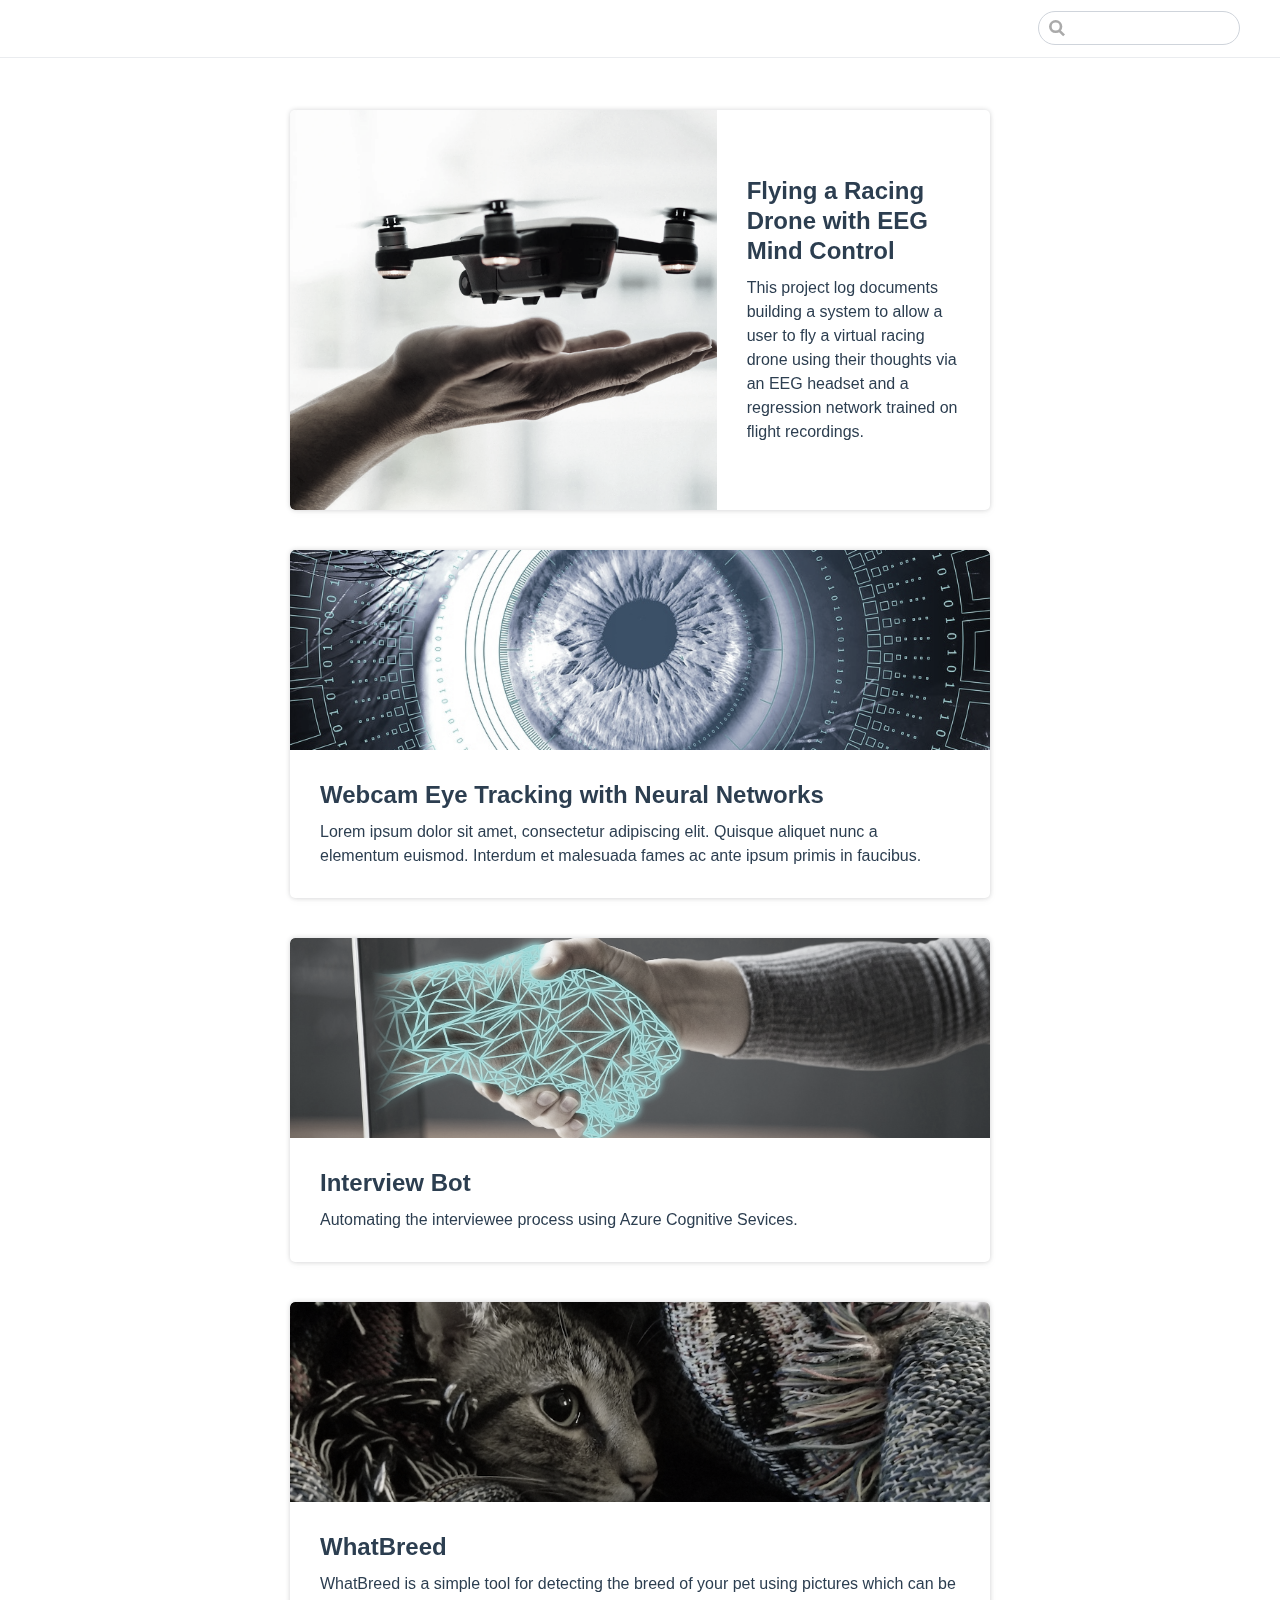
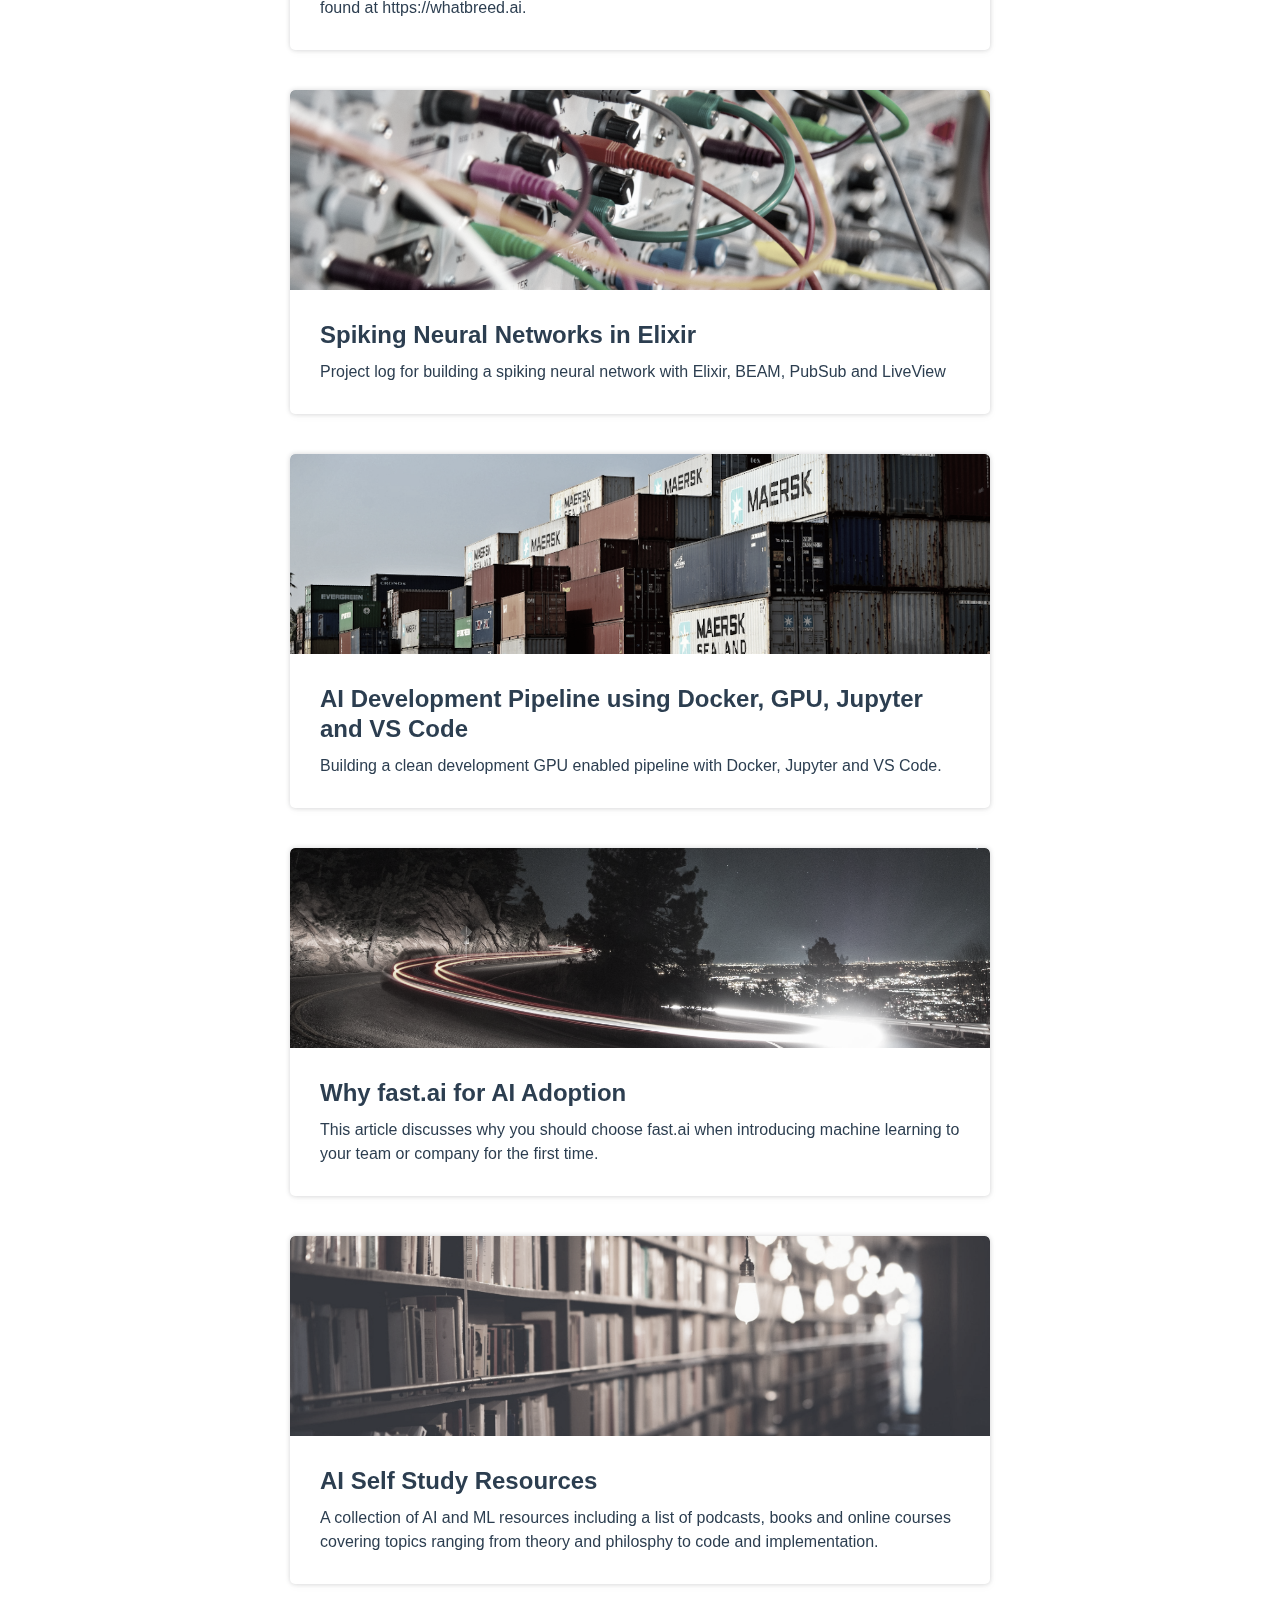
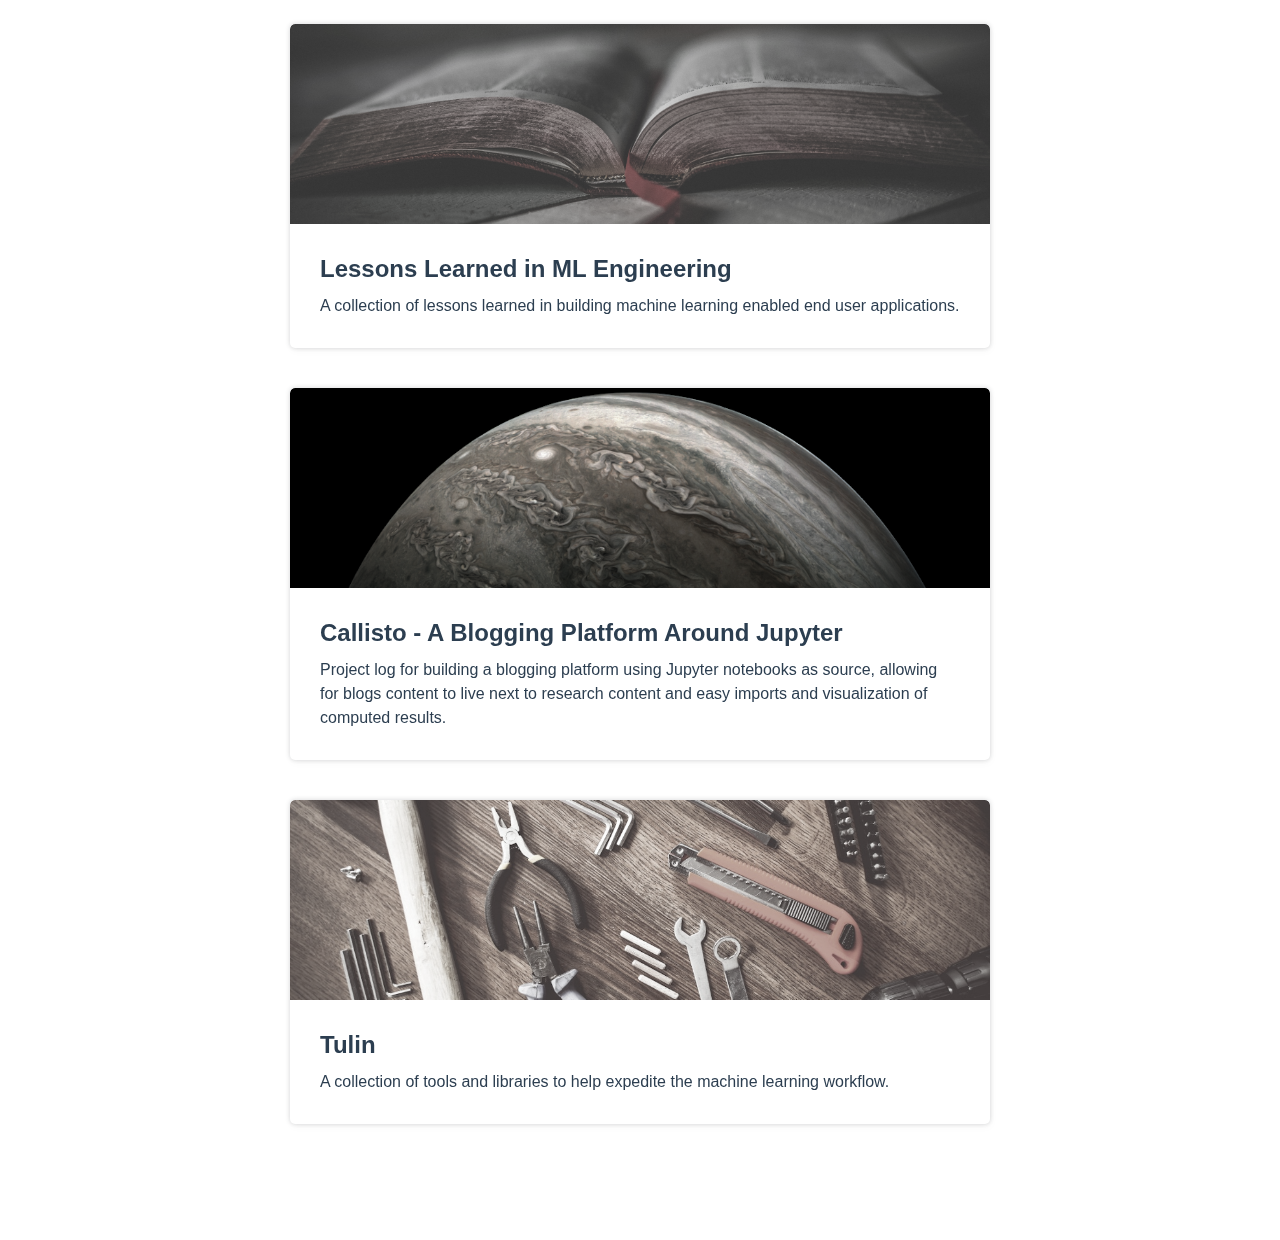
==== index.html @ 0ee60a0e "initial commit" ====
<!DOCTYPE html>
<html lang="en-US">
  <head>
    <meta charset="utf-8">
    <meta name="viewport" content="width=device-width,initial-scale=1">
    <title>VuePress</title>
    <meta name="description" content="">
    <meta name="generator" content="VuePress 1.3.0">
    
    
    <link rel="preload" href="/assets/css/0.styles.e3b97b8d.css" as="style"><link rel="preload" href="/assets/js/app.af06541e.js" as="script"><link rel="preload" href="/assets/js/4.e268ab69.js" as="script"><link rel="preload" href="/assets/js/2.437ece66.js" as="script"><link rel="preload" href="/assets/js/14.4f0c167c.js" as="script"><link rel="preload" href="/assets/js/3.e1113467.js" as="script"><link rel="prefetch" href="/assets/js/10.8e5eabbe.js"><link rel="prefetch" href="/assets/js/11.46511cb0.js"><link rel="prefetch" href="/assets/js/12.e6d2c8c4.js"><link rel="prefetch" href="/assets/js/13.760babdb.js"><link rel="prefetch" href="/assets/js/15.6fce4fc8.js"><link rel="prefetch" href="/assets/js/16.9eb52d74.js"><link rel="prefetch" href="/assets/js/17.a2bb57d9.js"><link rel="prefetch" href="/assets/js/18.1ed267a3.js"><link rel="prefetch" href="/assets/js/19.a94c2d30.js"><link rel="prefetch" href="/assets/js/20.ce045e5b.js"><link rel="prefetch" href="/assets/js/21.72de4be8.js"><link rel="prefetch" href="/assets/js/22.077f4828.js"><link rel="prefetch" href="/assets/js/23.c5dc8a9c.js"><link rel="prefetch" href="/assets/js/5.11756013.js"><link rel="prefetch" href="/assets/js/6.042e606c.js"><link rel="prefetch" href="/assets/js/7.d2df9315.js"><link rel="prefetch" href="/assets/js/8.cb6072d6.js"><link rel="prefetch" href="/assets/js/9.0fc5720e.js">
    <link rel="stylesheet" href="/assets/css/0.styles.e3b97b8d.css">
  </head>
  <body>
    <div id="app" data-server-rendered="true"><div class="theme-container no-sidebar"><header class="navbar"><div class="sidebar-button"><svg xmlns="http://www.w3.org/2000/svg" aria-hidden="true" role="img" viewBox="0 0 448 512" class="icon"><path fill="currentColor" d="M436 124H12c-6.627 0-12-5.373-12-12V80c0-6.627 5.373-12 12-12h424c6.627 0 12 5.373 12 12v32c0 6.627-5.373 12-12 12zm0 160H12c-6.627 0-12-5.373-12-12v-32c0-6.627 5.373-12 12-12h424c6.627 0 12 5.373 12 12v32c0 6.627-5.373 12-12 12zm0 160H12c-6.627 0-12-5.373-12-12v-32c0-6.627 5.373-12 12-12h424c6.627 0 12 5.373 12 12v32c0 6.627-5.373 12-12 12z"></path></svg></div> <a href="/" class="home-link router-link-exact-active router-link-active"></a> <div class="links"><div class="search-box"><input aria-label="Search" autocomplete="off" spellcheck="false" value=""> <!----></div> <!----></div></header> <div class="sidebar-mask"></div> <aside class="sidebar"><!---->  <!----> </aside> <main class="page"> <div class="theme-default-content content__default"><div data-v-17967d18><div data-v-17967d18></div> <section id="stream" data-v-17967d18><a href="/projects/control/" class="tile" data-v-17967d18><div class="image" style="background-image:url(/images/control-cover.png);" data-v-17967d18></div> <div class="synopsis" data-v-17967d18><h1 data-v-17967d18>Flying a Racing Drone with EEG Mind Control</h1> <p data-v-17967d18>This project log documents building a system to allow a user to fly a virtual racing drone using their thoughts via an EEG headset and a regression network trained on flight recordings.</p></div></a> <hr data-v-17967d18><a href="/projects/eyetracking/" class="tile" data-v-17967d18><div class="image" style="background-image:url(/images/eyetracking-cover.jpg);" data-v-17967d18></div> <div class="synopsis" data-v-17967d18><h1 data-v-17967d18>Webcam Eye Tracking with Neural Networks</h1> <p data-v-17967d18>Lorem ipsum dolor sit amet, consectetur adipiscing elit. Quisque aliquet nunc a elementum euismod. Interdum et malesuada fames ac ante ipsum primis in faucibus.</p></div></a> <hr data-v-17967d18><a href="/projects/interview-bot/" class="tile" data-v-17967d18><div class="image" style="background-image:url(/images/interview-bot-cover.png);" data-v-17967d18></div> <div class="synopsis" data-v-17967d18><h1 data-v-17967d18>Interview Bot</h1> <p data-v-17967d18>Automating the interviewee process using Azure Cognitive Sevices.</p></div></a> <hr data-v-17967d18><a href="/projects/whatbreed/" class="tile" data-v-17967d18><div class="image" style="background-image:url(/images/whatbreed-cover.jpg);" data-v-17967d18></div> <div class="synopsis" data-v-17967d18><h1 data-v-17967d18>WhatBreed</h1> <p data-v-17967d18>WhatBreed is a simple tool for detecting the breed of your pet using pictures which can be found at https://whatbreed.ai.</p></div></a> <hr data-v-17967d18><a href="/projects/spiking/" class="tile" data-v-17967d18><div class="image" style="background-image:url(/images/spiking-cover.jpg);" data-v-17967d18></div> <div class="synopsis" data-v-17967d18><h1 data-v-17967d18>Spiking Neural Networks in Elixir</h1> <p data-v-17967d18>Project log for building a spiking neural network with Elixir, BEAM, PubSub and LiveView</p></div></a> <hr data-v-17967d18><a href="/projects/workflow/" class="tile" data-v-17967d18><div class="image" style="background-image:url(/images/workflow-cover.jpg);" data-v-17967d18></div> <div class="synopsis" data-v-17967d18><h1 data-v-17967d18>AI Development Pipeline using Docker, GPU, Jupyter and VS Code</h1> <p data-v-17967d18>Building a clean development GPU enabled pipeline with Docker, Jupyter and VS Code.</p></div></a> <hr data-v-17967d18><a href="/projects/fastai/" class="tile" data-v-17967d18><div class="image" style="background-image:url(/images/fastai-cover.jpg);" data-v-17967d18></div> <div class="synopsis" data-v-17967d18><h1 data-v-17967d18>Why fast.ai for AI Adoption</h1> <p data-v-17967d18>This article discusses why you should choose fast.ai when introducing machine learning to your team or company for the first time.</p></div></a> <hr data-v-17967d18><a href="/projects/resources/" class="tile" data-v-17967d18><div class="image" style="background-image:url(/images/resources-cover.jpg);" data-v-17967d18></div> <div class="synopsis" data-v-17967d18><h1 data-v-17967d18>AI Self Study Resources</h1> <p data-v-17967d18>A collection of AI and ML resources including a list of podcasts, books and online courses covering topics ranging from theory and philosphy to code and implementation.</p></div></a> <hr data-v-17967d18><a href="/projects/lessons/" class="tile" data-v-17967d18><div class="image" style="background-image:url(/images/lessons-cover.jpg);" data-v-17967d18></div> <div class="synopsis" data-v-17967d18><h1 data-v-17967d18>Lessons Learned in ML Engineering</h1> <p data-v-17967d18>A collection of lessons learned in building machine learning enabled end user applications.</p></div></a> <hr data-v-17967d18><a href="/projects/callisto/" class="tile" data-v-17967d18><div class="image" style="background-image:url(/images/callisto-cover.jpg);" data-v-17967d18></div> <div class="synopsis" data-v-17967d18><h1 data-v-17967d18>Callisto - A Blogging Platform Around Jupyter</h1> <p data-v-17967d18>Project log for building a blogging platform using Jupyter notebooks as source, allowing for blogs content to live next to research content and easy imports and visualization of computed results.</p></div></a> <hr data-v-17967d18><a href="/projects/tulin/" class="tile" data-v-17967d18><div class="image" style="background-image:url(/images/tulin-cover.jpg);" data-v-17967d18></div> <div class="synopsis" data-v-17967d18><h1 data-v-17967d18>Tulin</h1> <p data-v-17967d18>A collection of tools and libraries to help expedite the machine learning workflow.</p></div></a> <hr data-v-17967d18></section></div></div> <footer class="page-edit"><!----> <!----></footer> <!----> </main></div><div class="global-ui"></div></div>
    <script src="/assets/js/app.af06541e.js" defer></script><script src="/assets/js/4.e268ab69.js" defer></script><script src="/assets/js/2.437ece66.js" defer></script><script src="/assets/js/14.4f0c167c.js" defer></script><script src="/assets/js/3.e1113467.js" defer></script>
  </body>
</html>
---- assets/css/0.styles.e3b97b8d.css ----
#nprogress{pointer-events:none}#nprogress .bar{background:#3eaf7c;position:fixed;z-index:1031;top:0;left:0;width:100%;height:2px}#nprogress .peg{display:block;position:absolute;right:0;width:100px;height:100%;box-shadow:0 0 10px #3eaf7c,0 0 5px #3eaf7c;opacity:1;transform:rotate(3deg) translateY(-4px)}#nprogress .spinner{display:block;position:fixed;z-index:1031;top:15px;right:15px}#nprogress .spinner-icon{width:18px;height:18px;box-sizing:border-box;border-color:#3eaf7c transparent transparent #3eaf7c;border-style:solid;border-width:2px;border-radius:50%;-webkit-animation:nprogress-spinner .4s linear infinite;animation:nprogress-spinner .4s linear infinite}.nprogress-custom-parent{overflow:hidden;position:relative}.nprogress-custom-parent #nprogress .bar,.nprogress-custom-parent #nprogress .spinner{position:absolute}@-webkit-keyframes nprogress-spinner{0%{transform:rotate(0deg)}to{transform:rotate(1turn)}}@keyframes nprogress-spinner{0%{transform:rotate(0deg)}to{transform:rotate(1turn)}}.icon.outbound{color:#aaa;display:inline-block;vertical-align:middle;position:relative;top:-1px}.home{padding:3.6rem 2rem 0;max-width:960px;margin:0 auto;display:block}.home .hero{text-align:center}.home .hero img{max-width:100%;max-height:280px;display:block;margin:3rem auto 1.5rem}.home .hero h1{font-size:3rem}.home .hero .action,.home .hero .description,.home .hero h1{margin:1.8rem auto}.home .hero .description{max-width:35rem;font-size:1.6rem;line-height:1.3;color:#6a8bad}.home .hero .action-button{display:inline-block;font-size:1.2rem;color:#fff;background-color:#3eaf7c;padding:.8rem 1.6rem;border-radius:4px;transition:background-color .1s ease;box-sizing:border-box;border-bottom:1px solid #389d70}.home .hero .action-button:hover{background-color:#4abf8a}.home .features{border-top:1px solid #eaecef;padding:1.2rem 0;margin-top:2.5rem;display:flex;flex-wrap:wrap;align-items:flex-start;align-content:stretch;justify-content:space-between}.home .feature{flex-grow:1;flex-basis:30%;max-width:30%}.home .feature h2{font-size:1.4rem;font-weight:500;border-bottom:none;padding-bottom:0;color:#3a5169}.home .feature p{color:#4e6e8e}.home .footer{padding:2.5rem;border-top:1px solid #eaecef;text-align:center;color:#4e6e8e}@media (max-width:719px){.home .features{flex-direction:column}.home .feature{max-width:100%;padding:0 2.5rem}}@media (max-width:419px){.home{padding-left:1.5rem;padding-right:1.5rem}.home .hero img{max-height:210px;margin:2rem auto 1.2rem}.home .hero h1{font-size:2rem}.home .hero .action,.home .hero .description,.home .hero h1{margin:1.2rem auto}.home .hero .description{font-size:1.2rem}.home .hero .action-button{font-size:1rem;padding:.6rem 1.2rem}.home .feature h2{font-size:1.25rem}}.search-box{display:inline-block;position:relative;margin-right:1rem}.search-box input{cursor:text;width:10rem;height:2rem;color:#4e6e8e;display:inline-block;border:1px solid #cfd4db;border-radius:2rem;font-size:.9rem;line-height:2rem;padding:0 .5rem 0 2rem;outline:none;transition:all .2s ease;background:#fff url(/assets/img/search.83621669.svg) .6rem .5rem no-repeat;background-size:1rem}.search-box input:focus{cursor:auto;border-color:#3eaf7c}.search-box .suggestions{background:#fff;width:20rem;position:absolute;top:1.5rem;border:1px solid #cfd4db;border-radius:6px;padding:.4rem;list-style-type:none}.search-box .suggestions.align-right{right:0}.search-box .suggestion{line-height:1.4;padding:.4rem .6rem;border-radius:4px;cursor:pointer}.search-box .suggestion a{white-space:normal;color:#5d82a6}.search-box .suggestion a .page-title{font-weight:600}.search-box .suggestion a .header{font-size:.9em;margin-left:.25em}.search-box .suggestion.focused{background-color:#f3f4f5}.search-box .suggestion.focused a{color:#3eaf7c}@media (max-width:959px){.search-box input{cursor:pointer;width:0;border-color:transparent;position:relative}.search-box input:focus{cursor:text;left:0;width:10rem}}@media (-ms-high-contrast:none){.search-box input{height:2rem}}@media (max-width:959px) and (min-width:719px){.search-box .suggestions{left:0}}@media (max-width:719px){.search-box{margin-right:0}.search-box input{left:1rem}.search-box .suggestions{right:0}}@media (max-width:419px){.search-box .suggestions{width:calc(100vw - 4rem)}.search-box input:focus{width:8rem}}.sidebar-button{cursor:pointer;display:none;width:1.25rem;height:1.25rem;position:absolute;padding:.6rem;top:.6rem;left:1rem}.sidebar-button .icon{display:block;width:1.25rem;height:1.25rem}@media (max-width:719px){.sidebar-button{display:block}}.dropdown-enter,.dropdown-leave-to{height:0!important}.dropdown-wrapper{cursor:pointer}.dropdown-wrapper .dropdown-title{display:block;font-size:.9rem;font-family:inherit;cursor:inherit;padding:inherit;line-height:1.4rem;background:transparent;border:none;font-weight:500;color:#2c3e50}.dropdown-wrapper .dropdown-title:hover{border-color:transparent}.dropdown-wrapper .dropdown-title .arrow{vertical-align:middle;margin-top:-1px;margin-left:.4rem}.dropdown-wrapper .nav-dropdown .dropdown-item{color:inherit;line-height:1.7rem}.dropdown-wrapper .nav-dropdown .dropdown-item h4{margin:.45rem 0 0;border-top:1px solid #eee;padding:.45rem 1.5rem 0 1.25rem}.dropdown-wrapper .nav-dropdown .dropdown-item .dropdown-subitem-wrapper{padding:0;list-style:none}.dropdown-wrapper .nav-dropdown .dropdown-item .dropdown-subitem-wrapper .dropdown-subitem{font-size:.9em}.dropdown-wrapper .nav-dropdown .dropdown-item a{display:block;line-height:1.7rem;position:relative;border-bottom:none;font-weight:400;margin-bottom:0;padding:0 1.5rem 0 1.25rem}.dropdown-wrapper .nav-dropdown .dropdown-item a.router-link-active,.dropdown-wrapper .nav-dropdown .dropdown-item a:hover{color:#3eaf7c}.dropdown-wrapper .nav-dropdown .dropdown-item a.router-link-active:after{content:"";width:0;height:0;border-left:5px solid #3eaf7c;border-top:3px solid transparent;border-bottom:3px solid transparent;position:absolute;top:calc(50% - 2px);left:9px}.dropdown-wrapper .nav-dropdown .dropdown-item:first-child h4{margin-top:0;padding-top:0;border-top:0}@media (max-width:719px){.dropdown-wrapper.open .dropdown-title{margin-bottom:.5rem}.dropdown-wrapper .dropdown-title{font-weight:600;font-size:inherit}.dropdown-wrapper .dropdown-title:hover{color:#3eaf7c}.dropdown-wrapper .nav-dropdown{transition:height .1s ease-out;overflow:hidden}.dropdown-wrapper .nav-dropdown .dropdown-item h4{border-top:0;margin-top:0;padding-top:0}.dropdown-wrapper .nav-dropdown .dropdown-item>a,.dropdown-wrapper .nav-dropdown .dropdown-item h4{font-size:15px;line-height:2rem}.dropdown-wrapper .nav-dropdown .dropdown-item .dropdown-subitem{font-size:14px;padding-left:1rem}}@media (min-width:719px){.dropdown-wrapper{height:1.8rem}.dropdown-wrapper.open .nav-dropdown,.dropdown-wrapper:hover .nav-dropdown{display:block!important}.dropdown-wrapper.open:blur{display:none}.dropdown-wrapper .dropdown-title .arrow{border-left:4px solid transparent;border-right:4px solid transparent;border-top:6px solid #ccc;border-bottom:0}.dropdown-wrapper .nav-dropdown{display:none;height:auto!important;box-sizing:border-box;max-height:calc(100vh - 2.7rem);overflow-y:auto;position:absolute;top:100%;right:0;background-color:#fff;padding:.6rem 0;border:1px solid;border-color:#ddd #ddd #ccc;text-align:left;border-radius:.25rem;white-space:nowrap;margin:0}}.nav-links{display:inline-block}.nav-links a{line-height:1.4rem;color:inherit}.nav-links a.router-link-active,.nav-links a:hover{color:#3eaf7c}.nav-links .nav-item{position:relative;display:inline-block;margin-left:1.5rem;line-height:2rem}.nav-links .nav-item:first-child{margin-left:0}.nav-links .repo-link{margin-left:1.5rem}@media (max-width:719px){.nav-links .nav-item,.nav-links .repo-link{margin-left:0}}@media (min-width:719px){.nav-links a.router-link-active,.nav-links a:hover{color:#2c3e50}.nav-item>a:not(.external).router-link-active,.nav-item>a:not(.external):hover{margin-bottom:-2px;border-bottom:2px solid #46bd87}}.navbar{padding:.7rem 1.5rem;line-height:2.2rem}.navbar a,.navbar img,.navbar span{display:inline-block}.navbar .logo{height:2.2rem;min-width:2.2rem;margin-right:.8rem;vertical-align:top}.navbar .site-name{font-size:1.3rem;font-weight:600;color:#2c3e50;position:relative}.navbar .links{padding-left:1.5rem;box-sizing:border-box;background-color:#fff;white-space:nowrap;font-size:.9rem;position:absolute;right:1.5rem;top:.7rem;display:flex}.navbar .links .search-box{flex:0 0 auto;vertical-align:top}@media (max-width:719px){.navbar{padding-left:4rem}.navbar .can-hide{display:none}.navbar .links{padding-left:1.5rem}.navbar .site-name{width:calc(100vw - 9.4rem);overflow:hidden;white-space:nowrap;text-overflow:ellipsis}}.page-edit{max-width:740px;margin:0 auto;padding:2rem 2.5rem}@media (max-width:959px){.page-edit{padding:2rem}}@media (max-width:419px){.page-edit{padding:1.5rem}}.page-edit{padding-top:1rem;padding-bottom:1rem;overflow:auto}.page-edit .edit-link{display:inline-block}.page-edit .edit-link a{color:#4e6e8e;margin-right:.25rem}.page-edit .last-updated{float:right;font-size:.9em}.page-edit .last-updated .prefix{font-weight:500;color:#4e6e8e}.page-edit .last-updated .time{font-weight:400;color:#aaa}@media (max-width:719px){.page-edit .edit-link{margin-bottom:.5rem}.page-edit .last-updated{font-size:.8em;float:none;text-align:left}}.page-nav{max-width:740px;margin:0 auto;padding:2rem 2.5rem}@media (max-width:959px){.page-nav{padding:2rem}}@media (max-width:419px){.page-nav{padding:1.5rem}}.page-nav{padding-top:1rem;padding-bottom:0}.page-nav .inner{min-height:2rem;margin-top:0;border-top:1px solid #eaecef;padding-top:1rem;overflow:auto}.page-nav .next{float:right}.page{padding-bottom:2rem;display:block}.sidebar-group .sidebar-group{padding-left:.5em}.sidebar-group:not(.collapsable) .sidebar-heading:not(.clickable){cursor:auto;color:inherit}.sidebar-group.is-sub-group{padding-left:0}.sidebar-group.is-sub-group>.sidebar-heading{font-size:.95em;line-height:1.4;font-weight:400;padding-left:2rem}.sidebar-group.is-sub-group>.sidebar-heading:not(.clickable){opacity:.5}.sidebar-group.is-sub-group>.sidebar-group-items{padding-left:1rem}.sidebar-group.is-sub-group>.sidebar-group-items>li>.sidebar-link{font-size:.95em;border-left:none}.sidebar-group.depth-2>.sidebar-heading{border-left:none}.sidebar-heading{color:#2c3e50;transition:color .15s ease;cursor:pointer;font-size:1.1em;font-weight:700;padding:.35rem 1.5rem .35rem 1.25rem;width:100%;box-sizing:border-box;margin:0;border-left:.25rem solid transparent}.sidebar-heading.open,.sidebar-heading:hover{color:inherit}.sidebar-heading .arrow{position:relative;top:-.12em;left:.5em}.sidebar-heading.clickable.active{font-weight:600;color:#3eaf7c;border-left-color:#3eaf7c}.sidebar-heading.clickable:hover{color:#3eaf7c}.sidebar-group-items{transition:height .1s ease-out;font-size:.95em;overflow:hidden}.sidebar .sidebar-sub-headers{padding-left:1rem;font-size:.95em}a.sidebar-link{font-size:1em;font-weight:400;display:inline-block;color:#2c3e50;border-left:.25rem solid transparent;padding:.35rem 1rem .35rem 1.25rem;line-height:1.4;width:100%;box-sizing:border-box}a.sidebar-link:hover{color:#3eaf7c}a.sidebar-link.active{font-weight:600;color:#3eaf7c;border-left-color:#3eaf7c}.sidebar-group a.sidebar-link{padding-left:2rem}.sidebar-sub-headers a.sidebar-link{padding-top:.25rem;padding-bottom:.25rem;border-left:none}.sidebar-sub-headers a.sidebar-link.active{font-weight:500}.sidebar ul{padding:0;margin:0;list-style-type:none}.sidebar a{display:inline-block}.sidebar .nav-links{display:none;border-bottom:1px solid #eaecef;padding:.5rem 0 .75rem}.sidebar .nav-links a{font-weight:600}.sidebar .nav-links .nav-item,.sidebar .nav-links .repo-link{display:block;line-height:1.25rem;font-size:1.1em;padding:.5rem 0 .5rem 1.5rem}.sidebar>.sidebar-links{padding:1.5rem 0}.sidebar>.sidebar-links>li>a.sidebar-link{font-size:1.1em;line-height:1.7;font-weight:700}.sidebar>.sidebar-links>li:not(:first-child){margin-top:.75rem}@media (max-width:719px){.sidebar .nav-links{display:block}.sidebar .nav-links .dropdown-wrapper .nav-dropdown .dropdown-item a.router-link-active:after{top:calc(1rem - 2px)}.sidebar>.sidebar-links{padding:1rem 0}}code[class*=language-],pre[class*=language-]{color:#ccc;background:none;font-family:Consolas,Monaco,Andale Mono,Ubuntu Mono,monospace;font-size:1em;text-align:left;white-space:pre;word-spacing:normal;word-break:normal;word-wrap:normal;line-height:1.5;-moz-tab-size:4;-o-tab-size:4;tab-size:4;-webkit-hyphens:none;-ms-hyphens:none;hyphens:none}pre[class*=language-]{padding:1em;margin:.5em 0;overflow:auto}:not(pre)>code[class*=language-],pre[class*=language-]{background:#2d2d2d}:not(pre)>code[class*=language-]{padding:.1em;border-radius:.3em;white-space:normal}.token.block-comment,.token.cdata,.token.comment,.token.doctype,.token.prolog{color:#999}.token.punctuation{color:#ccc}.token.attr-name,.token.deleted,.token.namespace,.token.tag{color:#e2777a}.token.function-name{color:#6196cc}.token.boolean,.token.function,.token.number{color:#f08d49}.token.class-name,.token.constant,.token.property,.token.symbol{color:#f8c555}.token.atrule,.token.builtin,.token.important,.token.keyword,.token.selector{color:#cc99cd}.token.attr-value,.token.char,.token.regex,.token.string,.token.variable{color:#7ec699}.token.entity,.token.operator,.token.url{color:#67cdcc}.token.bold,.token.important{font-weight:700}.token.italic{font-style:italic}.token.entity{cursor:help}.token.inserted{color:green}.theme-default-content code{color:#476582;padding:.25rem .5rem;margin:0;font-size:.85em;background-color:rgba(27,31,35,.05);border-radius:3px}.theme-default-content code .token.deleted{color:#ec5975}.theme-default-content code .token.inserted{color:#3eaf7c}.theme-default-content pre,.theme-default-content pre[class*=language-]{line-height:1.4;padding:1.25rem 1.5rem;margin:.85rem 0;background-color:#282c34;border-radius:6px;overflow:auto}.theme-default-content pre[class*=language-] code,.theme-default-content pre code{color:#fff;padding:0;background-color:transparent;border-radius:0}div[class*=language-]{position:relative;background-color:#282c34;border-radius:6px}div[class*=language-] .highlight-lines{-webkit-user-select:none;-ms-user-select:none;user-select:none;padding-top:1.3rem;position:absolute;top:0;left:0;width:100%;line-height:1.4}div[class*=language-] .highlight-lines .highlighted{background-color:rgba(0,0,0,.66)}div[class*=language-] pre,div[class*=language-] pre[class*=language-]{background:transparent;position:relative;z-index:1}div[class*=language-]:before{position:absolute;z-index:3;top:.8em;right:1em;font-size:.75rem;color:hsla(0,0%,100%,.4)}div[class*=language-]:not(.line-numbers-mode) .line-numbers-wrapper{display:none}div[class*=language-].line-numbers-mode .highlight-lines .highlighted{position:relative}div[class*=language-].line-numbers-mode .highlight-lines .highlighted:before{content:" ";position:absolute;z-index:3;left:0;top:0;display:block;width:3.5rem;height:100%;background-color:rgba(0,0,0,.66)}div[class*=language-].line-numbers-mode pre{padding-left:4.5rem;vertical-align:middle}div[class*=language-].line-numbers-mode .line-numbers-wrapper{position:absolute;top:0;width:3.5rem;text-align:center;color:hsla(0,0%,100%,.3);padding:1.25rem 0;line-height:1.4}div[class*=language-].line-numbers-mode .line-numbers-wrapper br{-webkit-user-select:none;-ms-user-select:none;user-select:none}div[class*=language-].line-numbers-mode .line-numbers-wrapper .line-number{position:relative;z-index:4;-webkit-user-select:none;-ms-user-select:none;user-select:none;font-size:.85em}div[class*=language-].line-numbers-mode:after{content:"";position:absolute;z-index:2;top:0;left:0;width:3.5rem;height:100%;border-radius:6px 0 0 6px;border-right:1px solid rgba(0,0,0,.66);background-color:#282c34}div[class~=language-js]:before{content:"js"}div[class~=language-ts]:before{content:"ts"}div[class~=language-html]:before{content:"html"}div[class~=language-md]:before{content:"md"}div[class~=language-vue]:before{content:"vue"}div[class~=language-css]:before{content:"css"}div[class~=language-sass]:before{content:"sass"}div[class~=language-scss]:before{content:"scss"}div[class~=language-less]:before{content:"less"}div[class~=language-stylus]:before{content:"stylus"}div[class~=language-go]:before{content:"go"}div[class~=language-java]:before{content:"java"}div[class~=language-c]:before{content:"c"}div[class~=language-sh]:before{content:"sh"}div[class~=language-yaml]:before{content:"yaml"}div[class~=language-py]:before{content:"py"}div[class~=language-docker]:before{content:"docker"}div[class~=language-dockerfile]:before{content:"dockerfile"}div[class~=language-makefile]:before{content:"makefile"}div[class~=language-javascript]:before{content:"js"}div[class~=language-typescript]:before{content:"ts"}div[class~=language-markup]:before{content:"html"}div[class~=language-markdown]:before{content:"md"}div[class~=language-json]:before{content:"json"}div[class~=language-ruby]:before{content:"rb"}div[class~=language-python]:before{content:"py"}div[class~=language-bash]:before{content:"sh"}div[class~=language-php]:before{content:"php"}.custom-block .custom-block-title{font-weight:600;margin-bottom:-.4rem}.custom-block.danger,.custom-block.tip,.custom-block.warning{padding:.1rem 1.5rem;border-left-width:.5rem;border-left-style:solid;margin:1rem 0}.custom-block.tip{background-color:#f3f5f7;border-color:#42b983}.custom-block.warning{background-color:rgba(255,229,100,.3);border-color:#e7c000;color:#6b5900}.custom-block.warning .custom-block-title{color:#b29400}.custom-block.warning a{color:#2c3e50}.custom-block.danger{background-color:#ffe6e6;border-color:#c00;color:#4d0000}.custom-block.danger .custom-block-title{color:#900}.custom-block.danger a{color:#2c3e50}.custom-block.details{display:block;position:relative;border-radius:2px;margin:1.6em 0;padding:1.6em;background-color:#eee}.custom-block.details h4{margin-top:0}.custom-block.details figure:last-child,.custom-block.details p:last-child{margin-bottom:0;padding-bottom:0}.custom-block.details summary{outline:none;cursor:pointer}.arrow{display:inline-block;width:0;height:0}.arrow.up{border-bottom:6px solid #ccc}.arrow.down,.arrow.up{border-left:4px solid transparent;border-right:4px solid transparent}.arrow.down{border-top:6px solid #ccc}.arrow.right{border-left:6px solid #ccc}.arrow.left,.arrow.right{border-top:4px solid transparent;border-bottom:4px solid transparent}.arrow.left{border-right:6px solid #ccc}.theme-default-content:not(.custom){max-width:740px;margin:0 auto;padding:2rem 2.5rem}@media (max-width:959px){.theme-default-content:not(.custom){padding:2rem}}@media (max-width:419px){.theme-default-content:not(.custom){padding:1.5rem}}.table-of-contents .badge{vertical-align:middle}body,html{padding:0;margin:0;background-color:#fff}body{font-family:-apple-system,BlinkMacSystemFont,Segoe UI,Roboto,Oxygen,Ubuntu,Cantarell,Fira Sans,Droid Sans,Helvetica Neue,sans-serif;-webkit-font-smoothing:antialiased;-moz-osx-font-smoothing:grayscale;font-size:16px;color:#2c3e50}.page{padding-left:20rem}.navbar{z-index:20;right:0;height:3.6rem;background-color:#fff;box-sizing:border-box;border-bottom:1px solid #eaecef}.navbar,.sidebar-mask{position:fixed;top:0;left:0}.sidebar-mask{z-index:9;width:100vw;height:100vh;display:none}.sidebar{font-size:16px;background-color:#fff;width:20rem;position:fixed;z-index:10;margin:0;top:3.6rem;left:0;bottom:0;box-sizing:border-box;border-right:1px solid #eaecef;overflow-y:auto}.theme-default-content:not(.custom)>:first-child{margin-top:3.6rem}.theme-default-content:not(.custom) a:hover{text-decoration:underline}.theme-default-content:not(.custom) p.demo{padding:1rem 1.5rem;border:1px solid #ddd;border-radius:4px}.theme-default-content:not(.custom) img{max-width:100%}.theme-default-content.custom{padding:0;margin:0}.theme-default-content.custom img{max-width:100%}a{font-weight:500;text-decoration:none}a,p a code{color:#3eaf7c}p a code{font-weight:400}kbd{background:#eee;border:.15rem solid #ddd;border-bottom:.25rem solid #ddd;border-radius:.15rem;padding:0 .15em}blockquote{font-size:1rem;color:#999;border-left:.2rem solid #dfe2e5;margin:1rem 0;padding:.25rem 0 .25rem 1rem}blockquote>p{margin:0}ol,ul{padding-left:1.2em}strong{font-weight:600}h1,h2,h3,h4,h5,h6{font-weight:600;line-height:1.25}.theme-default-content:not(.custom)>h1,.theme-default-content:not(.custom)>h2,.theme-default-content:not(.custom)>h3,.theme-default-content:not(.custom)>h4,.theme-default-content:not(.custom)>h5,.theme-default-content:not(.custom)>h6{margin-top:-3.1rem;padding-top:4.6rem;margin-bottom:0}.theme-default-content:not(.custom)>h1:first-child,.theme-default-content:not(.custom)>h2:first-child,.theme-default-content:not(.custom)>h3:first-child,.theme-default-content:not(.custom)>h4:first-child,.theme-default-content:not(.custom)>h5:first-child,.theme-default-content:not(.custom)>h6:first-child{margin-top:-1.5rem;margin-bottom:1rem}.theme-default-content:not(.custom)>h1:first-child+.custom-block,.theme-default-content:not(.custom)>h1:first-child+p,.theme-default-content:not(.custom)>h1:first-child+pre,.theme-default-content:not(.custom)>h2:first-child+.custom-block,.theme-default-content:not(.custom)>h2:first-child+p,.theme-default-content:not(.custom)>h2:first-child+pre,.theme-default-content:not(.custom)>h3:first-child+.custom-block,.theme-default-content:not(.custom)>h3:first-child+p,.theme-default-content:not(.custom)>h3:first-child+pre,.theme-default-content:not(.custom)>h4:first-child+.custom-block,.theme-default-content:not(.custom)>h4:first-child+p,.theme-default-content:not(.custom)>h4:first-child+pre,.theme-default-content:not(.custom)>h5:first-child+.custom-block,.theme-default-content:not(.custom)>h5:first-child+p,.theme-default-content:not(.custom)>h5:first-child+pre,.theme-default-content:not(.custom)>h6:first-child+.custom-block,.theme-default-content:not(.custom)>h6:first-child+p,.theme-default-content:not(.custom)>h6:first-child+pre{margin-top:2rem}h1:hover .header-anchor,h2:hover .header-anchor,h3:hover .header-anchor,h4:hover .header-anchor,h5:hover .header-anchor,h6:hover .header-anchor{opacity:1}h1{font-size:2.2rem}h2{font-size:1.65rem;padding-bottom:.3rem;border-bottom:1px solid #eaecef}h3{font-size:1.35rem}a.header-anchor{font-size:.85em;float:left;margin-left:-.87em;padding-right:.23em;margin-top:.125em;opacity:0}a.header-anchor:hover{text-decoration:none}.line-number,code,kbd{font-family:source-code-pro,Menlo,Monaco,Consolas,Courier New,monospace}ol,p,ul{line-height:1.7}hr{border:0;border-top:1px solid #eaecef}table{border-collapse:collapse;margin:1rem 0;display:block;overflow-x:auto}tr{border-top:1px solid #dfe2e5}tr:nth-child(2n){background-color:#f6f8fa}td,th{border:1px solid #dfe2e5;padding:.6em 1em}.theme-container.sidebar-open .sidebar-mask{display:block}.theme-container.no-navbar .theme-default-content:not(.custom)>h1,.theme-container.no-navbar h2,.theme-container.no-navbar h3,.theme-container.no-navbar h4,.theme-container.no-navbar h5,.theme-container.no-navbar h6{margin-top:1.5rem;padding-top:0}.theme-container.no-navbar .sidebar{top:0}@media (min-width:720px){.theme-container.no-sidebar .sidebar{display:none}.theme-container.no-sidebar .page{padding-left:0}}@media (max-width:959px){.sidebar{font-size:15px;width:16.4rem}.page{padding-left:16.4rem}}@media (max-width:719px){.sidebar{top:0;padding-top:3.6rem;transform:translateX(-100%);transition:transform .2s ease}.page{padding-left:0}.theme-container.sidebar-open .sidebar{transform:translateX(0)}.theme-container.no-navbar .sidebar{padding-top:0}}@media (max-width:419px){h1{font-size:1.9rem}.theme-default-content div[class*=language-]{margin:.85rem -1.5rem;border-radius:0}}.hero[data-v-7772bab1]{margin-bottom:20px}p[data-v-7772bab1]{margin:0;color:grey;font-size:14px;text-align:right;line-height:1.3}.image[data-v-7772bab1]{background-size:cover;background-position:50%;height:400px;border-radius:5px;-webkit-animation:fadein 1s;animation:fadein 1s;margin-bottom:5px}@media (max-width:790px){.hero[data-v-7772bab1]{margin-bottom:0}.image[data-v-7772bab1]{height:200px}}#stream[data-v-17967d18]{display:flex;flex-direction:row;flex-wrap:wrap;justify-content:center;margin-top:50px;width:100%}hr[data-v-17967d18]{visibility:collapse}.tile[data-v-17967d18]{display:flex;flex-direction:column;flex-wrap:wrap;border-radius:5px;flex:1 1 45%;margin:20px;overflow:hidden;min-height:300px;background:#fff 50%;background-size:auto;background-size:cover;border-radius:7px;box-shadow:0 0 5px rgba(39,44,49,.2),1px 3px 8px rgba(39,44,49,.03);transition:all .5s ease;border-radius:5px 5px 5px 5px;color:inherit;text-decoration:none!important;outline:none;transform:translateZ(0) scale(1);-webkit-filter:blur(0);filter:blur(0);transition:transform .25s}.tile[data-v-17967d18]:hover{transform:translateZ(0) scale(1.02);text-decoration:none}.tile:hover .image[data-v-17967d18]{-webkit-filter:none;filter:none}.image[data-v-17967d18]{background-size:cover;background-position:50%;min-height:200px;min-width:250px;border-radius:5px 5px 0 0;-webkit-animation:fadein 1s;animation:fadein 1s;-webkit-filter:grayscale(75%);filter:grayscale(75%);transition:-webkit-filter .25s ease-in-out;transition:filter .25s ease-in-out;transition:filter .25s ease-in-out,-webkit-filter .25s ease-in-out}.synopsis[data-v-17967d18]{margin:30px;flex:1 1 auto;text-decoration:none}h1[data-v-17967d18]{margin:0 0 10px;font-size:18pt;text-align:left}p[data-v-17967d18]{margin:0;font-weight:400;line-height:1.5}@media (min-width:1000px){.tile[data-v-17967d18]:first-of-type{flex-direction:row;flex:1 1 100%;align-items:center}.tile:first-of-type .image[data-v-17967d18]{min-height:400px;border-radius:5px 0 0 5px;flex:2}.tile:first-of-type .synopsis[data-v-17967d18]{flex:1}.tile[data-v-17967d18]:nth-of-type(2),.tile[data-v-17967d18]:nth-of-type(3){flex:1 1 45%}}@media (max-width:862px){#stream[data-v-17967d18]{flex-direction:column}.tile[data-v-17967d18]{flex-direction:row;flex:1 1 100%!important;align-items:center;height:auto;overflow:hidden;min-height:200px}.image[data-v-17967d18]{height:100%;border-radius:3px 0 0 3px;flex:1}.synopsis[data-v-17967d18]{flex:4}}@media (max-width:700px){.tile[data-v-17967d18]{box-shadow:none;margin-left:0;margin-right:0;flex-direction:column}.synopsis[data-v-17967d18]{margin:5px 0 0}.image[data-v-17967d18]{max-height:200px;width:100%;border-radius:3px}h1[data-v-17967d18]{font-size:19px;margin:5px 0}p[data-v-17967d18]{font-size:16px;line-height:25.6px}hr[data-v-17967d18]{visibility:visible;width:100%}#stream[data-v-17967d18]{flex-direction:column}}.badge[data-v-385f24c3]{display:inline-block;font-size:14px;height:18px;line-height:18px;border-radius:3px;padding:0 6px;color:#fff}.badge.green[data-v-385f24c3],.badge.tip[data-v-385f24c3],.badge[data-v-385f24c3]{background-color:#42b983}.badge.error[data-v-385f24c3]{background-color:#da5961}.badge.warn[data-v-385f24c3],.badge.warning[data-v-385f24c3],.badge.yellow[data-v-385f24c3]{background-color:#e7c000}.badge+.badge[data-v-385f24c3]{margin-left:5px}
---- assets/css/0.styles.e3b97b8d.css ----
#nprogress{pointer-events:none}#nprogress .bar{background:#3eaf7c;position:fixed;z-index:1031;top:0;left:0;width:100%;height:2px}#nprogress .peg{display:block;position:absolute;right:0;width:100px;height:100%;box-shadow:0 0 10px #3eaf7c,0 0 5px #3eaf7c;opacity:1;transform:rotate(3deg) translateY(-4px)}#nprogress .spinner{display:block;position:fixed;z-index:1031;top:15px;right:15px}#nprogress .spinner-icon{width:18px;height:18px;box-sizing:border-box;border-color:#3eaf7c transparent transparent #3eaf7c;border-style:solid;border-width:2px;border-radius:50%;-webkit-animation:nprogress-spinner .4s linear infinite;animation:nprogress-spinner .4s linear infinite}.nprogress-custom-parent{overflow:hidden;position:relative}.nprogress-custom-parent #nprogress .bar,.nprogress-custom-parent #nprogress .spinner{position:absolute}@-webkit-keyframes nprogress-spinner{0%{transform:rotate(0deg)}to{transform:rotate(1turn)}}@keyframes nprogress-spinner{0%{transform:rotate(0deg)}to{transform:rotate(1turn)}}.icon.outbound{color:#aaa;display:inline-block;vertical-align:middle;position:relative;top:-1px}.home{padding:3.6rem 2rem 0;max-width:960px;margin:0 auto;display:block}.home .hero{text-align:center}.home .hero img{max-width:100%;max-height:280px;display:block;margin:3rem auto 1.5rem}.home .hero h1{font-size:3rem}.home .hero .action,.home .hero .description,.home .hero h1{margin:1.8rem auto}.home .hero .description{max-width:35rem;font-size:1.6rem;line-height:1.3;color:#6a8bad}.home .hero .action-button{display:inline-block;font-size:1.2rem;color:#fff;background-color:#3eaf7c;padding:.8rem 1.6rem;border-radius:4px;transition:background-color .1s ease;box-sizing:border-box;border-bottom:1px solid #389d70}.home .hero .action-button:hover{background-color:#4abf8a}.home .features{border-top:1px solid #eaecef;padding:1.2rem 0;margin-top:2.5rem;display:flex;flex-wrap:wrap;align-items:flex-start;align-content:stretch;justify-content:space-between}.home .feature{flex-grow:1;flex-basis:30%;max-width:30%}.home .feature h2{font-size:1.4rem;font-weight:500;border-bottom:none;padding-bottom:0;color:#3a5169}.home .feature p{color:#4e6e8e}.home .footer{padding:2.5rem;border-top:1px solid #eaecef;text-align:center;color:#4e6e8e}@media (max-width:719px){.home .features{flex-direction:column}.home .feature{max-width:100%;padding:0 2.5rem}}@media (max-width:419px){.home{padding-left:1.5rem;padding-right:1.5rem}.home .hero img{max-height:210px;margin:2rem auto 1.2rem}.home .hero h1{font-size:2rem}.home .hero .action,.home .hero .description,.home .hero h1{margin:1.2rem auto}.home .hero .description{font-size:1.2rem}.home .hero .action-button{font-size:1rem;padding:.6rem 1.2rem}.home .feature h2{font-size:1.25rem}}.search-box{display:inline-block;position:relative;margin-right:1rem}.search-box input{cursor:text;width:10rem;height:2rem;color:#4e6e8e;display:inline-block;border:1px solid #cfd4db;border-radius:2rem;font-size:.9rem;line-height:2rem;padding:0 .5rem 0 2rem;outline:none;transition:all .2s ease;background:#fff url(/assets/img/search.83621669.svg) .6rem .5rem no-repeat;background-size:1rem}.search-box input:focus{cursor:auto;border-color:#3eaf7c}.search-box .suggestions{background:#fff;width:20rem;position:absolute;top:1.5rem;border:1px solid #cfd4db;border-radius:6px;padding:.4rem;list-style-type:none}.search-box .suggestions.align-right{right:0}.search-box .suggestion{line-height:1.4;padding:.4rem .6rem;border-radius:4px;cursor:pointer}.search-box .suggestion a{white-space:normal;color:#5d82a6}.search-box .suggestion a .page-title{font-weight:600}.search-box .suggestion a .header{font-size:.9em;margin-left:.25em}.search-box .suggestion.focused{background-color:#f3f4f5}.search-box .suggestion.focused a{color:#3eaf7c}@media (max-width:959px){.search-box input{cursor:pointer;width:0;border-color:transparent;position:relative}.search-box input:focus{cursor:text;left:0;width:10rem}}@media (-ms-high-contrast:none){.search-box input{height:2rem}}@media (max-width:959px) and (min-width:719px){.search-box .suggestions{left:0}}@media (max-width:719px){.search-box{margin-right:0}.search-box input{left:1rem}.search-box .suggestions{right:0}}@media (max-width:419px){.search-box .suggestions{width:calc(100vw - 4rem)}.search-box input:focus{width:8rem}}.sidebar-button{cursor:pointer;display:none;width:1.25rem;height:1.25rem;position:absolute;padding:.6rem;top:.6rem;left:1rem}.sidebar-button .icon{display:block;width:1.25rem;height:1.25rem}@media (max-width:719px){.sidebar-button{display:block}}.dropdown-enter,.dropdown-leave-to{height:0!important}.dropdown-wrapper{cursor:pointer}.dropdown-wrapper .dropdown-title{display:block;font-size:.9rem;font-family:inherit;cursor:inherit;padding:inherit;line-height:1.4rem;background:transparent;border:none;font-weight:500;color:#2c3e50}.dropdown-wrapper .dropdown-title:hover{border-color:transparent}.dropdown-wrapper .dropdown-title .arrow{vertical-align:middle;margin-top:-1px;margin-left:.4rem}.dropdown-wrapper .nav-dropdown .dropdown-item{color:inherit;line-height:1.7rem}.dropdown-wrapper .nav-dropdown .dropdown-item h4{margin:.45rem 0 0;border-top:1px solid #eee;padding:.45rem 1.5rem 0 1.25rem}.dropdown-wrapper .nav-dropdown .dropdown-item .dropdown-subitem-wrapper{padding:0;list-style:none}.dropdown-wrapper .nav-dropdown .dropdown-item .dropdown-subitem-wrapper .dropdown-subitem{font-size:.9em}.dropdown-wrapper .nav-dropdown .dropdown-item a{display:block;line-height:1.7rem;position:relative;border-bottom:none;font-weight:400;margin-bottom:0;padding:0 1.5rem 0 1.25rem}.dropdown-wrapper .nav-dropdown .dropdown-item a.router-link-active,.dropdown-wrapper .nav-dropdown .dropdown-item a:hover{color:#3eaf7c}.dropdown-wrapper .nav-dropdown .dropdown-item a.router-link-active:after{content:"";width:0;height:0;border-left:5px solid #3eaf7c;border-top:3px solid transparent;border-bottom:3px solid transparent;position:absolute;top:calc(50% - 2px);left:9px}.dropdown-wrapper .nav-dropdown .dropdown-item:first-child h4{margin-top:0;padding-top:0;border-top:0}@media (max-width:719px){.dropdown-wrapper.open .dropdown-title{margin-bottom:.5rem}.dropdown-wrapper .dropdown-title{font-weight:600;font-size:inherit}.dropdown-wrapper .dropdown-title:hover{color:#3eaf7c}.dropdown-wrapper .nav-dropdown{transition:height .1s ease-out;overflow:hidden}.dropdown-wrapper .nav-dropdown .dropdown-item h4{border-top:0;margin-top:0;padding-top:0}.dropdown-wrapper .nav-dropdown .dropdown-item>a,.dropdown-wrapper .nav-dropdown .dropdown-item h4{font-size:15px;line-height:2rem}.dropdown-wrapper .nav-dropdown .dropdown-item .dropdown-subitem{font-size:14px;padding-left:1rem}}@media (min-width:719px){.dropdown-wrapper{height:1.8rem}.dropdown-wrapper.open .nav-dropdown,.dropdown-wrapper:hover .nav-dropdown{display:block!important}.dropdown-wrapper.open:blur{display:none}.dropdown-wrapper .dropdown-title .arrow{border-left:4px solid transparent;border-right:4px solid transparent;border-top:6px solid #ccc;border-bottom:0}.dropdown-wrapper .nav-dropdown{display:none;height:auto!important;box-sizing:border-box;max-height:calc(100vh - 2.7rem);overflow-y:auto;position:absolute;top:100%;right:0;background-color:#fff;padding:.6rem 0;border:1px solid;border-color:#ddd #ddd #ccc;text-align:left;border-radius:.25rem;white-space:nowrap;margin:0}}.nav-links{display:inline-block}.nav-links a{line-height:1.4rem;color:inherit}.nav-links a.router-link-active,.nav-links a:hover{color:#3eaf7c}.nav-links .nav-item{position:relative;display:inline-block;margin-left:1.5rem;line-height:2rem}.nav-links .nav-item:first-child{margin-left:0}.nav-links .repo-link{margin-left:1.5rem}@media (max-width:719px){.nav-links .nav-item,.nav-links .repo-link{margin-left:0}}@media (min-width:719px){.nav-links a.router-link-active,.nav-links a:hover{color:#2c3e50}.nav-item>a:not(.external).router-link-active,.nav-item>a:not(.external):hover{margin-bottom:-2px;border-bottom:2px solid #46bd87}}.navbar{padding:.7rem 1.5rem;line-height:2.2rem}.navbar a,.navbar img,.navbar span{display:inline-block}.navbar .logo{height:2.2rem;min-width:2.2rem;margin-right:.8rem;vertical-align:top}.navbar .site-name{font-size:1.3rem;font-weight:600;color:#2c3e50;position:relative}.navbar .links{padding-left:1.5rem;box-sizing:border-box;background-color:#fff;white-space:nowrap;font-size:.9rem;position:absolute;right:1.5rem;top:.7rem;display:flex}.navbar .links .search-box{flex:0 0 auto;vertical-align:top}@media (max-width:719px){.navbar{padding-left:4rem}.navbar .can-hide{display:none}.navbar .links{padding-left:1.5rem}.navbar .site-name{width:calc(100vw - 9.4rem);overflow:hidden;white-space:nowrap;text-overflow:ellipsis}}.page-edit{max-width:740px;margin:0 auto;padding:2rem 2.5rem}@media (max-width:959px){.page-edit{padding:2rem}}@media (max-width:419px){.page-edit{padding:1.5rem}}.page-edit{padding-top:1rem;padding-bottom:1rem;overflow:auto}.page-edit .edit-link{display:inline-block}.page-edit .edit-link a{color:#4e6e8e;margin-right:.25rem}.page-edit .last-updated{float:right;font-size:.9em}.page-edit .last-updated .prefix{font-weight:500;color:#4e6e8e}.page-edit .last-updated .time{font-weight:400;color:#aaa}@media (max-width:719px){.page-edit .edit-link{margin-bottom:.5rem}.page-edit .last-updated{font-size:.8em;float:none;text-align:left}}.page-nav{max-width:740px;margin:0 auto;padding:2rem 2.5rem}@media (max-width:959px){.page-nav{padding:2rem}}@media (max-width:419px){.page-nav{padding:1.5rem}}.page-nav{padding-top:1rem;padding-bottom:0}.page-nav .inner{min-height:2rem;margin-top:0;border-top:1px solid #eaecef;padding-top:1rem;overflow:auto}.page-nav .next{float:right}.page{padding-bottom:2rem;display:block}.sidebar-group .sidebar-group{padding-left:.5em}.sidebar-group:not(.collapsable) .sidebar-heading:not(.clickable){cursor:auto;color:inherit}.sidebar-group.is-sub-group{padding-left:0}.sidebar-group.is-sub-group>.sidebar-heading{font-size:.95em;line-height:1.4;font-weight:400;padding-left:2rem}.sidebar-group.is-sub-group>.sidebar-heading:not(.clickable){opacity:.5}.sidebar-group.is-sub-group>.sidebar-group-items{padding-left:1rem}.sidebar-group.is-sub-group>.sidebar-group-items>li>.sidebar-link{font-size:.95em;border-left:none}.sidebar-group.depth-2>.sidebar-heading{border-left:none}.sidebar-heading{color:#2c3e50;transition:color .15s ease;cursor:pointer;font-size:1.1em;font-weight:700;padding:.35rem 1.5rem .35rem 1.25rem;width:100%;box-sizing:border-box;margin:0;border-left:.25rem solid transparent}.sidebar-heading.open,.sidebar-heading:hover{color:inherit}.sidebar-heading .arrow{position:relative;top:-.12em;left:.5em}.sidebar-heading.clickable.active{font-weight:600;color:#3eaf7c;border-left-color:#3eaf7c}.sidebar-heading.clickable:hover{color:#3eaf7c}.sidebar-group-items{transition:height .1s ease-out;font-size:.95em;overflow:hidden}.sidebar .sidebar-sub-headers{padding-left:1rem;font-size:.95em}a.sidebar-link{font-size:1em;font-weight:400;display:inline-block;color:#2c3e50;border-left:.25rem solid transparent;padding:.35rem 1rem .35rem 1.25rem;line-height:1.4;width:100%;box-sizing:border-box}a.sidebar-link:hover{color:#3eaf7c}a.sidebar-link.active{font-weight:600;color:#3eaf7c;border-left-color:#3eaf7c}.sidebar-group a.sidebar-link{padding-left:2rem}.sidebar-sub-headers a.sidebar-link{padding-top:.25rem;padding-bottom:.25rem;border-left:none}.sidebar-sub-headers a.sidebar-link.active{font-weight:500}.sidebar ul{padding:0;margin:0;list-style-type:none}.sidebar a{display:inline-block}.sidebar .nav-links{display:none;border-bottom:1px solid #eaecef;padding:.5rem 0 .75rem}.sidebar .nav-links a{font-weight:600}.sidebar .nav-links .nav-item,.sidebar .nav-links .repo-link{display:block;line-height:1.25rem;font-size:1.1em;padding:.5rem 0 .5rem 1.5rem}.sidebar>.sidebar-links{padding:1.5rem 0}.sidebar>.sidebar-links>li>a.sidebar-link{font-size:1.1em;line-height:1.7;font-weight:700}.sidebar>.sidebar-links>li:not(:first-child){margin-top:.75rem}@media (max-width:719px){.sidebar .nav-links{display:block}.sidebar .nav-links .dropdown-wrapper .nav-dropdown .dropdown-item a.router-link-active:after{top:calc(1rem - 2px)}.sidebar>.sidebar-links{padding:1rem 0}}code[class*=language-],pre[class*=language-]{color:#ccc;background:none;font-family:Consolas,Monaco,Andale Mono,Ubuntu Mono,monospace;font-size:1em;text-align:left;white-space:pre;word-spacing:normal;word-break:normal;word-wrap:normal;line-height:1.5;-moz-tab-size:4;-o-tab-size:4;tab-size:4;-webkit-hyphens:none;-ms-hyphens:none;hyphens:none}pre[class*=language-]{padding:1em;margin:.5em 0;overflow:auto}:not(pre)>code[class*=language-],pre[class*=language-]{background:#2d2d2d}:not(pre)>code[class*=language-]{padding:.1em;border-radius:.3em;white-space:normal}.token.block-comment,.token.cdata,.token.comment,.token.doctype,.token.prolog{color:#999}.token.punctuation{color:#ccc}.token.attr-name,.token.deleted,.token.namespace,.token.tag{color:#e2777a}.token.function-name{color:#6196cc}.token.boolean,.token.function,.token.number{color:#f08d49}.token.class-name,.token.constant,.token.property,.token.symbol{color:#f8c555}.token.atrule,.token.builtin,.token.important,.token.keyword,.token.selector{color:#cc99cd}.token.attr-value,.token.char,.token.regex,.token.string,.token.variable{color:#7ec699}.token.entity,.token.operator,.token.url{color:#67cdcc}.token.bold,.token.important{font-weight:700}.token.italic{font-style:italic}.token.entity{cursor:help}.token.inserted{color:green}.theme-default-content code{color:#476582;padding:.25rem .5rem;margin:0;font-size:.85em;background-color:rgba(27,31,35,.05);border-radius:3px}.theme-default-content code .token.deleted{color:#ec5975}.theme-default-content code .token.inserted{color:#3eaf7c}.theme-default-content pre,.theme-default-content pre[class*=language-]{line-height:1.4;padding:1.25rem 1.5rem;margin:.85rem 0;background-color:#282c34;border-radius:6px;overflow:auto}.theme-default-content pre[class*=language-] code,.theme-default-content pre code{color:#fff;padding:0;background-color:transparent;border-radius:0}div[class*=language-]{position:relative;background-color:#282c34;border-radius:6px}div[class*=language-] .highlight-lines{-webkit-user-select:none;-ms-user-select:none;user-select:none;padding-top:1.3rem;position:absolute;top:0;left:0;width:100%;line-height:1.4}div[class*=language-] .highlight-lines .highlighted{background-color:rgba(0,0,0,.66)}div[class*=language-] pre,div[class*=language-] pre[class*=language-]{background:transparent;position:relative;z-index:1}div[class*=language-]:before{position:absolute;z-index:3;top:.8em;right:1em;font-size:.75rem;color:hsla(0,0%,100%,.4)}div[class*=language-]:not(.line-numbers-mode) .line-numbers-wrapper{display:none}div[class*=language-].line-numbers-mode .highlight-lines .highlighted{position:relative}div[class*=language-].line-numbers-mode .highlight-lines .highlighted:before{content:" ";position:absolute;z-index:3;left:0;top:0;display:block;width:3.5rem;height:100%;background-color:rgba(0,0,0,.66)}div[class*=language-].line-numbers-mode pre{padding-left:4.5rem;vertical-align:middle}div[class*=language-].line-numbers-mode .line-numbers-wrapper{position:absolute;top:0;width:3.5rem;text-align:center;color:hsla(0,0%,100%,.3);padding:1.25rem 0;line-height:1.4}div[class*=language-].line-numbers-mode .line-numbers-wrapper br{-webkit-user-select:none;-ms-user-select:none;user-select:none}div[class*=language-].line-numbers-mode .line-numbers-wrapper .line-number{position:relative;z-index:4;-webkit-user-select:none;-ms-user-select:none;user-select:none;font-size:.85em}div[class*=language-].line-numbers-mode:after{content:"";position:absolute;z-index:2;top:0;left:0;width:3.5rem;height:100%;border-radius:6px 0 0 6px;border-right:1px solid rgba(0,0,0,.66);background-color:#282c34}div[class~=language-js]:before{content:"js"}div[class~=language-ts]:before{content:"ts"}div[class~=language-html]:before{content:"html"}div[class~=language-md]:before{content:"md"}div[class~=language-vue]:before{content:"vue"}div[class~=language-css]:before{content:"css"}div[class~=language-sass]:before{content:"sass"}div[class~=language-scss]:before{content:"scss"}div[class~=language-less]:before{content:"less"}div[class~=language-stylus]:before{content:"stylus"}div[class~=language-go]:before{content:"go"}div[class~=language-java]:before{content:"java"}div[class~=language-c]:before{content:"c"}div[class~=language-sh]:before{content:"sh"}div[class~=language-yaml]:before{content:"yaml"}div[class~=language-py]:before{content:"py"}div[class~=language-docker]:before{content:"docker"}div[class~=language-dockerfile]:before{content:"dockerfile"}div[class~=language-makefile]:before{content:"makefile"}div[class~=language-javascript]:before{content:"js"}div[class~=language-typescript]:before{content:"ts"}div[class~=language-markup]:before{content:"html"}div[class~=language-markdown]:before{content:"md"}div[class~=language-json]:before{content:"json"}div[class~=language-ruby]:before{content:"rb"}div[class~=language-python]:before{content:"py"}div[class~=language-bash]:before{content:"sh"}div[class~=language-php]:before{content:"php"}.custom-block .custom-block-title{font-weight:600;margin-bottom:-.4rem}.custom-block.danger,.custom-block.tip,.custom-block.warning{padding:.1rem 1.5rem;border-left-width:.5rem;border-left-style:solid;margin:1rem 0}.custom-block.tip{background-color:#f3f5f7;border-color:#42b983}.custom-block.warning{background-color:rgba(255,229,100,.3);border-color:#e7c000;color:#6b5900}.custom-block.warning .custom-block-title{color:#b29400}.custom-block.warning a{color:#2c3e50}.custom-block.danger{background-color:#ffe6e6;border-color:#c00;color:#4d0000}.custom-block.danger .custom-block-title{color:#900}.custom-block.danger a{color:#2c3e50}.custom-block.details{display:block;position:relative;border-radius:2px;margin:1.6em 0;padding:1.6em;background-color:#eee}.custom-block.details h4{margin-top:0}.custom-block.details figure:last-child,.custom-block.details p:last-child{margin-bottom:0;padding-bottom:0}.custom-block.details summary{outline:none;cursor:pointer}.arrow{display:inline-block;width:0;height:0}.arrow.up{border-bottom:6px solid #ccc}.arrow.down,.arrow.up{border-left:4px solid transparent;border-right:4px solid transparent}.arrow.down{border-top:6px solid #ccc}.arrow.right{border-left:6px solid #ccc}.arrow.left,.arrow.right{border-top:4px solid transparent;border-bottom:4px solid transparent}.arrow.left{border-right:6px solid #ccc}.theme-default-content:not(.custom){max-width:740px;margin:0 auto;padding:2rem 2.5rem}@media (max-width:959px){.theme-default-content:not(.custom){padding:2rem}}@media (max-width:419px){.theme-default-content:not(.custom){padding:1.5rem}}.table-of-contents .badge{vertical-align:middle}body,html{padding:0;margin:0;background-color:#fff}body{font-family:-apple-system,BlinkMacSystemFont,Segoe UI,Roboto,Oxygen,Ubuntu,Cantarell,Fira Sans,Droid Sans,Helvetica Neue,sans-serif;-webkit-font-smoothing:antialiased;-moz-osx-font-smoothing:grayscale;font-size:16px;color:#2c3e50}.page{padding-left:20rem}.navbar{z-index:20;right:0;height:3.6rem;background-color:#fff;box-sizing:border-box;border-bottom:1px solid #eaecef}.navbar,.sidebar-mask{position:fixed;top:0;left:0}.sidebar-mask{z-index:9;width:100vw;height:100vh;display:none}.sidebar{font-size:16px;background-color:#fff;width:20rem;position:fixed;z-index:10;margin:0;top:3.6rem;left:0;bottom:0;box-sizing:border-box;border-right:1px solid #eaecef;overflow-y:auto}.theme-default-content:not(.custom)>:first-child{margin-top:3.6rem}.theme-default-content:not(.custom) a:hover{text-decoration:underline}.theme-default-content:not(.custom) p.demo{padding:1rem 1.5rem;border:1px solid #ddd;border-radius:4px}.theme-default-content:not(.custom) img{max-width:100%}.theme-default-content.custom{padding:0;margin:0}.theme-default-content.custom img{max-width:100%}a{font-weight:500;text-decoration:none}a,p a code{color:#3eaf7c}p a code{font-weight:400}kbd{background:#eee;border:.15rem solid #ddd;border-bottom:.25rem solid #ddd;border-radius:.15rem;padding:0 .15em}blockquote{font-size:1rem;color:#999;border-left:.2rem solid #dfe2e5;margin:1rem 0;padding:.25rem 0 .25rem 1rem}blockquote>p{margin:0}ol,ul{padding-left:1.2em}strong{font-weight:600}h1,h2,h3,h4,h5,h6{font-weight:600;line-height:1.25}.theme-default-content:not(.custom)>h1,.theme-default-content:not(.custom)>h2,.theme-default-content:not(.custom)>h3,.theme-default-content:not(.custom)>h4,.theme-default-content:not(.custom)>h5,.theme-default-content:not(.custom)>h6{margin-top:-3.1rem;padding-top:4.6rem;margin-bottom:0}.theme-default-content:not(.custom)>h1:first-child,.theme-default-content:not(.custom)>h2:first-child,.theme-default-content:not(.custom)>h3:first-child,.theme-default-content:not(.custom)>h4:first-child,.theme-default-content:not(.custom)>h5:first-child,.theme-default-content:not(.custom)>h6:first-child{margin-top:-1.5rem;margin-bottom:1rem}.theme-default-content:not(.custom)>h1:first-child+.custom-block,.theme-default-content:not(.custom)>h1:first-child+p,.theme-default-content:not(.custom)>h1:first-child+pre,.theme-default-content:not(.custom)>h2:first-child+.custom-block,.theme-default-content:not(.custom)>h2:first-child+p,.theme-default-content:not(.custom)>h2:first-child+pre,.theme-default-content:not(.custom)>h3:first-child+.custom-block,.theme-default-content:not(.custom)>h3:first-child+p,.theme-default-content:not(.custom)>h3:first-child+pre,.theme-default-content:not(.custom)>h4:first-child+.custom-block,.theme-default-content:not(.custom)>h4:first-child+p,.theme-default-content:not(.custom)>h4:first-child+pre,.theme-default-content:not(.custom)>h5:first-child+.custom-block,.theme-default-content:not(.custom)>h5:first-child+p,.theme-default-content:not(.custom)>h5:first-child+pre,.theme-default-content:not(.custom)>h6:first-child+.custom-block,.theme-default-content:not(.custom)>h6:first-child+p,.theme-default-content:not(.custom)>h6:first-child+pre{margin-top:2rem}h1:hover .header-anchor,h2:hover .header-anchor,h3:hover .header-anchor,h4:hover .header-anchor,h5:hover .header-anchor,h6:hover .header-anchor{opacity:1}h1{font-size:2.2rem}h2{font-size:1.65rem;padding-bottom:.3rem;border-bottom:1px solid #eaecef}h3{font-size:1.35rem}a.header-anchor{font-size:.85em;float:left;margin-left:-.87em;padding-right:.23em;margin-top:.125em;opacity:0}a.header-anchor:hover{text-decoration:none}.line-number,code,kbd{font-family:source-code-pro,Menlo,Monaco,Consolas,Courier New,monospace}ol,p,ul{line-height:1.7}hr{border:0;border-top:1px solid #eaecef}table{border-collapse:collapse;margin:1rem 0;display:block;overflow-x:auto}tr{border-top:1px solid #dfe2e5}tr:nth-child(2n){background-color:#f6f8fa}td,th{border:1px solid #dfe2e5;padding:.6em 1em}.theme-container.sidebar-open .sidebar-mask{display:block}.theme-container.no-navbar .theme-default-content:not(.custom)>h1,.theme-container.no-navbar h2,.theme-container.no-navbar h3,.theme-container.no-navbar h4,.theme-container.no-navbar h5,.theme-container.no-navbar h6{margin-top:1.5rem;padding-top:0}.theme-container.no-navbar .sidebar{top:0}@media (min-width:720px){.theme-container.no-sidebar .sidebar{display:none}.theme-container.no-sidebar .page{padding-left:0}}@media (max-width:959px){.sidebar{font-size:15px;width:16.4rem}.page{padding-left:16.4rem}}@media (max-width:719px){.sidebar{top:0;padding-top:3.6rem;transform:translateX(-100%);transition:transform .2s ease}.page{padding-left:0}.theme-container.sidebar-open .sidebar{transform:translateX(0)}.theme-container.no-navbar .sidebar{padding-top:0}}@media (max-width:419px){h1{font-size:1.9rem}.theme-default-content div[class*=language-]{margin:.85rem -1.5rem;border-radius:0}}.hero[data-v-7772bab1]{margin-bottom:20px}p[data-v-7772bab1]{margin:0;color:grey;font-size:14px;text-align:right;line-height:1.3}.image[data-v-7772bab1]{background-size:cover;background-position:50%;height:400px;border-radius:5px;-webkit-animation:fadein 1s;animation:fadein 1s;margin-bottom:5px}@media (max-width:790px){.hero[data-v-7772bab1]{margin-bottom:0}.image[data-v-7772bab1]{height:200px}}#stream[data-v-17967d18]{display:flex;flex-direction:row;flex-wrap:wrap;justify-content:center;margin-top:50px;width:100%}hr[data-v-17967d18]{visibility:collapse}.tile[data-v-17967d18]{display:flex;flex-direction:column;flex-wrap:wrap;border-radius:5px;flex:1 1 45%;margin:20px;overflow:hidden;min-height:300px;background:#fff 50%;background-size:auto;background-size:cover;border-radius:7px;box-shadow:0 0 5px rgba(39,44,49,.2),1px 3px 8px rgba(39,44,49,.03);transition:all .5s ease;border-radius:5px 5px 5px 5px;color:inherit;text-decoration:none!important;outline:none;transform:translateZ(0) scale(1);-webkit-filter:blur(0);filter:blur(0);transition:transform .25s}.tile[data-v-17967d18]:hover{transform:translateZ(0) scale(1.02);text-decoration:none}.tile:hover .image[data-v-17967d18]{-webkit-filter:none;filter:none}.image[data-v-17967d18]{background-size:cover;background-position:50%;min-height:200px;min-width:250px;border-radius:5px 5px 0 0;-webkit-animation:fadein 1s;animation:fadein 1s;-webkit-filter:grayscale(75%);filter:grayscale(75%);transition:-webkit-filter .25s ease-in-out;transition:filter .25s ease-in-out;transition:filter .25s ease-in-out,-webkit-filter .25s ease-in-out}.synopsis[data-v-17967d18]{margin:30px;flex:1 1 auto;text-decoration:none}h1[data-v-17967d18]{margin:0 0 10px;font-size:18pt;text-align:left}p[data-v-17967d18]{margin:0;font-weight:400;line-height:1.5}@media (min-width:1000px){.tile[data-v-17967d18]:first-of-type{flex-direction:row;flex:1 1 100%;align-items:center}.tile:first-of-type .image[data-v-17967d18]{min-height:400px;border-radius:5px 0 0 5px;flex:2}.tile:first-of-type .synopsis[data-v-17967d18]{flex:1}.tile[data-v-17967d18]:nth-of-type(2),.tile[data-v-17967d18]:nth-of-type(3){flex:1 1 45%}}@media (max-width:862px){#stream[data-v-17967d18]{flex-direction:column}.tile[data-v-17967d18]{flex-direction:row;flex:1 1 100%!important;align-items:center;height:auto;overflow:hidden;min-height:200px}.image[data-v-17967d18]{height:100%;border-radius:3px 0 0 3px;flex:1}.synopsis[data-v-17967d18]{flex:4}}@media (max-width:700px){.tile[data-v-17967d18]{box-shadow:none;margin-left:0;margin-right:0;flex-direction:column}.synopsis[data-v-17967d18]{margin:5px 0 0}.image[data-v-17967d18]{max-height:200px;width:100%;border-radius:3px}h1[data-v-17967d18]{font-size:19px;margin:5px 0}p[data-v-17967d18]{font-size:16px;line-height:25.6px}hr[data-v-17967d18]{visibility:visible;width:100%}#stream[data-v-17967d18]{flex-direction:column}}.badge[data-v-385f24c3]{display:inline-block;font-size:14px;height:18px;line-height:18px;border-radius:3px;padding:0 6px;color:#fff}.badge.green[data-v-385f24c3],.badge.tip[data-v-385f24c3],.badge[data-v-385f24c3]{background-color:#42b983}.badge.error[data-v-385f24c3]{background-color:#da5961}.badge.warn[data-v-385f24c3],.badge.warning[data-v-385f24c3],.badge.yellow[data-v-385f24c3]{background-color:#e7c000}.badge+.badge[data-v-385f24c3]{margin-left:5px}
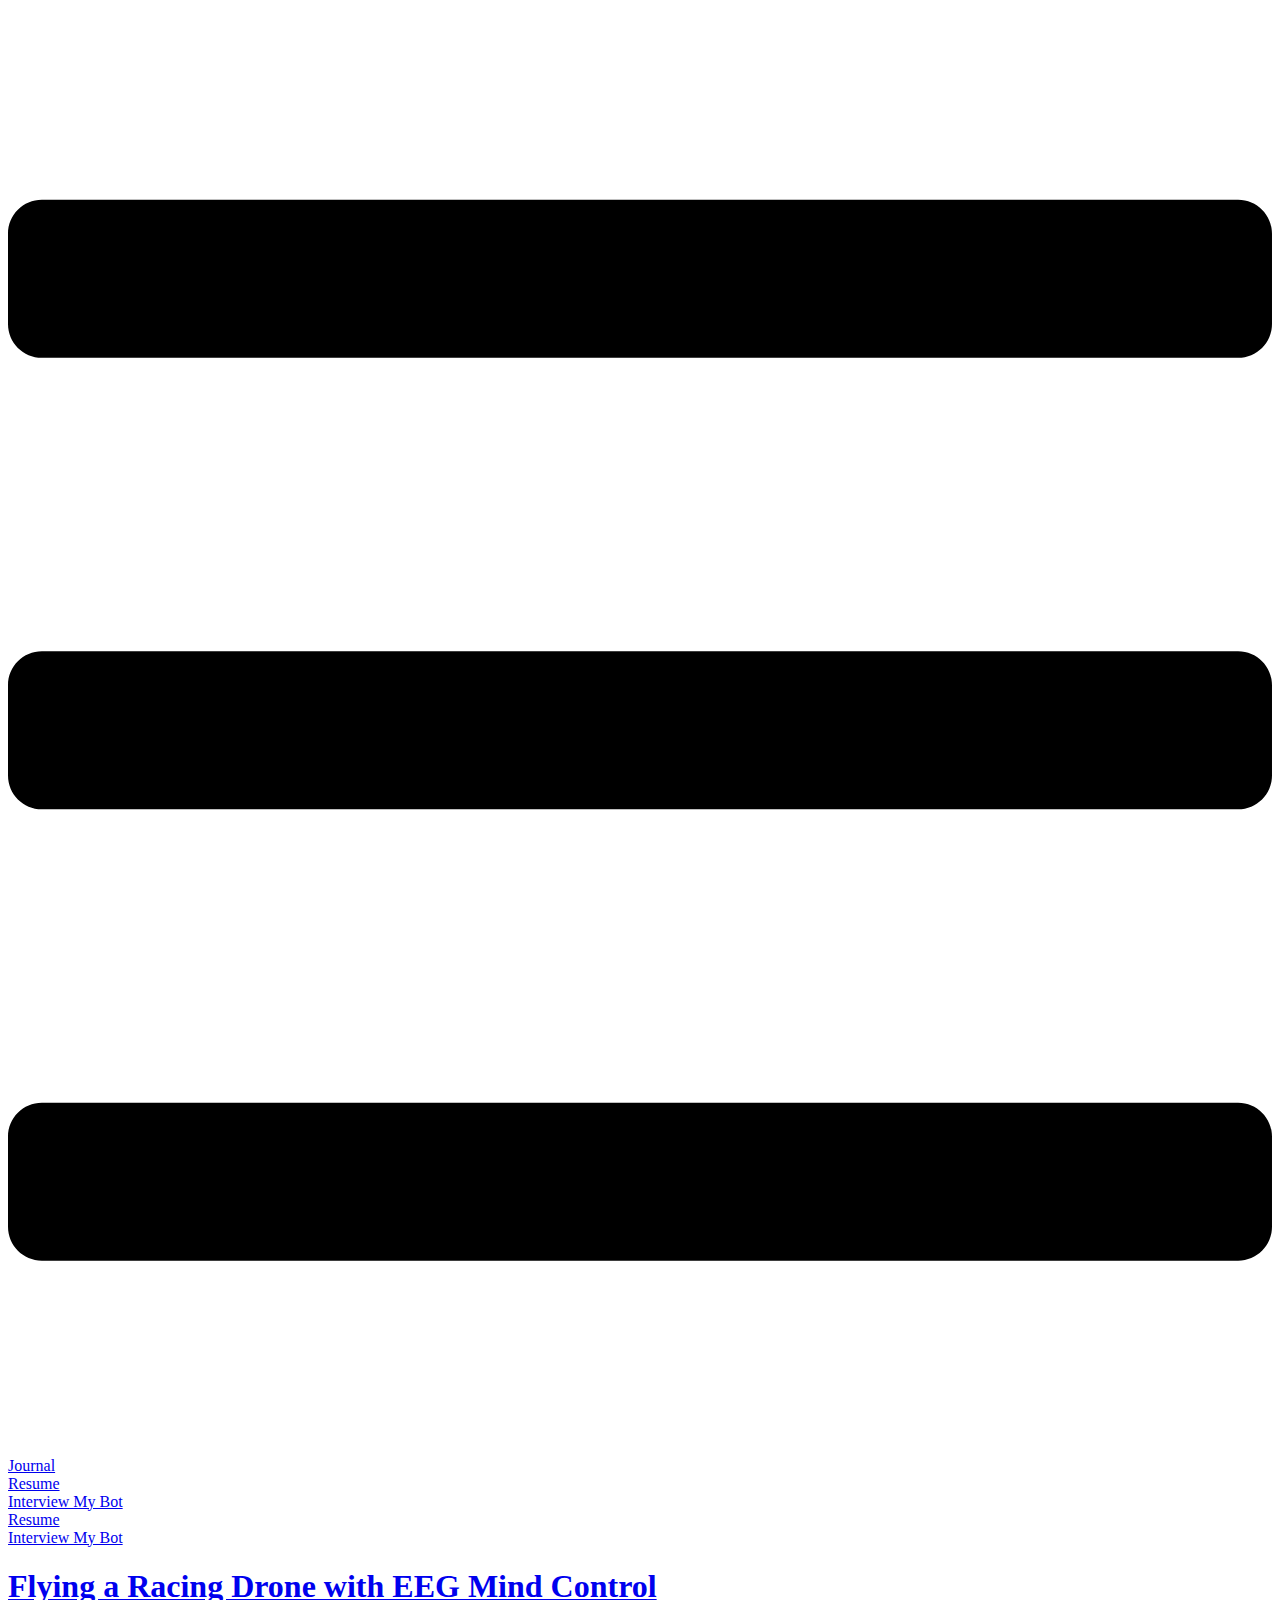
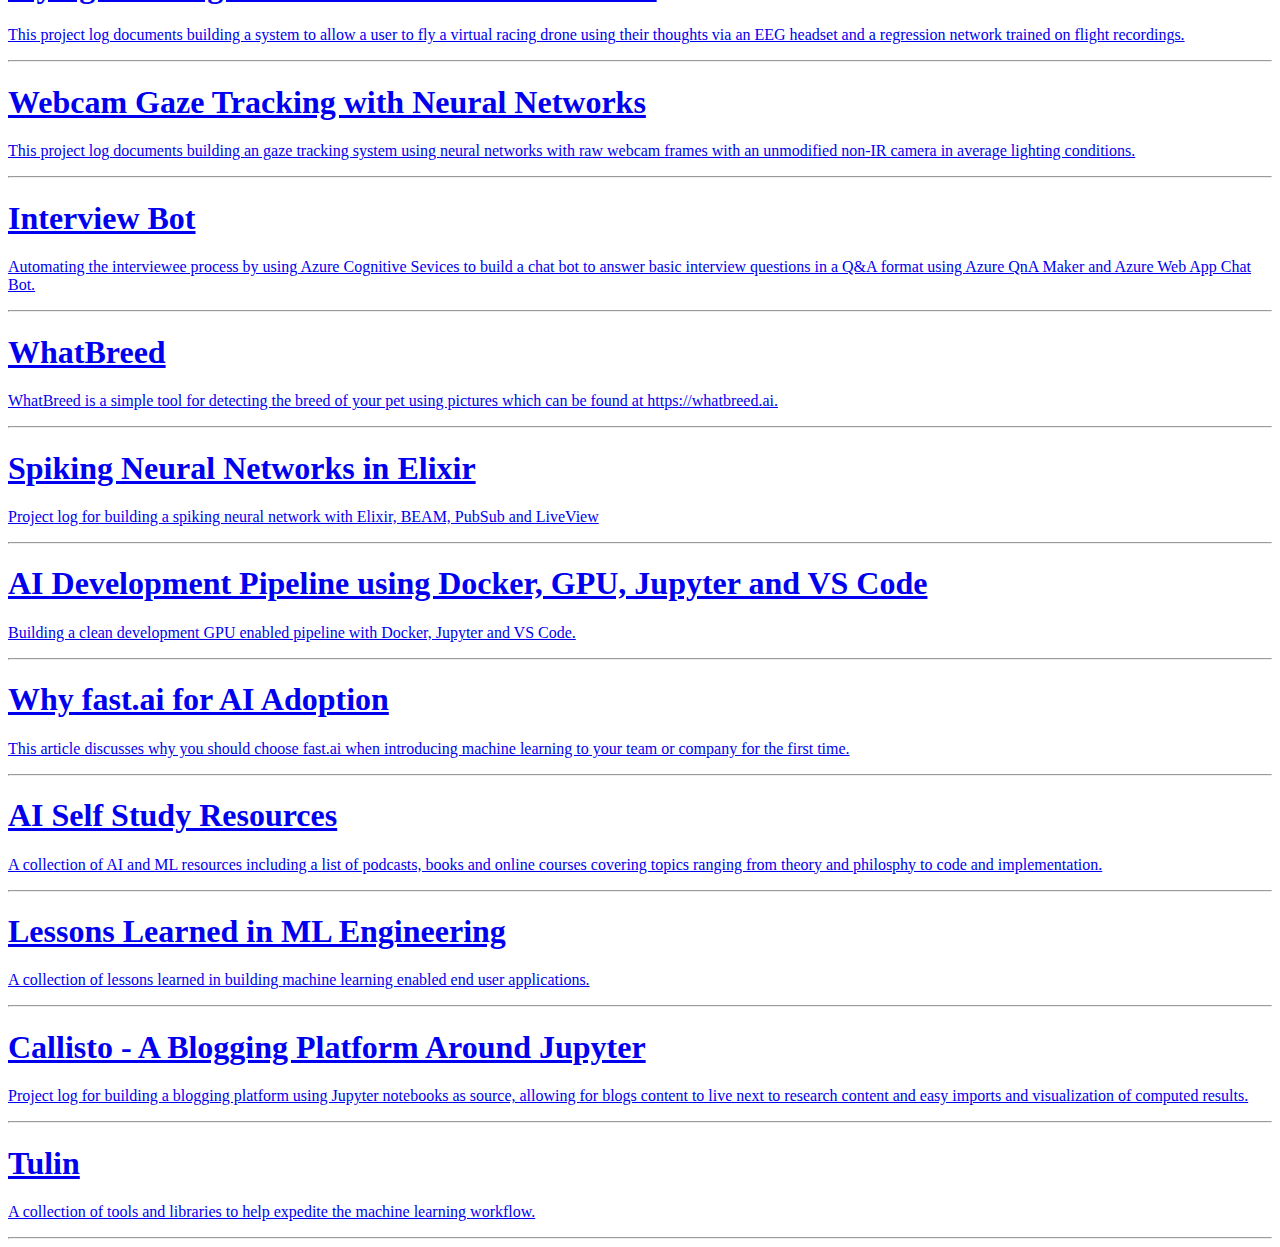
==== commit 19a8e952: "blog updates" ====
--- a/index.html
+++ b/index.html
@@ -3,16 +3,24 @@
   <head>
     <meta charset="utf-8">
     <meta name="viewport" content="width=device-width,initial-scale=1">
-    <title>VuePress</title>
-    <meta name="description" content="">
+    <title>Journal</title>
+    <meta name="description" content="Project Log">
     <meta name="generator" content="VuePress 1.3.0">
     
     
-    <link rel="preload" href="/assets/css/0.styles.e3b97b8d.css" as="style"><link rel="preload" href="/assets/js/app.af06541e.js" as="script"><link rel="preload" href="/assets/js/4.e268ab69.js" as="script"><link rel="preload" href="/assets/js/2.437ece66.js" as="script"><link rel="preload" href="/assets/js/14.4f0c167c.js" as="script"><link rel="preload" href="/assets/js/3.e1113467.js" as="script"><link rel="prefetch" href="/assets/js/10.8e5eabbe.js"><link rel="prefetch" href="/assets/js/11.46511cb0.js"><link rel="prefetch" href="/assets/js/12.e6d2c8c4.js"><link rel="prefetch" href="/assets/js/13.760babdb.js"><link rel="prefetch" href="/assets/js/15.6fce4fc8.js"><link rel="prefetch" href="/assets/js/16.9eb52d74.js"><link rel="prefetch" href="/assets/js/17.a2bb57d9.js"><link rel="prefetch" href="/assets/js/18.1ed267a3.js"><link rel="prefetch" href="/assets/js/19.a94c2d30.js"><link rel="prefetch" href="/assets/js/20.ce045e5b.js"><link rel="prefetch" href="/assets/js/21.72de4be8.js"><link rel="prefetch" href="/assets/js/22.077f4828.js"><link rel="prefetch" href="/assets/js/23.c5dc8a9c.js"><link rel="prefetch" href="/assets/js/5.11756013.js"><link rel="prefetch" href="/assets/js/6.042e606c.js"><link rel="prefetch" href="/assets/js/7.d2df9315.js"><link rel="prefetch" href="/assets/js/8.cb6072d6.js"><link rel="prefetch" href="/assets/js/9.0fc5720e.js">
-    <link rel="stylesheet" href="/assets/css/0.styles.e3b97b8d.css">
+    <link rel="preload" href="/assets/css/0.styles.1f1142dd.css" as="style"><link rel="preload" href="/assets/js/app.69154cb4.js" as="script"><link rel="preload" href="/assets/js/3.5f73f230.js" as="script"><link rel="preload" href="/assets/js/14.327116d1.js" as="script"><link rel="preload" href="/assets/js/4.2a35f36b.js" as="script"><link rel="prefetch" href="/assets/js/10.f5b564dd.js"><link rel="prefetch" href="/assets/js/11.6161e14f.js"><link rel="prefetch" href="/assets/js/12.c507c6be.js"><link rel="prefetch" href="/assets/js/13.da887918.js"><link rel="prefetch" href="/assets/js/15.81df7efb.js"><link rel="prefetch" href="/assets/js/16.dc7eb4d8.js"><link rel="prefetch" href="/assets/js/17.f4f085d5.js"><link rel="prefetch" href="/assets/js/18.8657ea90.js"><link rel="prefetch" href="/assets/js/19.57477e05.js"><link rel="prefetch" href="/assets/js/2.41b86ceb.js"><link rel="prefetch" href="/assets/js/20.cf646c40.js"><link rel="prefetch" href="/assets/js/21.7b907d07.js"><link rel="prefetch" href="/assets/js/22.c57676bc.js"><link rel="prefetch" href="/assets/js/23.7bd29250.js"><link rel="prefetch" href="/assets/js/5.c8140598.js"><link rel="prefetch" href="/assets/js/6.4d7a3744.js"><link rel="prefetch" href="/assets/js/7.420b440d.js"><link rel="prefetch" href="/assets/js/8.dd6862ae.js"><link rel="prefetch" href="/assets/js/9.ee975aae.js">
+    <link rel="stylesheet" href="/assets/css/0.styles.1f1142dd.css">
   </head>
   <body>
-    <div id="app" data-server-rendered="true"><div class="theme-container no-sidebar"><header class="navbar"><div class="sidebar-button"><svg xmlns="http://www.w3.org/2000/svg" aria-hidden="true" role="img" viewBox="0 0 448 512" class="icon"><path fill="currentColor" d="M436 124H12c-6.627 0-12-5.373-12-12V80c0-6.627 5.373-12 12-12h424c6.627 0 12 5.373 12 12v32c0 6.627-5.373 12-12 12zm0 160H12c-6.627 0-12-5.373-12-12v-32c0-6.627 5.373-12 12-12h424c6.627 0 12 5.373 12 12v32c0 6.627-5.373 12-12 12zm0 160H12c-6.627 0-12-5.373-12-12v-32c0-6.627 5.373-12 12-12h424c6.627 0 12 5.373 12 12v32c0 6.627-5.373 12-12 12z"></path></svg></div> <a href="/" class="home-link router-link-exact-active router-link-active"></a> <div class="links"><div class="search-box"><input aria-label="Search" autocomplete="off" spellcheck="false" value=""> <!----></div> <!----></div></header> <div class="sidebar-mask"></div> <aside class="sidebar"><!---->  <!----> </aside> <main class="page"> <div class="theme-default-content content__default"><div data-v-17967d18><div data-v-17967d18></div> <section id="stream" data-v-17967d18><a href="/projects/control/" class="tile" data-v-17967d18><div class="image" style="background-image:url(/images/control-cover.png);" data-v-17967d18></div> <div class="synopsis" data-v-17967d18><h1 data-v-17967d18>Flying a Racing Drone with EEG Mind Control</h1> <p data-v-17967d18>This project log documents building a system to allow a user to fly a virtual racing drone using their thoughts via an EEG headset and a regression network trained on flight recordings.</p></div></a> <hr data-v-17967d18><a href="/projects/eyetracking/" class="tile" data-v-17967d18><div class="image" style="background-image:url(/images/eyetracking-cover.jpg);" data-v-17967d18></div> <div class="synopsis" data-v-17967d18><h1 data-v-17967d18>Webcam Eye Tracking with Neural Networks</h1> <p data-v-17967d18>Lorem ipsum dolor sit amet, consectetur adipiscing elit. Quisque aliquet nunc a elementum euismod. Interdum et malesuada fames ac ante ipsum primis in faucibus.</p></div></a> <hr data-v-17967d18><a href="/projects/interview-bot/" class="tile" data-v-17967d18><div class="image" style="background-image:url(/images/interview-bot-cover.png);" data-v-17967d18></div> <div class="synopsis" data-v-17967d18><h1 data-v-17967d18>Interview Bot</h1> <p data-v-17967d18>Automating the interviewee process using Azure Cognitive Sevices.</p></div></a> <hr data-v-17967d18><a href="/projects/whatbreed/" class="tile" data-v-17967d18><div class="image" style="background-image:url(/images/whatbreed-cover.jpg);" data-v-17967d18></div> <div class="synopsis" data-v-17967d18><h1 data-v-17967d18>WhatBreed</h1> <p data-v-17967d18>WhatBreed is a simple tool for detecting the breed of your pet using pictures which can be found at https://whatbreed.ai.</p></div></a> <hr data-v-17967d18><a href="/projects/spiking/" class="tile" data-v-17967d18><div class="image" style="background-image:url(/images/spiking-cover.jpg);" data-v-17967d18></div> <div class="synopsis" data-v-17967d18><h1 data-v-17967d18>Spiking Neural Networks in Elixir</h1> <p data-v-17967d18>Project log for building a spiking neural network with Elixir, BEAM, PubSub and LiveView</p></div></a> <hr data-v-17967d18><a href="/projects/workflow/" class="tile" data-v-17967d18><div class="image" style="background-image:url(/images/workflow-cover.jpg);" data-v-17967d18></div> <div class="synopsis" data-v-17967d18><h1 data-v-17967d18>AI Development Pipeline using Docker, GPU, Jupyter and VS Code</h1> <p data-v-17967d18>Building a clean development GPU enabled pipeline with Docker, Jupyter and VS Code.</p></div></a> <hr data-v-17967d18><a href="/projects/fastai/" class="tile" data-v-17967d18><div class="image" style="background-image:url(/images/fastai-cover.jpg);" data-v-17967d18></div> <div class="synopsis" data-v-17967d18><h1 data-v-17967d18>Why fast.ai for AI Adoption</h1> <p data-v-17967d18>This article discusses why you should choose fast.ai when introducing machine learning to your team or company for the first time.</p></div></a> <hr data-v-17967d18><a href="/projects/resources/" class="tile" data-v-17967d18><div class="image" style="background-image:url(/images/resources-cover.jpg);" data-v-17967d18></div> <div class="synopsis" data-v-17967d18><h1 data-v-17967d18>AI Self Study Resources</h1> <p data-v-17967d18>A collection of AI and ML resources including a list of podcasts, books and online courses covering topics ranging from theory and philosphy to code and implementation.</p></div></a> <hr data-v-17967d18><a href="/projects/lessons/" class="tile" data-v-17967d18><div class="image" style="background-image:url(/images/lessons-cover.jpg);" data-v-17967d18></div> <div class="synopsis" data-v-17967d18><h1 data-v-17967d18>Lessons Learned in ML Engineering</h1> <p data-v-17967d18>A collection of lessons learned in building machine learning enabled end user applications.</p></div></a> <hr data-v-17967d18><a href="/projects/callisto/" class="tile" data-v-17967d18><div class="image" style="background-image:url(/images/callisto-cover.jpg);" data-v-17967d18></div> <div class="synopsis" data-v-17967d18><h1 data-v-17967d18>Callisto - A Blogging Platform Around Jupyter</h1> <p data-v-17967d18>Project log for building a blogging platform using Jupyter notebooks as source, allowing for blogs content to live next to research content and easy imports and visualization of computed results.</p></div></a> <hr data-v-17967d18><a href="/projects/tulin/" class="tile" data-v-17967d18><div class="image" style="background-image:url(/images/tulin-cover.jpg);" data-v-17967d18></div> <div class="synopsis" data-v-17967d18><h1 data-v-17967d18>Tulin</h1> <p data-v-17967d18>A collection of tools and libraries to help expedite the machine learning workflow.</p></div></a> <hr data-v-17967d18></section></div></div> <footer class="page-edit"><!----> <!----></footer> <!----> </main></div><div class="global-ui"></div></div>
-    <script src="/assets/js/app.af06541e.js" defer></script><script src="/assets/js/4.e268ab69.js" defer></script><script src="/assets/js/2.437ece66.js" defer></script><script src="/assets/js/14.4f0c167c.js" defer></script><script src="/assets/js/3.e1113467.js" defer></script>
+    <div id="app" data-server-rendered="true"><div class="theme-container no-sidebar"><header class="navbar"><div class="sidebar-button"><svg xmlns="http://www.w3.org/2000/svg" aria-hidden="true" role="img" viewBox="0 0 448 512" class="icon"><path fill="currentColor" d="M436 124H12c-6.627 0-12-5.373-12-12V80c0-6.627 5.373-12 12-12h424c6.627 0 12 5.373 12 12v32c0 6.627-5.373 12-12 12zm0 160H12c-6.627 0-12-5.373-12-12v-32c0-6.627 5.373-12 12-12h424c6.627 0 12 5.373 12 12v32c0 6.627-5.373 12-12 12zm0 160H12c-6.627 0-12-5.373-12-12v-32c0-6.627 5.373-12 12-12h424c6.627 0 12 5.373 12 12v32c0 6.627-5.373 12-12 12z"></path></svg></div> <a href="/" class="home-link router-link-exact-active router-link-active"><!----> <span class="site-name">Journal</span></a> <div class="links"><!----> <nav class="nav-links can-hide"><div class="nav-item"><a href="/resume/" class="nav-link">
+  Resume
+</a></div><div class="nav-item"><a href="/projects/interview-bot/" class="nav-link">
+  Interview My Bot
+</a></div> <!----></nav></div></header> <div class="sidebar-mask"></div> <aside class="sidebar"><nav class="nav-links"><div class="nav-item"><a href="/resume/" class="nav-link">
+  Resume
+</a></div><div class="nav-item"><a href="/projects/interview-bot/" class="nav-link">
+  Interview My Bot
+</a></div> <!----></nav>  <!----> </aside> <main class="page"> <div class="theme-default-content content__default"><div data-v-17967d18><div data-v-17967d18></div> <section id="stream" data-v-17967d18><a href="/projects/control/" class="tile" data-v-17967d18><div class="image" style="background-image:url(/images/control-cover.png);" data-v-17967d18></div> <div class="synopsis" data-v-17967d18><h1 data-v-17967d18>Flying a Racing Drone with EEG Mind Control</h1> <p data-v-17967d18>This project log documents building a system to allow a user to fly a virtual racing drone using their thoughts via an EEG headset and a regression network trained on flight recordings.</p></div></a> <hr data-v-17967d18><a href="/projects/gazetracking/" class="tile" data-v-17967d18><div class="image" style="background-image:url(/images/gazetracking-cover.jpg);" data-v-17967d18></div> <div class="synopsis" data-v-17967d18><h1 data-v-17967d18>Webcam Gaze Tracking with Neural Networks</h1> <p data-v-17967d18>This project log documents building an gaze tracking system using neural networks with raw webcam frames with an unmodified non-IR camera in average lighting conditions.</p></div></a> <hr data-v-17967d18><a href="/projects/interview-bot/" class="tile" data-v-17967d18><div class="image" style="background-image:url(/images/interview-bot-cover.png);" data-v-17967d18></div> <div class="synopsis" data-v-17967d18><h1 data-v-17967d18>Interview Bot</h1> <p data-v-17967d18>Automating the interviewee process by using Azure Cognitive Sevices to build a chat bot to answer basic interview questions in a Q&amp;A format using Azure QnA Maker and Azure Web App Chat Bot.</p></div></a> <hr data-v-17967d18><a href="/projects/whatbreed/" class="tile" data-v-17967d18><div class="image" style="background-image:url(/images/whatbreed-cover.jpg);" data-v-17967d18></div> <div class="synopsis" data-v-17967d18><h1 data-v-17967d18>WhatBreed</h1> <p data-v-17967d18>WhatBreed is a simple tool for detecting the breed of your pet using pictures which can be found at https://whatbreed.ai.</p></div></a> <hr data-v-17967d18><a href="/projects/spiking/" class="tile" data-v-17967d18><div class="image" style="background-image:url(/images/spiking-cover.jpg);" data-v-17967d18></div> <div class="synopsis" data-v-17967d18><h1 data-v-17967d18>Spiking Neural Networks in Elixir</h1> <p data-v-17967d18>Project log for building a spiking neural network with Elixir, BEAM, PubSub and LiveView</p></div></a> <hr data-v-17967d18><a href="/projects/workflow/" class="tile" data-v-17967d18><div class="image" style="background-image:url(/images/workflow-cover.jpg);" data-v-17967d18></div> <div class="synopsis" data-v-17967d18><h1 data-v-17967d18>AI Development Pipeline using Docker, GPU, Jupyter and VS Code</h1> <p data-v-17967d18>Building a clean development GPU enabled pipeline with Docker, Jupyter and VS Code.</p></div></a> <hr data-v-17967d18><a href="/projects/fastai/" class="tile" data-v-17967d18><div class="image" style="background-image:url(/images/fastai-cover.jpg);" data-v-17967d18></div> <div class="synopsis" data-v-17967d18><h1 data-v-17967d18>Why fast.ai for AI Adoption</h1> <p data-v-17967d18>This article discusses why you should choose fast.ai when introducing machine learning to your team or company for the first time.</p></div></a> <hr data-v-17967d18><a href="/projects/resources/" class="tile" data-v-17967d18><div class="image" style="background-image:url(/images/resources-cover.jpg);" data-v-17967d18></div> <div class="synopsis" data-v-17967d18><h1 data-v-17967d18>AI Self Study Resources</h1> <p data-v-17967d18>A collection of AI and ML resources including a list of podcasts, books and online courses covering topics ranging from theory and philosphy to code and implementation.</p></div></a> <hr data-v-17967d18><a href="/projects/lessons/" class="tile" data-v-17967d18><div class="image" style="background-image:url(/images/lessons-cover.jpg);" data-v-17967d18></div> <div class="synopsis" data-v-17967d18><h1 data-v-17967d18>Lessons Learned in ML Engineering</h1> <p data-v-17967d18>A collection of lessons learned in building machine learning enabled end user applications.</p></div></a> <hr data-v-17967d18><a href="/projects/callisto/" class="tile" data-v-17967d18><div class="image" style="background-image:url(/images/callisto-cover.jpg);" data-v-17967d18></div> <div class="synopsis" data-v-17967d18><h1 data-v-17967d18>Callisto - A Blogging Platform Around Jupyter</h1> <p data-v-17967d18>Project log for building a blogging platform using Jupyter notebooks as source, allowing for blogs content to live next to research content and easy imports and visualization of computed results.</p></div></a> <hr data-v-17967d18><a href="/projects/tulin/" class="tile" data-v-17967d18><div class="image" style="background-image:url(/images/tulin-cover.jpg);" data-v-17967d18></div> <div class="synopsis" data-v-17967d18><h1 data-v-17967d18>Tulin</h1> <p data-v-17967d18>A collection of tools and libraries to help expedite the machine learning workflow.</p></div></a> <hr data-v-17967d18></section></div></div> <footer class="page-edit"><!----> <!----></footer> <!----> </main></div><div class="global-ui"><!----></div></div>
+    <script src="/assets/js/app.69154cb4.js" defer></script><script src="/assets/js/3.5f73f230.js" defer></script><script src="/assets/js/14.327116d1.js" defer></script><script src="/assets/js/4.2a35f36b.js" defer></script>
   </body>
 </html>
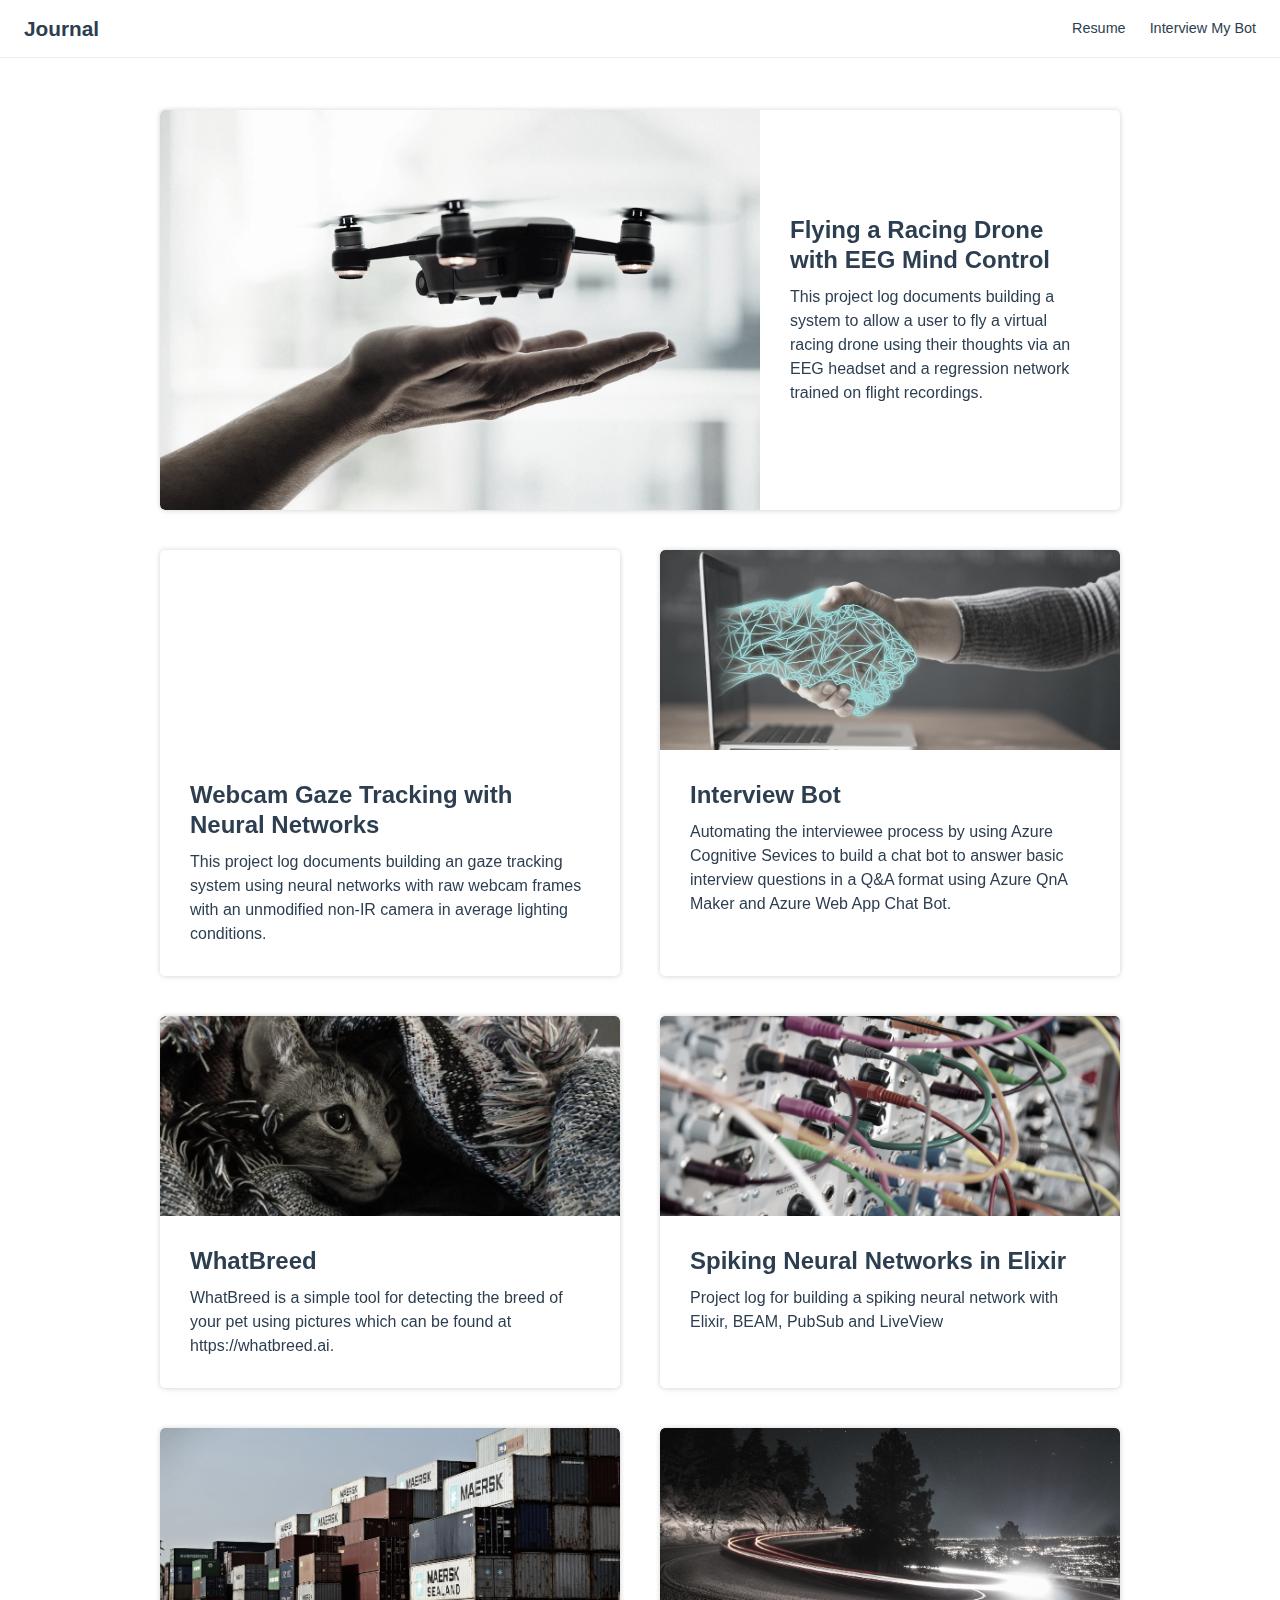
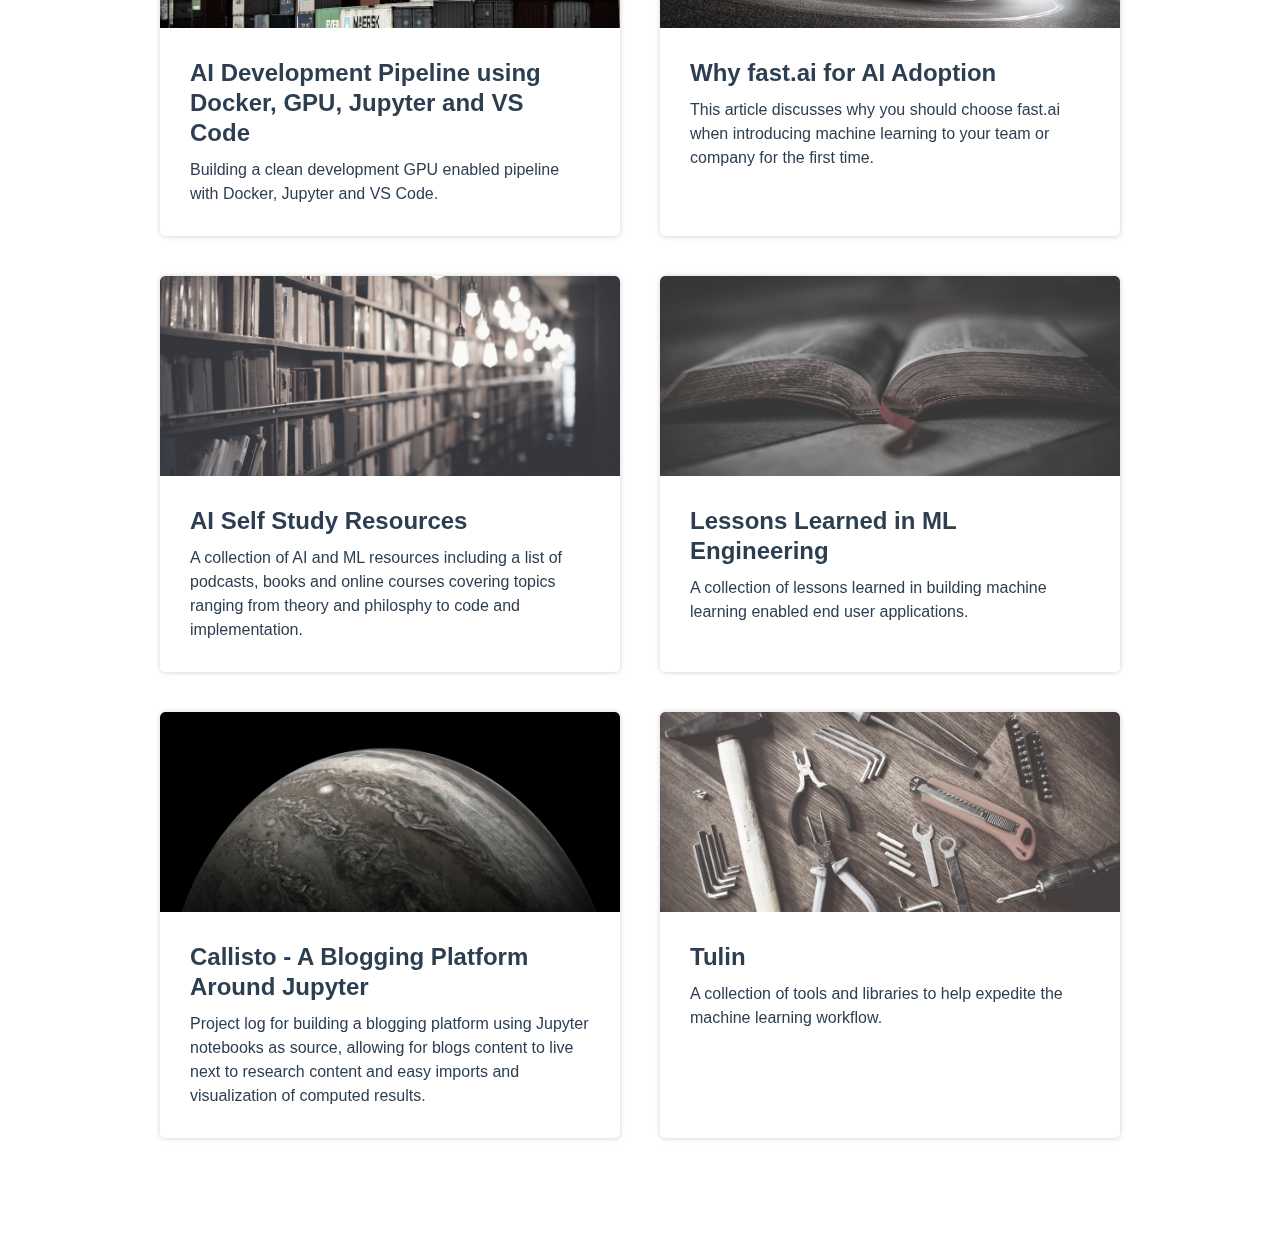
==== commit 2367fc8d: "bot component updates" ====
--- a/index.html
+++ b/index.html
@@ -8,8 +8,8 @@
     <meta name="generator" content="VuePress 1.3.0">
     
     
-    <link rel="preload" href="/assets/css/0.styles.1f1142dd.css" as="style"><link rel="preload" href="/assets/js/app.69154cb4.js" as="script"><link rel="preload" href="/assets/js/3.5f73f230.js" as="script"><link rel="preload" href="/assets/js/14.327116d1.js" as="script"><link rel="preload" href="/assets/js/4.2a35f36b.js" as="script"><link rel="prefetch" href="/assets/js/10.f5b564dd.js"><link rel="prefetch" href="/assets/js/11.6161e14f.js"><link rel="prefetch" href="/assets/js/12.c507c6be.js"><link rel="prefetch" href="/assets/js/13.da887918.js"><link rel="prefetch" href="/assets/js/15.81df7efb.js"><link rel="prefetch" href="/assets/js/16.dc7eb4d8.js"><link rel="prefetch" href="/assets/js/17.f4f085d5.js"><link rel="prefetch" href="/assets/js/18.8657ea90.js"><link rel="prefetch" href="/assets/js/19.57477e05.js"><link rel="prefetch" href="/assets/js/2.41b86ceb.js"><link rel="prefetch" href="/assets/js/20.cf646c40.js"><link rel="prefetch" href="/assets/js/21.7b907d07.js"><link rel="prefetch" href="/assets/js/22.c57676bc.js"><link rel="prefetch" href="/assets/js/23.7bd29250.js"><link rel="prefetch" href="/assets/js/5.c8140598.js"><link rel="prefetch" href="/assets/js/6.4d7a3744.js"><link rel="prefetch" href="/assets/js/7.420b440d.js"><link rel="prefetch" href="/assets/js/8.dd6862ae.js"><link rel="prefetch" href="/assets/js/9.ee975aae.js">
-    <link rel="stylesheet" href="/assets/css/0.styles.1f1142dd.css">
+    <link rel="preload" href="/assets/css/0.styles.43d005a0.css" as="style"><link rel="preload" href="/assets/js/app.7df2164e.js" as="script"><link rel="preload" href="/assets/js/4.7c97b4bb.js" as="script"><link rel="preload" href="/assets/js/15.1505b1a2.js" as="script"><link rel="preload" href="/assets/js/5.82154e20.js" as="script"><link rel="prefetch" href="/assets/js/10.ec2b1111.js"><link rel="prefetch" href="/assets/js/11.3518d807.js"><link rel="prefetch" href="/assets/js/12.28a10f79.js"><link rel="prefetch" href="/assets/js/13.173b6f3b.js"><link rel="prefetch" href="/assets/js/14.56a7901c.js"><link rel="prefetch" href="/assets/js/16.65539f38.js"><link rel="prefetch" href="/assets/js/17.ce121735.js"><link rel="prefetch" href="/assets/js/18.b4674e4c.js"><link rel="prefetch" href="/assets/js/19.3a4aef55.js"><link rel="prefetch" href="/assets/js/2.f4a9785e.js"><link rel="prefetch" href="/assets/js/20.4c14726b.js"><link rel="prefetch" href="/assets/js/21.6d60a5c7.js"><link rel="prefetch" href="/assets/js/22.731876ce.js"><link rel="prefetch" href="/assets/js/23.19864200.js"><link rel="prefetch" href="/assets/js/24.f184c99d.js"><link rel="prefetch" href="/assets/js/3.082f6126.js"><link rel="prefetch" href="/assets/js/6.4a4d8d9e.js"><link rel="prefetch" href="/assets/js/7.a55a1816.js"><link rel="prefetch" href="/assets/js/8.afa0aa6b.js"><link rel="prefetch" href="/assets/js/9.f818fb95.js">
+    <link rel="stylesheet" href="/assets/css/0.styles.43d005a0.css">
   </head>
   <body>
     <div id="app" data-server-rendered="true"><div class="theme-container no-sidebar"><header class="navbar"><div class="sidebar-button"><svg xmlns="http://www.w3.org/2000/svg" aria-hidden="true" role="img" viewBox="0 0 448 512" class="icon"><path fill="currentColor" d="M436 124H12c-6.627 0-12-5.373-12-12V80c0-6.627 5.373-12 12-12h424c6.627 0 12 5.373 12 12v32c0 6.627-5.373 12-12 12zm0 160H12c-6.627 0-12-5.373-12-12v-32c0-6.627 5.373-12 12-12h424c6.627 0 12 5.373 12 12v32c0 6.627-5.373 12-12 12zm0 160H12c-6.627 0-12-5.373-12-12v-32c0-6.627 5.373-12 12-12h424c6.627 0 12 5.373 12 12v32c0 6.627-5.373 12-12 12z"></path></svg></div> <a href="/" class="home-link router-link-exact-active router-link-active"><!----> <span class="site-name">Journal</span></a> <div class="links"><!----> <nav class="nav-links can-hide"><div class="nav-item"><a href="/resume/" class="nav-link">
@@ -21,6 +21,6 @@
 </a></div><div class="nav-item"><a href="/projects/interview-bot/" class="nav-link">
   Interview My Bot
 </a></div> <!----></nav>  <!----> </aside> <main class="page"> <div class="theme-default-content content__default"><div data-v-17967d18><div data-v-17967d18></div> <section id="stream" data-v-17967d18><a href="/projects/control/" class="tile" data-v-17967d18><div class="image" style="background-image:url(/images/control-cover.png);" data-v-17967d18></div> <div class="synopsis" data-v-17967d18><h1 data-v-17967d18>Flying a Racing Drone with EEG Mind Control</h1> <p data-v-17967d18>This project log documents building a system to allow a user to fly a virtual racing drone using their thoughts via an EEG headset and a regression network trained on flight recordings.</p></div></a> <hr data-v-17967d18><a href="/projects/gazetracking/" class="tile" data-v-17967d18><div class="image" style="background-image:url(/images/gazetracking-cover.jpg);" data-v-17967d18></div> <div class="synopsis" data-v-17967d18><h1 data-v-17967d18>Webcam Gaze Tracking with Neural Networks</h1> <p data-v-17967d18>This project log documents building an gaze tracking system using neural networks with raw webcam frames with an unmodified non-IR camera in average lighting conditions.</p></div></a> <hr data-v-17967d18><a href="/projects/interview-bot/" class="tile" data-v-17967d18><div class="image" style="background-image:url(/images/interview-bot-cover.png);" data-v-17967d18></div> <div class="synopsis" data-v-17967d18><h1 data-v-17967d18>Interview Bot</h1> <p data-v-17967d18>Automating the interviewee process by using Azure Cognitive Sevices to build a chat bot to answer basic interview questions in a Q&amp;A format using Azure QnA Maker and Azure Web App Chat Bot.</p></div></a> <hr data-v-17967d18><a href="/projects/whatbreed/" class="tile" data-v-17967d18><div class="image" style="background-image:url(/images/whatbreed-cover.jpg);" data-v-17967d18></div> <div class="synopsis" data-v-17967d18><h1 data-v-17967d18>WhatBreed</h1> <p data-v-17967d18>WhatBreed is a simple tool for detecting the breed of your pet using pictures which can be found at https://whatbreed.ai.</p></div></a> <hr data-v-17967d18><a href="/projects/spiking/" class="tile" data-v-17967d18><div class="image" style="background-image:url(/images/spiking-cover.jpg);" data-v-17967d18></div> <div class="synopsis" data-v-17967d18><h1 data-v-17967d18>Spiking Neural Networks in Elixir</h1> <p data-v-17967d18>Project log for building a spiking neural network with Elixir, BEAM, PubSub and LiveView</p></div></a> <hr data-v-17967d18><a href="/projects/workflow/" class="tile" data-v-17967d18><div class="image" style="background-image:url(/images/workflow-cover.jpg);" data-v-17967d18></div> <div class="synopsis" data-v-17967d18><h1 data-v-17967d18>AI Development Pipeline using Docker, GPU, Jupyter and VS Code</h1> <p data-v-17967d18>Building a clean development GPU enabled pipeline with Docker, Jupyter and VS Code.</p></div></a> <hr data-v-17967d18><a href="/projects/fastai/" class="tile" data-v-17967d18><div class="image" style="background-image:url(/images/fastai-cover.jpg);" data-v-17967d18></div> <div class="synopsis" data-v-17967d18><h1 data-v-17967d18>Why fast.ai for AI Adoption</h1> <p data-v-17967d18>This article discusses why you should choose fast.ai when introducing machine learning to your team or company for the first time.</p></div></a> <hr data-v-17967d18><a href="/projects/resources/" class="tile" data-v-17967d18><div class="image" style="background-image:url(/images/resources-cover.jpg);" data-v-17967d18></div> <div class="synopsis" data-v-17967d18><h1 data-v-17967d18>AI Self Study Resources</h1> <p data-v-17967d18>A collection of AI and ML resources including a list of podcasts, books and online courses covering topics ranging from theory and philosphy to code and implementation.</p></div></a> <hr data-v-17967d18><a href="/projects/lessons/" class="tile" data-v-17967d18><div class="image" style="background-image:url(/images/lessons-cover.jpg);" data-v-17967d18></div> <div class="synopsis" data-v-17967d18><h1 data-v-17967d18>Lessons Learned in ML Engineering</h1> <p data-v-17967d18>A collection of lessons learned in building machine learning enabled end user applications.</p></div></a> <hr data-v-17967d18><a href="/projects/callisto/" class="tile" data-v-17967d18><div class="image" style="background-image:url(/images/callisto-cover.jpg);" data-v-17967d18></div> <div class="synopsis" data-v-17967d18><h1 data-v-17967d18>Callisto - A Blogging Platform Around Jupyter</h1> <p data-v-17967d18>Project log for building a blogging platform using Jupyter notebooks as source, allowing for blogs content to live next to research content and easy imports and visualization of computed results.</p></div></a> <hr data-v-17967d18><a href="/projects/tulin/" class="tile" data-v-17967d18><div class="image" style="background-image:url(/images/tulin-cover.jpg);" data-v-17967d18></div> <div class="synopsis" data-v-17967d18><h1 data-v-17967d18>Tulin</h1> <p data-v-17967d18>A collection of tools and libraries to help expedite the machine learning workflow.</p></div></a> <hr data-v-17967d18></section></div></div> <footer class="page-edit"><!----> <!----></footer> <!----> </main></div><div class="global-ui"><!----></div></div>
-    <script src="/assets/js/app.69154cb4.js" defer></script><script src="/assets/js/3.5f73f230.js" defer></script><script src="/assets/js/14.327116d1.js" defer></script><script src="/assets/js/4.2a35f36b.js" defer></script>
+    <script src="/assets/js/app.7df2164e.js" defer></script><script src="/assets/js/4.7c97b4bb.js" defer></script><script src="/assets/js/15.1505b1a2.js" defer></script><script src="/assets/js/5.82154e20.js" defer></script>
   </body>
 </html>
--- a/assets/css/0.styles.43d005a0.css
+++ b/assets/css/0.styles.43d005a0.css
@@ -0,0 +1 @@
+#nprogress{pointer-events:none}#nprogress .bar{background:#3eaf7c;position:fixed;z-index:1031;top:0;left:0;width:100%;height:2px}#nprogress .peg{display:block;position:absolute;right:0;width:100px;height:100%;box-shadow:0 0 10px #3eaf7c,0 0 5px #3eaf7c;opacity:1;transform:rotate(3deg) translateY(-4px)}#nprogress .spinner{display:block;position:fixed;z-index:1031;top:15px;right:15px}#nprogress .spinner-icon{width:18px;height:18px;box-sizing:border-box;border-color:#3eaf7c transparent transparent #3eaf7c;border-style:solid;border-width:2px;border-radius:50%;-webkit-animation:nprogress-spinner .4s linear infinite;animation:nprogress-spinner .4s linear infinite}.nprogress-custom-parent{overflow:hidden;position:relative}.nprogress-custom-parent #nprogress .bar,.nprogress-custom-parent #nprogress .spinner{position:absolute}@-webkit-keyframes nprogress-spinner{0%{transform:rotate(0deg)}to{transform:rotate(1turn)}}@keyframes nprogress-spinner{0%{transform:rotate(0deg)}to{transform:rotate(1turn)}}html{scroll-behavior:smooth}div.theme-default-content[data-v-c3c791ea]:not(.custom){max-width:1000px}img[data-v-c3c791ea]{margin:0 auto;width:100%}p[data-v-c3c791ea]{margin-top:11px}ol[data-v-c3c791ea],ul[data-v-c3c791ea]{padding-left:35px}.header-anchor[data-v-c3c791ea]{visibility:collapse}a[data-v-c3c791ea]{outline:none}.go-to-top[data-v-c3c791ea]{cursor:pointer;position:fixed;bottom:2rem;right:2.5rem;width:2rem;color:#3eaf7c;z-index:1}.go-to-top[data-v-c3c791ea]:hover{color:#72cda4}@media (max-width:959px){.go-to-top[data-v-c3c791ea]{display:none}}.fade-enter-active[data-v-c3c791ea],.fade-leave-active[data-v-c3c791ea]{transition:opacity .3s}.fade-enter[data-v-c3c791ea],.fade-leave-to[data-v-c3c791ea]{opacity:0}.icon.outbound{color:#aaa;display:inline-block;vertical-align:middle;position:relative;top:-1px}.home{padding:3.6rem 2rem 0;max-width:960px;margin:0 auto;display:block}.home .hero{text-align:center}.home .hero img{max-width:100%;max-height:280px;display:block;margin:3rem auto 1.5rem}.home .hero h1{font-size:3rem}.home .hero .action,.home .hero .description,.home .hero h1{margin:1.8rem auto}.home .hero .description{max-width:35rem;font-size:1.6rem;line-height:1.3;color:#6a8bad}.home .hero .action-button{display:inline-block;font-size:1.2rem;color:#fff;background-color:#3eaf7c;padding:.8rem 1.6rem;border-radius:4px;transition:background-color .1s ease;box-sizing:border-box;border-bottom:1px solid #389d70}.home .hero .action-button:hover{background-color:#4abf8a}.home .features{border-top:1px solid #eaecef;padding:1.2rem 0;margin-top:2.5rem;display:flex;flex-wrap:wrap;align-items:flex-start;align-content:stretch;justify-content:space-between}.home .feature{flex-grow:1;flex-basis:30%;max-width:30%}.home .feature h2{font-size:1.4rem;font-weight:500;border-bottom:none;padding-bottom:0;color:#3a5169}.home .feature p{color:#4e6e8e}.home .footer{padding:2.5rem;border-top:1px solid #eaecef;text-align:center;color:#4e6e8e}@media (max-width:719px){.home .features{flex-direction:column}.home .feature{max-width:100%;padding:0 2.5rem}}@media (max-width:419px){.home{padding-left:1.5rem;padding-right:1.5rem}.home .hero img{max-height:210px;margin:2rem auto 1.2rem}.home .hero h1{font-size:2rem}.home .hero .action,.home .hero .description,.home .hero h1{margin:1.2rem auto}.home .hero .description{font-size:1.2rem}.home .hero .action-button{font-size:1rem;padding:.6rem 1.2rem}.home .feature h2{font-size:1.25rem}}.search-box{display:inline-block;position:relative;margin-right:1rem}.search-box input{cursor:text;width:10rem;height:2rem;color:#4e6e8e;display:inline-block;border:1px solid #cfd4db;border-radius:2rem;font-size:.9rem;line-height:2rem;padding:0 .5rem 0 2rem;outline:none;transition:all .2s ease;background:#fff url(/assets/img/search.83621669.svg) .6rem .5rem no-repeat;background-size:1rem}.search-box input:focus{cursor:auto;border-color:#3eaf7c}.search-box .suggestions{background:#fff;width:20rem;position:absolute;top:1.5rem;border:1px solid #cfd4db;border-radius:6px;padding:.4rem;list-style-type:none}.search-box .suggestions.align-right{right:0}.search-box .suggestion{line-height:1.4;padding:.4rem .6rem;border-radius:4px;cursor:pointer}.search-box .suggestion a{white-space:normal;color:#5d82a6}.search-box .suggestion a .page-title{font-weight:600}.search-box .suggestion a .header{font-size:.9em;margin-left:.25em}.search-box .suggestion.focused{background-color:#f3f4f5}.search-box .suggestion.focused a{color:#3eaf7c}@media (max-width:959px){.search-box input{cursor:pointer;width:0;border-color:transparent;position:relative}.search-box input:focus{cursor:text;left:0;width:10rem}}@media (-ms-high-contrast:none){.search-box input{height:2rem}}@media (max-width:959px) and (min-width:719px){.search-box .suggestions{left:0}}@media (max-width:719px){.search-box{margin-right:0}.search-box input{left:1rem}.search-box .suggestions{right:0}}@media (max-width:419px){.search-box .suggestions{width:calc(100vw - 4rem)}.search-box input:focus{width:8rem}}.sidebar-button{cursor:pointer;display:none;width:1.25rem;height:1.25rem;position:absolute;padding:.6rem;top:.6rem;left:1rem}.sidebar-button .icon{display:block;width:1.25rem;height:1.25rem}@media (max-width:719px){.sidebar-button{display:block}}.dropdown-enter,.dropdown-leave-to{height:0!important}.dropdown-wrapper{cursor:pointer}.dropdown-wrapper .dropdown-title{display:block;font-size:.9rem;font-family:inherit;cursor:inherit;padding:inherit;line-height:1.4rem;background:transparent;border:none;font-weight:500;color:#2c3e50}.dropdown-wrapper .dropdown-title:hover{border-color:transparent}.dropdown-wrapper .dropdown-title .arrow{vertical-align:middle;margin-top:-1px;margin-left:.4rem}.dropdown-wrapper .nav-dropdown .dropdown-item{color:inherit;line-height:1.7rem}.dropdown-wrapper .nav-dropdown .dropdown-item h4{margin:.45rem 0 0;border-top:1px solid #eee;padding:.45rem 1.5rem 0 1.25rem}.dropdown-wrapper .nav-dropdown .dropdown-item .dropdown-subitem-wrapper{padding:0;list-style:none}.dropdown-wrapper .nav-dropdown .dropdown-item .dropdown-subitem-wrapper .dropdown-subitem{font-size:.9em}.dropdown-wrapper .nav-dropdown .dropdown-item a{display:block;line-height:1.7rem;position:relative;border-bottom:none;font-weight:400;margin-bottom:0;padding:0 1.5rem 0 1.25rem}.dropdown-wrapper .nav-dropdown .dropdown-item a.router-link-active,.dropdown-wrapper .nav-dropdown .dropdown-item a:hover{color:#3eaf7c}.dropdown-wrapper .nav-dropdown .dropdown-item a.router-link-active:after{content:"";width:0;height:0;border-left:5px solid #3eaf7c;border-top:3px solid transparent;border-bottom:3px solid transparent;position:absolute;top:calc(50% - 2px);left:9px}.dropdown-wrapper .nav-dropdown .dropdown-item:first-child h4{margin-top:0;padding-top:0;border-top:0}@media (max-width:719px){.dropdown-wrapper.open .dropdown-title{margin-bottom:.5rem}.dropdown-wrapper .dropdown-title{font-weight:600;font-size:inherit}.dropdown-wrapper .dropdown-title:hover{color:#3eaf7c}.dropdown-wrapper .nav-dropdown{transition:height .1s ease-out;overflow:hidden}.dropdown-wrapper .nav-dropdown .dropdown-item h4{border-top:0;margin-top:0;padding-top:0}.dropdown-wrapper .nav-dropdown .dropdown-item>a,.dropdown-wrapper .nav-dropdown .dropdown-item h4{font-size:15px;line-height:2rem}.dropdown-wrapper .nav-dropdown .dropdown-item .dropdown-subitem{font-size:14px;padding-left:1rem}}@media (min-width:719px){.dropdown-wrapper{height:1.8rem}.dropdown-wrapper.open .nav-dropdown,.dropdown-wrapper:hover .nav-dropdown{display:block!important}.dropdown-wrapper.open:blur{display:none}.dropdown-wrapper .dropdown-title .arrow{border-left:4px solid transparent;border-right:4px solid transparent;border-top:6px solid #ccc;border-bottom:0}.dropdown-wrapper .nav-dropdown{display:none;height:auto!important;box-sizing:border-box;max-height:calc(100vh - 2.7rem);overflow-y:auto;position:absolute;top:100%;right:0;background-color:#fff;padding:.6rem 0;border:1px solid;border-color:#ddd #ddd #ccc;text-align:left;border-radius:.25rem;white-space:nowrap;margin:0}}.nav-links{display:inline-block}.nav-links a{line-height:1.4rem;color:inherit}.nav-links a.router-link-active,.nav-links a:hover{color:#3eaf7c}.nav-links .nav-item{position:relative;display:inline-block;margin-left:1.5rem;line-height:2rem}.nav-links .nav-item:first-child{margin-left:0}.nav-links .repo-link{margin-left:1.5rem}@media (max-width:719px){.nav-links .nav-item,.nav-links .repo-link{margin-left:0}}@media (min-width:719px){.nav-links a.router-link-active,.nav-links a:hover{color:#2c3e50}.nav-item>a:not(.external).router-link-active,.nav-item>a:not(.external):hover{margin-bottom:-2px;border-bottom:2px solid #46bd87}}.navbar{padding:.7rem 1.5rem;line-height:2.2rem}.navbar a,.navbar img,.navbar span{display:inline-block}.navbar .logo{height:2.2rem;min-width:2.2rem;margin-right:.8rem;vertical-align:top}.navbar .site-name{font-size:1.3rem;font-weight:600;color:#2c3e50;position:relative}.navbar .links{padding-left:1.5rem;box-sizing:border-box;background-color:#fff;white-space:nowrap;font-size:.9rem;position:absolute;right:1.5rem;top:.7rem;display:flex}.navbar .links .search-box{flex:0 0 auto;vertical-align:top}@media (max-width:719px){.navbar{padding-left:4rem}.navbar .can-hide{display:none}.navbar .links{padding-left:1.5rem}.navbar .site-name{width:calc(100vw - 9.4rem);overflow:hidden;white-space:nowrap;text-overflow:ellipsis}}.page-edit{max-width:740px;margin:0 auto;padding:2rem 2.5rem}@media (max-width:959px){.page-edit{padding:2rem}}@media (max-width:419px){.page-edit{padding:1.5rem}}.page-edit{padding-top:1rem;padding-bottom:1rem;overflow:auto}.page-edit .edit-link{display:inline-block}.page-edit .edit-link a{color:#4e6e8e;margin-right:.25rem}.page-edit .last-updated{float:right;font-size:.9em}.page-edit .last-updated .prefix{font-weight:500;color:#4e6e8e}.page-edit .last-updated .time{font-weight:400;color:#aaa}@media (max-width:719px){.page-edit .edit-link{margin-bottom:.5rem}.page-edit .last-updated{font-size:.8em;float:none;text-align:left}}.page-nav{max-width:740px;margin:0 auto;padding:2rem 2.5rem}@media (max-width:959px){.page-nav{padding:2rem}}@media (max-width:419px){.page-nav{padding:1.5rem}}.page-nav{padding-top:1rem;padding-bottom:0}.page-nav .inner{min-height:2rem;margin-top:0;border-top:1px solid #eaecef;padding-top:1rem;overflow:auto}.page-nav .next{float:right}.page{padding-bottom:2rem;display:block}.sidebar-group .sidebar-group{padding-left:.5em}.sidebar-group:not(.collapsable) .sidebar-heading:not(.clickable){cursor:auto;color:inherit}.sidebar-group.is-sub-group{padding-left:0}.sidebar-group.is-sub-group>.sidebar-heading{font-size:.95em;line-height:1.4;font-weight:400;padding-left:2rem}.sidebar-group.is-sub-group>.sidebar-heading:not(.clickable){opacity:.5}.sidebar-group.is-sub-group>.sidebar-group-items{padding-left:1rem}.sidebar-group.is-sub-group>.sidebar-group-items>li>.sidebar-link{font-size:.95em;border-left:none}.sidebar-group.depth-2>.sidebar-heading{border-left:none}.sidebar-heading{color:#2c3e50;transition:color .15s ease;cursor:pointer;font-size:1.1em;font-weight:700;padding:.35rem 1.5rem .35rem 1.25rem;width:100%;box-sizing:border-box;margin:0;border-left:.25rem solid transparent}.sidebar-heading.open,.sidebar-heading:hover{color:inherit}.sidebar-heading .arrow{position:relative;top:-.12em;left:.5em}.sidebar-heading.clickable.active{font-weight:600;color:#3eaf7c;border-left-color:#3eaf7c}.sidebar-heading.clickable:hover{color:#3eaf7c}.sidebar-group-items{transition:height .1s ease-out;font-size:.95em;overflow:hidden}.sidebar .sidebar-sub-headers{padding-left:1rem;font-size:.95em}a.sidebar-link{font-size:1em;font-weight:400;display:inline-block;color:#2c3e50;border-left:.25rem solid transparent;padding:.35rem 1rem .35rem 1.25rem;line-height:1.4;width:100%;box-sizing:border-box}a.sidebar-link:hover{color:#3eaf7c}a.sidebar-link.active{font-weight:600;color:#3eaf7c;border-left-color:#3eaf7c}.sidebar-group a.sidebar-link{padding-left:2rem}.sidebar-sub-headers a.sidebar-link{padding-top:.25rem;padding-bottom:.25rem;border-left:none}.sidebar-sub-headers a.sidebar-link.active{font-weight:500}.sidebar ul{padding:0;margin:0;list-style-type:none}.sidebar a{display:inline-block}.sidebar .nav-links{display:none;border-bottom:1px solid #eaecef;padding:.5rem 0 .75rem}.sidebar .nav-links a{font-weight:600}.sidebar .nav-links .nav-item,.sidebar .nav-links .repo-link{display:block;line-height:1.25rem;font-size:1.1em;padding:.5rem 0 .5rem 1.5rem}.sidebar>.sidebar-links{padding:1.5rem 0}.sidebar>.sidebar-links>li>a.sidebar-link{font-size:1.1em;line-height:1.7;font-weight:700}.sidebar>.sidebar-links>li:not(:first-child){margin-top:.75rem}@media (max-width:719px){.sidebar .nav-links{display:block}.sidebar .nav-links .dropdown-wrapper .nav-dropdown .dropdown-item a.router-link-active:after{top:calc(1rem - 2px)}.sidebar>.sidebar-links{padding:1rem 0}}code[class*=language-],pre[class*=language-]{color:#ccc;background:none;font-family:Consolas,Monaco,Andale Mono,Ubuntu Mono,monospace;font-size:1em;text-align:left;white-space:pre;word-spacing:normal;word-break:normal;word-wrap:normal;line-height:1.5;-moz-tab-size:4;-o-tab-size:4;tab-size:4;-webkit-hyphens:none;-ms-hyphens:none;hyphens:none}pre[class*=language-]{padding:1em;margin:.5em 0;overflow:auto}:not(pre)>code[class*=language-],pre[class*=language-]{background:#2d2d2d}:not(pre)>code[class*=language-]{padding:.1em;border-radius:.3em;white-space:normal}.token.block-comment,.token.cdata,.token.comment,.token.doctype,.token.prolog{color:#999}.token.punctuation{color:#ccc}.token.attr-name,.token.deleted,.token.namespace,.token.tag{color:#e2777a}.token.function-name{color:#6196cc}.token.boolean,.token.function,.token.number{color:#f08d49}.token.class-name,.token.constant,.token.property,.token.symbol{color:#f8c555}.token.atrule,.token.builtin,.token.important,.token.keyword,.token.selector{color:#cc99cd}.token.attr-value,.token.char,.token.regex,.token.string,.token.variable{color:#7ec699}.token.entity,.token.operator,.token.url{color:#67cdcc}.token.bold,.token.important{font-weight:700}.token.italic{font-style:italic}.token.entity{cursor:help}.token.inserted{color:green}div.theme-default-content:not(.custom){max-width:1000px}img{margin:0 auto;width:100%}p{margin-top:11px}ol,ul{padding-left:35px}.header-anchor{visibility:collapse}a{outline:none}.theme-default-content code{color:#476582;padding:.25rem .5rem;margin:0;font-size:.85em;background-color:rgba(27,31,35,.05);border-radius:3px}.theme-default-content code .token.deleted{color:#ec5975}.theme-default-content code .token.inserted{color:#3eaf7c}.theme-default-content pre,.theme-default-content pre[class*=language-]{line-height:1.4;padding:1.25rem 1.5rem;margin:.85rem 0;background-color:#282c34;border-radius:6px;overflow:auto}.theme-default-content pre[class*=language-] code,.theme-default-content pre code{color:#fff;padding:0;background-color:transparent;border-radius:0}div[class*=language-]{position:relative;background-color:#282c34;border-radius:6px}div[class*=language-] .highlight-lines{-webkit-user-select:none;-ms-user-select:none;user-select:none;padding-top:1.3rem;position:absolute;top:0;left:0;width:100%;line-height:1.4}div[class*=language-] .highlight-lines .highlighted{background-color:rgba(0,0,0,.66)}div[class*=language-] pre,div[class*=language-] pre[class*=language-]{background:transparent;position:relative;z-index:1}div[class*=language-]:before{position:absolute;z-index:3;top:.8em;right:1em;font-size:.75rem;color:hsla(0,0%,100%,.4)}div[class*=language-]:not(.line-numbers-mode) .line-numbers-wrapper{display:none}div[class*=language-].line-numbers-mode .highlight-lines .highlighted{position:relative}div[class*=language-].line-numbers-mode .highlight-lines .highlighted:before{content:" ";position:absolute;z-index:3;left:0;top:0;display:block;width:3.5rem;height:100%;background-color:rgba(0,0,0,.66)}div[class*=language-].line-numbers-mode pre{padding-left:4.5rem;vertical-align:middle}div[class*=language-].line-numbers-mode .line-numbers-wrapper{position:absolute;top:0;width:3.5rem;text-align:center;color:hsla(0,0%,100%,.3);padding:1.25rem 0;line-height:1.4}div[class*=language-].line-numbers-mode .line-numbers-wrapper br{-webkit-user-select:none;-ms-user-select:none;user-select:none}div[class*=language-].line-numbers-mode .line-numbers-wrapper .line-number{position:relative;z-index:4;-webkit-user-select:none;-ms-user-select:none;user-select:none;font-size:.85em}div[class*=language-].line-numbers-mode:after{content:"";position:absolute;z-index:2;top:0;left:0;width:3.5rem;height:100%;border-radius:6px 0 0 6px;border-right:1px solid rgba(0,0,0,.66);background-color:#282c34}div[class~=language-js]:before{content:"js"}div[class~=language-ts]:before{content:"ts"}div[class~=language-html]:before{content:"html"}div[class~=language-md]:before{content:"md"}div[class~=language-vue]:before{content:"vue"}div[class~=language-css]:before{content:"css"}div[class~=language-sass]:before{content:"sass"}div[class~=language-scss]:before{content:"scss"}div[class~=language-less]:before{content:"less"}div[class~=language-stylus]:before{content:"stylus"}div[class~=language-go]:before{content:"go"}div[class~=language-java]:before{content:"java"}div[class~=language-c]:before{content:"c"}div[class~=language-sh]:before{content:"sh"}div[class~=language-yaml]:before{content:"yaml"}div[class~=language-py]:before{content:"py"}div[class~=language-docker]:before{content:"docker"}div[class~=language-dockerfile]:before{content:"dockerfile"}div[class~=language-makefile]:before{content:"makefile"}div[class~=language-javascript]:before{content:"js"}div[class~=language-typescript]:before{content:"ts"}div[class~=language-markup]:before{content:"html"}div[class~=language-markdown]:before{content:"md"}div[class~=language-json]:before{content:"json"}div[class~=language-ruby]:before{content:"rb"}div[class~=language-python]:before{content:"py"}div[class~=language-bash]:before{content:"sh"}div[class~=language-php]:before{content:"php"}.custom-block .custom-block-title{font-weight:600;margin-bottom:-.4rem}.custom-block.danger,.custom-block.tip,.custom-block.warning{padding:.1rem 1.5rem;border-left-width:.5rem;border-left-style:solid;margin:1rem 0}.custom-block.tip{background-color:#f3f5f7;border-color:#42b983}.custom-block.warning{background-color:rgba(255,229,100,.3);border-color:#e7c000;color:#6b5900}.custom-block.warning .custom-block-title{color:#b29400}.custom-block.warning a{color:#2c3e50}.custom-block.danger{background-color:#ffe6e6;border-color:#c00;color:#4d0000}.custom-block.danger .custom-block-title{color:#900}.custom-block.danger a{color:#2c3e50}.custom-block.details{display:block;position:relative;border-radius:2px;margin:1.6em 0;padding:1.6em;background-color:#eee}.custom-block.details h4{margin-top:0}.custom-block.details figure:last-child,.custom-block.details p:last-child{margin-bottom:0;padding-bottom:0}.custom-block.details summary{outline:none;cursor:pointer}.arrow{display:inline-block;width:0;height:0}.arrow.up{border-bottom:6px solid #ccc}.arrow.down,.arrow.up{border-left:4px solid transparent;border-right:4px solid transparent}.arrow.down{border-top:6px solid #ccc}.arrow.right{border-left:6px solid #ccc}.arrow.left,.arrow.right{border-top:4px solid transparent;border-bottom:4px solid transparent}.arrow.left{border-right:6px solid #ccc}.theme-default-content:not(.custom){max-width:740px;margin:0 auto;padding:2rem 2.5rem}@media (max-width:959px){.theme-default-content:not(.custom){padding:2rem}}@media (max-width:419px){.theme-default-content:not(.custom){padding:1.5rem}}.table-of-contents .badge{vertical-align:middle}body,html{padding:0;margin:0;background-color:#fff}body{font-family:-apple-system,BlinkMacSystemFont,Segoe UI,Roboto,Oxygen,Ubuntu,Cantarell,Fira Sans,Droid Sans,Helvetica Neue,sans-serif;-webkit-font-smoothing:antialiased;-moz-osx-font-smoothing:grayscale;font-size:16px;color:#2c3e50}.page{padding-left:20rem}.navbar{z-index:20;right:0;height:3.6rem;background-color:#fff;box-sizing:border-box;border-bottom:1px solid #eaecef}.navbar,.sidebar-mask{position:fixed;top:0;left:0}.sidebar-mask{z-index:9;width:100vw;height:100vh;display:none}.sidebar{font-size:16px;background-color:#fff;width:20rem;position:fixed;z-index:10;margin:0;top:3.6rem;left:0;bottom:0;box-sizing:border-box;border-right:1px solid #eaecef;overflow-y:auto}.theme-default-content:not(.custom)>:first-child{margin-top:3.6rem}.theme-default-content:not(.custom) a:hover{text-decoration:underline}.theme-default-content:not(.custom) p.demo{padding:1rem 1.5rem;border:1px solid #ddd;border-radius:4px}.theme-default-content:not(.custom) img{max-width:100%}.theme-default-content.custom{padding:0;margin:0}.theme-default-content.custom img{max-width:100%}a{font-weight:500;text-decoration:none}a,p a code{color:#3eaf7c}p a code{font-weight:400}kbd{background:#eee;border:.15rem solid #ddd;border-bottom:.25rem solid #ddd;border-radius:.15rem;padding:0 .15em}blockquote{font-size:1rem;color:#999;border-left:.2rem solid #dfe2e5;margin:1rem 0;padding:.25rem 0 .25rem 1rem}blockquote>p{margin:0}ol,ul{padding-left:1.2em}strong{font-weight:600}h1,h2,h3,h4,h5,h6{font-weight:600;line-height:1.25}.theme-default-content:not(.custom)>h1,.theme-default-content:not(.custom)>h2,.theme-default-content:not(.custom)>h3,.theme-default-content:not(.custom)>h4,.theme-default-content:not(.custom)>h5,.theme-default-content:not(.custom)>h6{margin-top:-3.1rem;padding-top:4.6rem;margin-bottom:0}.theme-default-content:not(.custom)>h1:first-child,.theme-default-content:not(.custom)>h2:first-child,.theme-default-content:not(.custom)>h3:first-child,.theme-default-content:not(.custom)>h4:first-child,.theme-default-content:not(.custom)>h5:first-child,.theme-default-content:not(.custom)>h6:first-child{margin-top:-1.5rem;margin-bottom:1rem}.theme-default-content:not(.custom)>h1:first-child+.custom-block,.theme-default-content:not(.custom)>h1:first-child+p,.theme-default-content:not(.custom)>h1:first-child+pre,.theme-default-content:not(.custom)>h2:first-child+.custom-block,.theme-default-content:not(.custom)>h2:first-child+p,.theme-default-content:not(.custom)>h2:first-child+pre,.theme-default-content:not(.custom)>h3:first-child+.custom-block,.theme-default-content:not(.custom)>h3:first-child+p,.theme-default-content:not(.custom)>h3:first-child+pre,.theme-default-content:not(.custom)>h4:first-child+.custom-block,.theme-default-content:not(.custom)>h4:first-child+p,.theme-default-content:not(.custom)>h4:first-child+pre,.theme-default-content:not(.custom)>h5:first-child+.custom-block,.theme-default-content:not(.custom)>h5:first-child+p,.theme-default-content:not(.custom)>h5:first-child+pre,.theme-default-content:not(.custom)>h6:first-child+.custom-block,.theme-default-content:not(.custom)>h6:first-child+p,.theme-default-content:not(.custom)>h6:first-child+pre{margin-top:2rem}h1:hover .header-anchor,h2:hover .header-anchor,h3:hover .header-anchor,h4:hover .header-anchor,h5:hover .header-anchor,h6:hover .header-anchor{opacity:1}h1{font-size:2.2rem}h2{font-size:1.65rem;padding-bottom:.3rem;border-bottom:1px solid #eaecef}h3{font-size:1.35rem}a.header-anchor{font-size:.85em;float:left;margin-left:-.87em;padding-right:.23em;margin-top:.125em;opacity:0}a.header-anchor:hover{text-decoration:none}.line-number,code,kbd{font-family:source-code-pro,Menlo,Monaco,Consolas,Courier New,monospace}ol,p,ul{line-height:1.7}hr{border:0;border-top:1px solid #eaecef}table{border-collapse:collapse;margin:1rem 0;display:block;overflow-x:auto}tr{border-top:1px solid #dfe2e5}tr:nth-child(2n){background-color:#f6f8fa}td,th{border:1px solid #dfe2e5;padding:.6em 1em}.theme-container.sidebar-open .sidebar-mask{display:block}.theme-container.no-navbar .theme-default-content:not(.custom)>h1,.theme-container.no-navbar h2,.theme-container.no-navbar h3,.theme-container.no-navbar h4,.theme-container.no-navbar h5,.theme-container.no-navbar h6{margin-top:1.5rem;padding-top:0}.theme-container.no-navbar .sidebar{top:0}@media (min-width:720px){.theme-container.no-sidebar .sidebar{display:none}.theme-container.no-sidebar .page{padding-left:0}}@media (max-width:959px){.sidebar{font-size:15px;width:16.4rem}.page{padding-left:16.4rem}}@media (max-width:719px){.sidebar{top:0;padding-top:3.6rem;transform:translateX(-100%);transition:transform .2s ease}.page{padding-left:0}.theme-container.sidebar-open .sidebar{transform:translateX(0)}.theme-container.no-navbar .sidebar{padding-top:0}}@media (max-width:419px){h1{font-size:1.9rem}.theme-default-content div[class*=language-]{margin:.85rem -1.5rem;border-radius:0}}#webchat[data-v-2cd1774c]{height:700px;width:100%;box-shadow:0 0 5px rgba(39,44,49,.2),1px 3px 8px rgba(39,44,49,.03);margin:25px 0 15px;-webkit-animation:fadein-data-v-2cd1774c 1s;animation:fadein-data-v-2cd1774c 1s}@media (max-width:700px){#webchat[data-v-2cd1774c]{max-height:75vh}}.webchat__bubble__content[data-v-2cd1774c]{background:#fcfcfc none repeat scroll 0 0!important}@-webkit-keyframes fadein-data-v-2cd1774c{0%{opacity:0}to{opacity:1}}@keyframes fadein-data-v-2cd1774c{0%{opacity:0}to{opacity:1}}.hero[data-v-7772bab1]{margin-bottom:20px}p[data-v-7772bab1]{margin:0;color:grey;font-size:14px;text-align:right;line-height:1.3}.image[data-v-7772bab1]{background-size:cover;background-position:50%;height:400px;border-radius:5px;-webkit-animation:fadein 1s;animation:fadein 1s;margin-bottom:5px}@media (max-width:790px){.hero[data-v-7772bab1]{margin-bottom:0}.image[data-v-7772bab1]{height:200px}}#stream[data-v-17967d18]{display:flex;flex-direction:row;flex-wrap:wrap;justify-content:center;margin-top:50px;width:100%}hr[data-v-17967d18]{visibility:collapse}.tile[data-v-17967d18]{display:flex;flex-direction:column;flex-wrap:wrap;border-radius:5px;flex:1 1 45%;margin:20px;overflow:hidden;min-height:300px;background:#fff 50%;background-size:auto;background-size:cover;border-radius:7px;box-shadow:0 0 5px rgba(39,44,49,.2),1px 3px 8px rgba(39,44,49,.03);transition:all .5s ease;border-radius:5px 5px 5px 5px;color:inherit;text-decoration:none!important;outline:none;transform:translateZ(0) scale(1);-webkit-filter:blur(0);filter:blur(0);transition:transform .25s}.tile[data-v-17967d18]:hover{transform:translateZ(0) scale(1.02);text-decoration:none}.tile:hover .image[data-v-17967d18]{-webkit-filter:none;filter:none}.image[data-v-17967d18]{background-size:cover;background-position:50%;min-height:200px;min-width:250px;border-radius:5px 5px 0 0;-webkit-animation:fadein 1s;animation:fadein 1s;-webkit-filter:grayscale(75%);filter:grayscale(75%);transition:-webkit-filter .25s ease-in-out;transition:filter .25s ease-in-out;transition:filter .25s ease-in-out,-webkit-filter .25s ease-in-out}.synopsis[data-v-17967d18]{margin:30px;flex:1 1 auto;text-decoration:none}h1[data-v-17967d18]{margin:0 0 10px;font-size:18pt;text-align:left}p[data-v-17967d18]{margin:0;font-weight:400;line-height:1.5}@media (min-width:1000px){.tile[data-v-17967d18]:first-of-type{flex-direction:row;flex:1 1 100%;align-items:center}.tile:first-of-type .image[data-v-17967d18]{min-height:400px;border-radius:5px 0 0 5px;flex:2}.tile:first-of-type .synopsis[data-v-17967d18]{flex:1}.tile[data-v-17967d18]:nth-of-type(2),.tile[data-v-17967d18]:nth-of-type(3){flex:1 1 45%}}@media (max-width:862px){#stream[data-v-17967d18]{flex-direction:column}.tile[data-v-17967d18]{flex-direction:row;flex:1 1 100%!important;align-items:center;height:auto;overflow:hidden;min-height:200px}.image[data-v-17967d18]{height:100%;border-radius:3px 0 0 3px;flex:1}.synopsis[data-v-17967d18]{flex:4}}@media (max-width:700px){.tile[data-v-17967d18]{box-shadow:none;margin-left:0;margin-right:0;flex-direction:column}.synopsis[data-v-17967d18]{margin:5px 0 0}.image[data-v-17967d18]{max-height:200px;width:100%;border-radius:3px}h1[data-v-17967d18]{font-size:19px;margin:5px 0}p[data-v-17967d18]{font-size:16px;line-height:25.6px}hr[data-v-17967d18]{visibility:visible;width:100%}#stream[data-v-17967d18]{flex-direction:column}}div.theme-default-content[data-v-385f24c3]:not(.custom){max-width:1000px}img[data-v-385f24c3]{margin:0 auto;width:100%}p[data-v-385f24c3]{margin-top:11px}ol[data-v-385f24c3],ul[data-v-385f24c3]{padding-left:35px}.header-anchor[data-v-385f24c3]{visibility:collapse}a[data-v-385f24c3]{outline:none}.badge[data-v-385f24c3]{display:inline-block;font-size:14px;height:18px;line-height:18px;border-radius:3px;padding:0 6px;color:#fff}.badge.green[data-v-385f24c3],.badge.tip[data-v-385f24c3],.badge[data-v-385f24c3]{background-color:#42b983}.badge.error[data-v-385f24c3]{background-color:#da5961}.badge.warn[data-v-385f24c3],.badge.warning[data-v-385f24c3],.badge.yellow[data-v-385f24c3]{background-color:#e7c000}.badge+.badge[data-v-385f24c3]{margin-left:5px}--- a/assets/css/0.styles.43d005a0.css
+++ b/assets/css/0.styles.43d005a0.css
@@ -0,0 +1 @@
+#nprogress{pointer-events:none}#nprogress .bar{background:#3eaf7c;position:fixed;z-index:1031;top:0;left:0;width:100%;height:2px}#nprogress .peg{display:block;position:absolute;right:0;width:100px;height:100%;box-shadow:0 0 10px #3eaf7c,0 0 5px #3eaf7c;opacity:1;transform:rotate(3deg) translateY(-4px)}#nprogress .spinner{display:block;position:fixed;z-index:1031;top:15px;right:15px}#nprogress .spinner-icon{width:18px;height:18px;box-sizing:border-box;border-color:#3eaf7c transparent transparent #3eaf7c;border-style:solid;border-width:2px;border-radius:50%;-webkit-animation:nprogress-spinner .4s linear infinite;animation:nprogress-spinner .4s linear infinite}.nprogress-custom-parent{overflow:hidden;position:relative}.nprogress-custom-parent #nprogress .bar,.nprogress-custom-parent #nprogress .spinner{position:absolute}@-webkit-keyframes nprogress-spinner{0%{transform:rotate(0deg)}to{transform:rotate(1turn)}}@keyframes nprogress-spinner{0%{transform:rotate(0deg)}to{transform:rotate(1turn)}}html{scroll-behavior:smooth}div.theme-default-content[data-v-c3c791ea]:not(.custom){max-width:1000px}img[data-v-c3c791ea]{margin:0 auto;width:100%}p[data-v-c3c791ea]{margin-top:11px}ol[data-v-c3c791ea],ul[data-v-c3c791ea]{padding-left:35px}.header-anchor[data-v-c3c791ea]{visibility:collapse}a[data-v-c3c791ea]{outline:none}.go-to-top[data-v-c3c791ea]{cursor:pointer;position:fixed;bottom:2rem;right:2.5rem;width:2rem;color:#3eaf7c;z-index:1}.go-to-top[data-v-c3c791ea]:hover{color:#72cda4}@media (max-width:959px){.go-to-top[data-v-c3c791ea]{display:none}}.fade-enter-active[data-v-c3c791ea],.fade-leave-active[data-v-c3c791ea]{transition:opacity .3s}.fade-enter[data-v-c3c791ea],.fade-leave-to[data-v-c3c791ea]{opacity:0}.icon.outbound{color:#aaa;display:inline-block;vertical-align:middle;position:relative;top:-1px}.home{padding:3.6rem 2rem 0;max-width:960px;margin:0 auto;display:block}.home .hero{text-align:center}.home .hero img{max-width:100%;max-height:280px;display:block;margin:3rem auto 1.5rem}.home .hero h1{font-size:3rem}.home .hero .action,.home .hero .description,.home .hero h1{margin:1.8rem auto}.home .hero .description{max-width:35rem;font-size:1.6rem;line-height:1.3;color:#6a8bad}.home .hero .action-button{display:inline-block;font-size:1.2rem;color:#fff;background-color:#3eaf7c;padding:.8rem 1.6rem;border-radius:4px;transition:background-color .1s ease;box-sizing:border-box;border-bottom:1px solid #389d70}.home .hero .action-button:hover{background-color:#4abf8a}.home .features{border-top:1px solid #eaecef;padding:1.2rem 0;margin-top:2.5rem;display:flex;flex-wrap:wrap;align-items:flex-start;align-content:stretch;justify-content:space-between}.home .feature{flex-grow:1;flex-basis:30%;max-width:30%}.home .feature h2{font-size:1.4rem;font-weight:500;border-bottom:none;padding-bottom:0;color:#3a5169}.home .feature p{color:#4e6e8e}.home .footer{padding:2.5rem;border-top:1px solid #eaecef;text-align:center;color:#4e6e8e}@media (max-width:719px){.home .features{flex-direction:column}.home .feature{max-width:100%;padding:0 2.5rem}}@media (max-width:419px){.home{padding-left:1.5rem;padding-right:1.5rem}.home .hero img{max-height:210px;margin:2rem auto 1.2rem}.home .hero h1{font-size:2rem}.home .hero .action,.home .hero .description,.home .hero h1{margin:1.2rem auto}.home .hero .description{font-size:1.2rem}.home .hero .action-button{font-size:1rem;padding:.6rem 1.2rem}.home .feature h2{font-size:1.25rem}}.search-box{display:inline-block;position:relative;margin-right:1rem}.search-box input{cursor:text;width:10rem;height:2rem;color:#4e6e8e;display:inline-block;border:1px solid #cfd4db;border-radius:2rem;font-size:.9rem;line-height:2rem;padding:0 .5rem 0 2rem;outline:none;transition:all .2s ease;background:#fff url(/assets/img/search.83621669.svg) .6rem .5rem no-repeat;background-size:1rem}.search-box input:focus{cursor:auto;border-color:#3eaf7c}.search-box .suggestions{background:#fff;width:20rem;position:absolute;top:1.5rem;border:1px solid #cfd4db;border-radius:6px;padding:.4rem;list-style-type:none}.search-box .suggestions.align-right{right:0}.search-box .suggestion{line-height:1.4;padding:.4rem .6rem;border-radius:4px;cursor:pointer}.search-box .suggestion a{white-space:normal;color:#5d82a6}.search-box .suggestion a .page-title{font-weight:600}.search-box .suggestion a .header{font-size:.9em;margin-left:.25em}.search-box .suggestion.focused{background-color:#f3f4f5}.search-box .suggestion.focused a{color:#3eaf7c}@media (max-width:959px){.search-box input{cursor:pointer;width:0;border-color:transparent;position:relative}.search-box input:focus{cursor:text;left:0;width:10rem}}@media (-ms-high-contrast:none){.search-box input{height:2rem}}@media (max-width:959px) and (min-width:719px){.search-box .suggestions{left:0}}@media (max-width:719px){.search-box{margin-right:0}.search-box input{left:1rem}.search-box .suggestions{right:0}}@media (max-width:419px){.search-box .suggestions{width:calc(100vw - 4rem)}.search-box input:focus{width:8rem}}.sidebar-button{cursor:pointer;display:none;width:1.25rem;height:1.25rem;position:absolute;padding:.6rem;top:.6rem;left:1rem}.sidebar-button .icon{display:block;width:1.25rem;height:1.25rem}@media (max-width:719px){.sidebar-button{display:block}}.dropdown-enter,.dropdown-leave-to{height:0!important}.dropdown-wrapper{cursor:pointer}.dropdown-wrapper .dropdown-title{display:block;font-size:.9rem;font-family:inherit;cursor:inherit;padding:inherit;line-height:1.4rem;background:transparent;border:none;font-weight:500;color:#2c3e50}.dropdown-wrapper .dropdown-title:hover{border-color:transparent}.dropdown-wrapper .dropdown-title .arrow{vertical-align:middle;margin-top:-1px;margin-left:.4rem}.dropdown-wrapper .nav-dropdown .dropdown-item{color:inherit;line-height:1.7rem}.dropdown-wrapper .nav-dropdown .dropdown-item h4{margin:.45rem 0 0;border-top:1px solid #eee;padding:.45rem 1.5rem 0 1.25rem}.dropdown-wrapper .nav-dropdown .dropdown-item .dropdown-subitem-wrapper{padding:0;list-style:none}.dropdown-wrapper .nav-dropdown .dropdown-item .dropdown-subitem-wrapper .dropdown-subitem{font-size:.9em}.dropdown-wrapper .nav-dropdown .dropdown-item a{display:block;line-height:1.7rem;position:relative;border-bottom:none;font-weight:400;margin-bottom:0;padding:0 1.5rem 0 1.25rem}.dropdown-wrapper .nav-dropdown .dropdown-item a.router-link-active,.dropdown-wrapper .nav-dropdown .dropdown-item a:hover{color:#3eaf7c}.dropdown-wrapper .nav-dropdown .dropdown-item a.router-link-active:after{content:"";width:0;height:0;border-left:5px solid #3eaf7c;border-top:3px solid transparent;border-bottom:3px solid transparent;position:absolute;top:calc(50% - 2px);left:9px}.dropdown-wrapper .nav-dropdown .dropdown-item:first-child h4{margin-top:0;padding-top:0;border-top:0}@media (max-width:719px){.dropdown-wrapper.open .dropdown-title{margin-bottom:.5rem}.dropdown-wrapper .dropdown-title{font-weight:600;font-size:inherit}.dropdown-wrapper .dropdown-title:hover{color:#3eaf7c}.dropdown-wrapper .nav-dropdown{transition:height .1s ease-out;overflow:hidden}.dropdown-wrapper .nav-dropdown .dropdown-item h4{border-top:0;margin-top:0;padding-top:0}.dropdown-wrapper .nav-dropdown .dropdown-item>a,.dropdown-wrapper .nav-dropdown .dropdown-item h4{font-size:15px;line-height:2rem}.dropdown-wrapper .nav-dropdown .dropdown-item .dropdown-subitem{font-size:14px;padding-left:1rem}}@media (min-width:719px){.dropdown-wrapper{height:1.8rem}.dropdown-wrapper.open .nav-dropdown,.dropdown-wrapper:hover .nav-dropdown{display:block!important}.dropdown-wrapper.open:blur{display:none}.dropdown-wrapper .dropdown-title .arrow{border-left:4px solid transparent;border-right:4px solid transparent;border-top:6px solid #ccc;border-bottom:0}.dropdown-wrapper .nav-dropdown{display:none;height:auto!important;box-sizing:border-box;max-height:calc(100vh - 2.7rem);overflow-y:auto;position:absolute;top:100%;right:0;background-color:#fff;padding:.6rem 0;border:1px solid;border-color:#ddd #ddd #ccc;text-align:left;border-radius:.25rem;white-space:nowrap;margin:0}}.nav-links{display:inline-block}.nav-links a{line-height:1.4rem;color:inherit}.nav-links a.router-link-active,.nav-links a:hover{color:#3eaf7c}.nav-links .nav-item{position:relative;display:inline-block;margin-left:1.5rem;line-height:2rem}.nav-links .nav-item:first-child{margin-left:0}.nav-links .repo-link{margin-left:1.5rem}@media (max-width:719px){.nav-links .nav-item,.nav-links .repo-link{margin-left:0}}@media (min-width:719px){.nav-links a.router-link-active,.nav-links a:hover{color:#2c3e50}.nav-item>a:not(.external).router-link-active,.nav-item>a:not(.external):hover{margin-bottom:-2px;border-bottom:2px solid #46bd87}}.navbar{padding:.7rem 1.5rem;line-height:2.2rem}.navbar a,.navbar img,.navbar span{display:inline-block}.navbar .logo{height:2.2rem;min-width:2.2rem;margin-right:.8rem;vertical-align:top}.navbar .site-name{font-size:1.3rem;font-weight:600;color:#2c3e50;position:relative}.navbar .links{padding-left:1.5rem;box-sizing:border-box;background-color:#fff;white-space:nowrap;font-size:.9rem;position:absolute;right:1.5rem;top:.7rem;display:flex}.navbar .links .search-box{flex:0 0 auto;vertical-align:top}@media (max-width:719px){.navbar{padding-left:4rem}.navbar .can-hide{display:none}.navbar .links{padding-left:1.5rem}.navbar .site-name{width:calc(100vw - 9.4rem);overflow:hidden;white-space:nowrap;text-overflow:ellipsis}}.page-edit{max-width:740px;margin:0 auto;padding:2rem 2.5rem}@media (max-width:959px){.page-edit{padding:2rem}}@media (max-width:419px){.page-edit{padding:1.5rem}}.page-edit{padding-top:1rem;padding-bottom:1rem;overflow:auto}.page-edit .edit-link{display:inline-block}.page-edit .edit-link a{color:#4e6e8e;margin-right:.25rem}.page-edit .last-updated{float:right;font-size:.9em}.page-edit .last-updated .prefix{font-weight:500;color:#4e6e8e}.page-edit .last-updated .time{font-weight:400;color:#aaa}@media (max-width:719px){.page-edit .edit-link{margin-bottom:.5rem}.page-edit .last-updated{font-size:.8em;float:none;text-align:left}}.page-nav{max-width:740px;margin:0 auto;padding:2rem 2.5rem}@media (max-width:959px){.page-nav{padding:2rem}}@media (max-width:419px){.page-nav{padding:1.5rem}}.page-nav{padding-top:1rem;padding-bottom:0}.page-nav .inner{min-height:2rem;margin-top:0;border-top:1px solid #eaecef;padding-top:1rem;overflow:auto}.page-nav .next{float:right}.page{padding-bottom:2rem;display:block}.sidebar-group .sidebar-group{padding-left:.5em}.sidebar-group:not(.collapsable) .sidebar-heading:not(.clickable){cursor:auto;color:inherit}.sidebar-group.is-sub-group{padding-left:0}.sidebar-group.is-sub-group>.sidebar-heading{font-size:.95em;line-height:1.4;font-weight:400;padding-left:2rem}.sidebar-group.is-sub-group>.sidebar-heading:not(.clickable){opacity:.5}.sidebar-group.is-sub-group>.sidebar-group-items{padding-left:1rem}.sidebar-group.is-sub-group>.sidebar-group-items>li>.sidebar-link{font-size:.95em;border-left:none}.sidebar-group.depth-2>.sidebar-heading{border-left:none}.sidebar-heading{color:#2c3e50;transition:color .15s ease;cursor:pointer;font-size:1.1em;font-weight:700;padding:.35rem 1.5rem .35rem 1.25rem;width:100%;box-sizing:border-box;margin:0;border-left:.25rem solid transparent}.sidebar-heading.open,.sidebar-heading:hover{color:inherit}.sidebar-heading .arrow{position:relative;top:-.12em;left:.5em}.sidebar-heading.clickable.active{font-weight:600;color:#3eaf7c;border-left-color:#3eaf7c}.sidebar-heading.clickable:hover{color:#3eaf7c}.sidebar-group-items{transition:height .1s ease-out;font-size:.95em;overflow:hidden}.sidebar .sidebar-sub-headers{padding-left:1rem;font-size:.95em}a.sidebar-link{font-size:1em;font-weight:400;display:inline-block;color:#2c3e50;border-left:.25rem solid transparent;padding:.35rem 1rem .35rem 1.25rem;line-height:1.4;width:100%;box-sizing:border-box}a.sidebar-link:hover{color:#3eaf7c}a.sidebar-link.active{font-weight:600;color:#3eaf7c;border-left-color:#3eaf7c}.sidebar-group a.sidebar-link{padding-left:2rem}.sidebar-sub-headers a.sidebar-link{padding-top:.25rem;padding-bottom:.25rem;border-left:none}.sidebar-sub-headers a.sidebar-link.active{font-weight:500}.sidebar ul{padding:0;margin:0;list-style-type:none}.sidebar a{display:inline-block}.sidebar .nav-links{display:none;border-bottom:1px solid #eaecef;padding:.5rem 0 .75rem}.sidebar .nav-links a{font-weight:600}.sidebar .nav-links .nav-item,.sidebar .nav-links .repo-link{display:block;line-height:1.25rem;font-size:1.1em;padding:.5rem 0 .5rem 1.5rem}.sidebar>.sidebar-links{padding:1.5rem 0}.sidebar>.sidebar-links>li>a.sidebar-link{font-size:1.1em;line-height:1.7;font-weight:700}.sidebar>.sidebar-links>li:not(:first-child){margin-top:.75rem}@media (max-width:719px){.sidebar .nav-links{display:block}.sidebar .nav-links .dropdown-wrapper .nav-dropdown .dropdown-item a.router-link-active:after{top:calc(1rem - 2px)}.sidebar>.sidebar-links{padding:1rem 0}}code[class*=language-],pre[class*=language-]{color:#ccc;background:none;font-family:Consolas,Monaco,Andale Mono,Ubuntu Mono,monospace;font-size:1em;text-align:left;white-space:pre;word-spacing:normal;word-break:normal;word-wrap:normal;line-height:1.5;-moz-tab-size:4;-o-tab-size:4;tab-size:4;-webkit-hyphens:none;-ms-hyphens:none;hyphens:none}pre[class*=language-]{padding:1em;margin:.5em 0;overflow:auto}:not(pre)>code[class*=language-],pre[class*=language-]{background:#2d2d2d}:not(pre)>code[class*=language-]{padding:.1em;border-radius:.3em;white-space:normal}.token.block-comment,.token.cdata,.token.comment,.token.doctype,.token.prolog{color:#999}.token.punctuation{color:#ccc}.token.attr-name,.token.deleted,.token.namespace,.token.tag{color:#e2777a}.token.function-name{color:#6196cc}.token.boolean,.token.function,.token.number{color:#f08d49}.token.class-name,.token.constant,.token.property,.token.symbol{color:#f8c555}.token.atrule,.token.builtin,.token.important,.token.keyword,.token.selector{color:#cc99cd}.token.attr-value,.token.char,.token.regex,.token.string,.token.variable{color:#7ec699}.token.entity,.token.operator,.token.url{color:#67cdcc}.token.bold,.token.important{font-weight:700}.token.italic{font-style:italic}.token.entity{cursor:help}.token.inserted{color:green}div.theme-default-content:not(.custom){max-width:1000px}img{margin:0 auto;width:100%}p{margin-top:11px}ol,ul{padding-left:35px}.header-anchor{visibility:collapse}a{outline:none}.theme-default-content code{color:#476582;padding:.25rem .5rem;margin:0;font-size:.85em;background-color:rgba(27,31,35,.05);border-radius:3px}.theme-default-content code .token.deleted{color:#ec5975}.theme-default-content code .token.inserted{color:#3eaf7c}.theme-default-content pre,.theme-default-content pre[class*=language-]{line-height:1.4;padding:1.25rem 1.5rem;margin:.85rem 0;background-color:#282c34;border-radius:6px;overflow:auto}.theme-default-content pre[class*=language-] code,.theme-default-content pre code{color:#fff;padding:0;background-color:transparent;border-radius:0}div[class*=language-]{position:relative;background-color:#282c34;border-radius:6px}div[class*=language-] .highlight-lines{-webkit-user-select:none;-ms-user-select:none;user-select:none;padding-top:1.3rem;position:absolute;top:0;left:0;width:100%;line-height:1.4}div[class*=language-] .highlight-lines .highlighted{background-color:rgba(0,0,0,.66)}div[class*=language-] pre,div[class*=language-] pre[class*=language-]{background:transparent;position:relative;z-index:1}div[class*=language-]:before{position:absolute;z-index:3;top:.8em;right:1em;font-size:.75rem;color:hsla(0,0%,100%,.4)}div[class*=language-]:not(.line-numbers-mode) .line-numbers-wrapper{display:none}div[class*=language-].line-numbers-mode .highlight-lines .highlighted{position:relative}div[class*=language-].line-numbers-mode .highlight-lines .highlighted:before{content:" ";position:absolute;z-index:3;left:0;top:0;display:block;width:3.5rem;height:100%;background-color:rgba(0,0,0,.66)}div[class*=language-].line-numbers-mode pre{padding-left:4.5rem;vertical-align:middle}div[class*=language-].line-numbers-mode .line-numbers-wrapper{position:absolute;top:0;width:3.5rem;text-align:center;color:hsla(0,0%,100%,.3);padding:1.25rem 0;line-height:1.4}div[class*=language-].line-numbers-mode .line-numbers-wrapper br{-webkit-user-select:none;-ms-user-select:none;user-select:none}div[class*=language-].line-numbers-mode .line-numbers-wrapper .line-number{position:relative;z-index:4;-webkit-user-select:none;-ms-user-select:none;user-select:none;font-size:.85em}div[class*=language-].line-numbers-mode:after{content:"";position:absolute;z-index:2;top:0;left:0;width:3.5rem;height:100%;border-radius:6px 0 0 6px;border-right:1px solid rgba(0,0,0,.66);background-color:#282c34}div[class~=language-js]:before{content:"js"}div[class~=language-ts]:before{content:"ts"}div[class~=language-html]:before{content:"html"}div[class~=language-md]:before{content:"md"}div[class~=language-vue]:before{content:"vue"}div[class~=language-css]:before{content:"css"}div[class~=language-sass]:before{content:"sass"}div[class~=language-scss]:before{content:"scss"}div[class~=language-less]:before{content:"less"}div[class~=language-stylus]:before{content:"stylus"}div[class~=language-go]:before{content:"go"}div[class~=language-java]:before{content:"java"}div[class~=language-c]:before{content:"c"}div[class~=language-sh]:before{content:"sh"}div[class~=language-yaml]:before{content:"yaml"}div[class~=language-py]:before{content:"py"}div[class~=language-docker]:before{content:"docker"}div[class~=language-dockerfile]:before{content:"dockerfile"}div[class~=language-makefile]:before{content:"makefile"}div[class~=language-javascript]:before{content:"js"}div[class~=language-typescript]:before{content:"ts"}div[class~=language-markup]:before{content:"html"}div[class~=language-markdown]:before{content:"md"}div[class~=language-json]:before{content:"json"}div[class~=language-ruby]:before{content:"rb"}div[class~=language-python]:before{content:"py"}div[class~=language-bash]:before{content:"sh"}div[class~=language-php]:before{content:"php"}.custom-block .custom-block-title{font-weight:600;margin-bottom:-.4rem}.custom-block.danger,.custom-block.tip,.custom-block.warning{padding:.1rem 1.5rem;border-left-width:.5rem;border-left-style:solid;margin:1rem 0}.custom-block.tip{background-color:#f3f5f7;border-color:#42b983}.custom-block.warning{background-color:rgba(255,229,100,.3);border-color:#e7c000;color:#6b5900}.custom-block.warning .custom-block-title{color:#b29400}.custom-block.warning a{color:#2c3e50}.custom-block.danger{background-color:#ffe6e6;border-color:#c00;color:#4d0000}.custom-block.danger .custom-block-title{color:#900}.custom-block.danger a{color:#2c3e50}.custom-block.details{display:block;position:relative;border-radius:2px;margin:1.6em 0;padding:1.6em;background-color:#eee}.custom-block.details h4{margin-top:0}.custom-block.details figure:last-child,.custom-block.details p:last-child{margin-bottom:0;padding-bottom:0}.custom-block.details summary{outline:none;cursor:pointer}.arrow{display:inline-block;width:0;height:0}.arrow.up{border-bottom:6px solid #ccc}.arrow.down,.arrow.up{border-left:4px solid transparent;border-right:4px solid transparent}.arrow.down{border-top:6px solid #ccc}.arrow.right{border-left:6px solid #ccc}.arrow.left,.arrow.right{border-top:4px solid transparent;border-bottom:4px solid transparent}.arrow.left{border-right:6px solid #ccc}.theme-default-content:not(.custom){max-width:740px;margin:0 auto;padding:2rem 2.5rem}@media (max-width:959px){.theme-default-content:not(.custom){padding:2rem}}@media (max-width:419px){.theme-default-content:not(.custom){padding:1.5rem}}.table-of-contents .badge{vertical-align:middle}body,html{padding:0;margin:0;background-color:#fff}body{font-family:-apple-system,BlinkMacSystemFont,Segoe UI,Roboto,Oxygen,Ubuntu,Cantarell,Fira Sans,Droid Sans,Helvetica Neue,sans-serif;-webkit-font-smoothing:antialiased;-moz-osx-font-smoothing:grayscale;font-size:16px;color:#2c3e50}.page{padding-left:20rem}.navbar{z-index:20;right:0;height:3.6rem;background-color:#fff;box-sizing:border-box;border-bottom:1px solid #eaecef}.navbar,.sidebar-mask{position:fixed;top:0;left:0}.sidebar-mask{z-index:9;width:100vw;height:100vh;display:none}.sidebar{font-size:16px;background-color:#fff;width:20rem;position:fixed;z-index:10;margin:0;top:3.6rem;left:0;bottom:0;box-sizing:border-box;border-right:1px solid #eaecef;overflow-y:auto}.theme-default-content:not(.custom)>:first-child{margin-top:3.6rem}.theme-default-content:not(.custom) a:hover{text-decoration:underline}.theme-default-content:not(.custom) p.demo{padding:1rem 1.5rem;border:1px solid #ddd;border-radius:4px}.theme-default-content:not(.custom) img{max-width:100%}.theme-default-content.custom{padding:0;margin:0}.theme-default-content.custom img{max-width:100%}a{font-weight:500;text-decoration:none}a,p a code{color:#3eaf7c}p a code{font-weight:400}kbd{background:#eee;border:.15rem solid #ddd;border-bottom:.25rem solid #ddd;border-radius:.15rem;padding:0 .15em}blockquote{font-size:1rem;color:#999;border-left:.2rem solid #dfe2e5;margin:1rem 0;padding:.25rem 0 .25rem 1rem}blockquote>p{margin:0}ol,ul{padding-left:1.2em}strong{font-weight:600}h1,h2,h3,h4,h5,h6{font-weight:600;line-height:1.25}.theme-default-content:not(.custom)>h1,.theme-default-content:not(.custom)>h2,.theme-default-content:not(.custom)>h3,.theme-default-content:not(.custom)>h4,.theme-default-content:not(.custom)>h5,.theme-default-content:not(.custom)>h6{margin-top:-3.1rem;padding-top:4.6rem;margin-bottom:0}.theme-default-content:not(.custom)>h1:first-child,.theme-default-content:not(.custom)>h2:first-child,.theme-default-content:not(.custom)>h3:first-child,.theme-default-content:not(.custom)>h4:first-child,.theme-default-content:not(.custom)>h5:first-child,.theme-default-content:not(.custom)>h6:first-child{margin-top:-1.5rem;margin-bottom:1rem}.theme-default-content:not(.custom)>h1:first-child+.custom-block,.theme-default-content:not(.custom)>h1:first-child+p,.theme-default-content:not(.custom)>h1:first-child+pre,.theme-default-content:not(.custom)>h2:first-child+.custom-block,.theme-default-content:not(.custom)>h2:first-child+p,.theme-default-content:not(.custom)>h2:first-child+pre,.theme-default-content:not(.custom)>h3:first-child+.custom-block,.theme-default-content:not(.custom)>h3:first-child+p,.theme-default-content:not(.custom)>h3:first-child+pre,.theme-default-content:not(.custom)>h4:first-child+.custom-block,.theme-default-content:not(.custom)>h4:first-child+p,.theme-default-content:not(.custom)>h4:first-child+pre,.theme-default-content:not(.custom)>h5:first-child+.custom-block,.theme-default-content:not(.custom)>h5:first-child+p,.theme-default-content:not(.custom)>h5:first-child+pre,.theme-default-content:not(.custom)>h6:first-child+.custom-block,.theme-default-content:not(.custom)>h6:first-child+p,.theme-default-content:not(.custom)>h6:first-child+pre{margin-top:2rem}h1:hover .header-anchor,h2:hover .header-anchor,h3:hover .header-anchor,h4:hover .header-anchor,h5:hover .header-anchor,h6:hover .header-anchor{opacity:1}h1{font-size:2.2rem}h2{font-size:1.65rem;padding-bottom:.3rem;border-bottom:1px solid #eaecef}h3{font-size:1.35rem}a.header-anchor{font-size:.85em;float:left;margin-left:-.87em;padding-right:.23em;margin-top:.125em;opacity:0}a.header-anchor:hover{text-decoration:none}.line-number,code,kbd{font-family:source-code-pro,Menlo,Monaco,Consolas,Courier New,monospace}ol,p,ul{line-height:1.7}hr{border:0;border-top:1px solid #eaecef}table{border-collapse:collapse;margin:1rem 0;display:block;overflow-x:auto}tr{border-top:1px solid #dfe2e5}tr:nth-child(2n){background-color:#f6f8fa}td,th{border:1px solid #dfe2e5;padding:.6em 1em}.theme-container.sidebar-open .sidebar-mask{display:block}.theme-container.no-navbar .theme-default-content:not(.custom)>h1,.theme-container.no-navbar h2,.theme-container.no-navbar h3,.theme-container.no-navbar h4,.theme-container.no-navbar h5,.theme-container.no-navbar h6{margin-top:1.5rem;padding-top:0}.theme-container.no-navbar .sidebar{top:0}@media (min-width:720px){.theme-container.no-sidebar .sidebar{display:none}.theme-container.no-sidebar .page{padding-left:0}}@media (max-width:959px){.sidebar{font-size:15px;width:16.4rem}.page{padding-left:16.4rem}}@media (max-width:719px){.sidebar{top:0;padding-top:3.6rem;transform:translateX(-100%);transition:transform .2s ease}.page{padding-left:0}.theme-container.sidebar-open .sidebar{transform:translateX(0)}.theme-container.no-navbar .sidebar{padding-top:0}}@media (max-width:419px){h1{font-size:1.9rem}.theme-default-content div[class*=language-]{margin:.85rem -1.5rem;border-radius:0}}#webchat[data-v-2cd1774c]{height:700px;width:100%;box-shadow:0 0 5px rgba(39,44,49,.2),1px 3px 8px rgba(39,44,49,.03);margin:25px 0 15px;-webkit-animation:fadein-data-v-2cd1774c 1s;animation:fadein-data-v-2cd1774c 1s}@media (max-width:700px){#webchat[data-v-2cd1774c]{max-height:75vh}}.webchat__bubble__content[data-v-2cd1774c]{background:#fcfcfc none repeat scroll 0 0!important}@-webkit-keyframes fadein-data-v-2cd1774c{0%{opacity:0}to{opacity:1}}@keyframes fadein-data-v-2cd1774c{0%{opacity:0}to{opacity:1}}.hero[data-v-7772bab1]{margin-bottom:20px}p[data-v-7772bab1]{margin:0;color:grey;font-size:14px;text-align:right;line-height:1.3}.image[data-v-7772bab1]{background-size:cover;background-position:50%;height:400px;border-radius:5px;-webkit-animation:fadein 1s;animation:fadein 1s;margin-bottom:5px}@media (max-width:790px){.hero[data-v-7772bab1]{margin-bottom:0}.image[data-v-7772bab1]{height:200px}}#stream[data-v-17967d18]{display:flex;flex-direction:row;flex-wrap:wrap;justify-content:center;margin-top:50px;width:100%}hr[data-v-17967d18]{visibility:collapse}.tile[data-v-17967d18]{display:flex;flex-direction:column;flex-wrap:wrap;border-radius:5px;flex:1 1 45%;margin:20px;overflow:hidden;min-height:300px;background:#fff 50%;background-size:auto;background-size:cover;border-radius:7px;box-shadow:0 0 5px rgba(39,44,49,.2),1px 3px 8px rgba(39,44,49,.03);transition:all .5s ease;border-radius:5px 5px 5px 5px;color:inherit;text-decoration:none!important;outline:none;transform:translateZ(0) scale(1);-webkit-filter:blur(0);filter:blur(0);transition:transform .25s}.tile[data-v-17967d18]:hover{transform:translateZ(0) scale(1.02);text-decoration:none}.tile:hover .image[data-v-17967d18]{-webkit-filter:none;filter:none}.image[data-v-17967d18]{background-size:cover;background-position:50%;min-height:200px;min-width:250px;border-radius:5px 5px 0 0;-webkit-animation:fadein 1s;animation:fadein 1s;-webkit-filter:grayscale(75%);filter:grayscale(75%);transition:-webkit-filter .25s ease-in-out;transition:filter .25s ease-in-out;transition:filter .25s ease-in-out,-webkit-filter .25s ease-in-out}.synopsis[data-v-17967d18]{margin:30px;flex:1 1 auto;text-decoration:none}h1[data-v-17967d18]{margin:0 0 10px;font-size:18pt;text-align:left}p[data-v-17967d18]{margin:0;font-weight:400;line-height:1.5}@media (min-width:1000px){.tile[data-v-17967d18]:first-of-type{flex-direction:row;flex:1 1 100%;align-items:center}.tile:first-of-type .image[data-v-17967d18]{min-height:400px;border-radius:5px 0 0 5px;flex:2}.tile:first-of-type .synopsis[data-v-17967d18]{flex:1}.tile[data-v-17967d18]:nth-of-type(2),.tile[data-v-17967d18]:nth-of-type(3){flex:1 1 45%}}@media (max-width:862px){#stream[data-v-17967d18]{flex-direction:column}.tile[data-v-17967d18]{flex-direction:row;flex:1 1 100%!important;align-items:center;height:auto;overflow:hidden;min-height:200px}.image[data-v-17967d18]{height:100%;border-radius:3px 0 0 3px;flex:1}.synopsis[data-v-17967d18]{flex:4}}@media (max-width:700px){.tile[data-v-17967d18]{box-shadow:none;margin-left:0;margin-right:0;flex-direction:column}.synopsis[data-v-17967d18]{margin:5px 0 0}.image[data-v-17967d18]{max-height:200px;width:100%;border-radius:3px}h1[data-v-17967d18]{font-size:19px;margin:5px 0}p[data-v-17967d18]{font-size:16px;line-height:25.6px}hr[data-v-17967d18]{visibility:visible;width:100%}#stream[data-v-17967d18]{flex-direction:column}}div.theme-default-content[data-v-385f24c3]:not(.custom){max-width:1000px}img[data-v-385f24c3]{margin:0 auto;width:100%}p[data-v-385f24c3]{margin-top:11px}ol[data-v-385f24c3],ul[data-v-385f24c3]{padding-left:35px}.header-anchor[data-v-385f24c3]{visibility:collapse}a[data-v-385f24c3]{outline:none}.badge[data-v-385f24c3]{display:inline-block;font-size:14px;height:18px;line-height:18px;border-radius:3px;padding:0 6px;color:#fff}.badge.green[data-v-385f24c3],.badge.tip[data-v-385f24c3],.badge[data-v-385f24c3]{background-color:#42b983}.badge.error[data-v-385f24c3]{background-color:#da5961}.badge.warn[data-v-385f24c3],.badge.warning[data-v-385f24c3],.badge.yellow[data-v-385f24c3]{background-color:#e7c000}.badge+.badge[data-v-385f24c3]{margin-left:5px}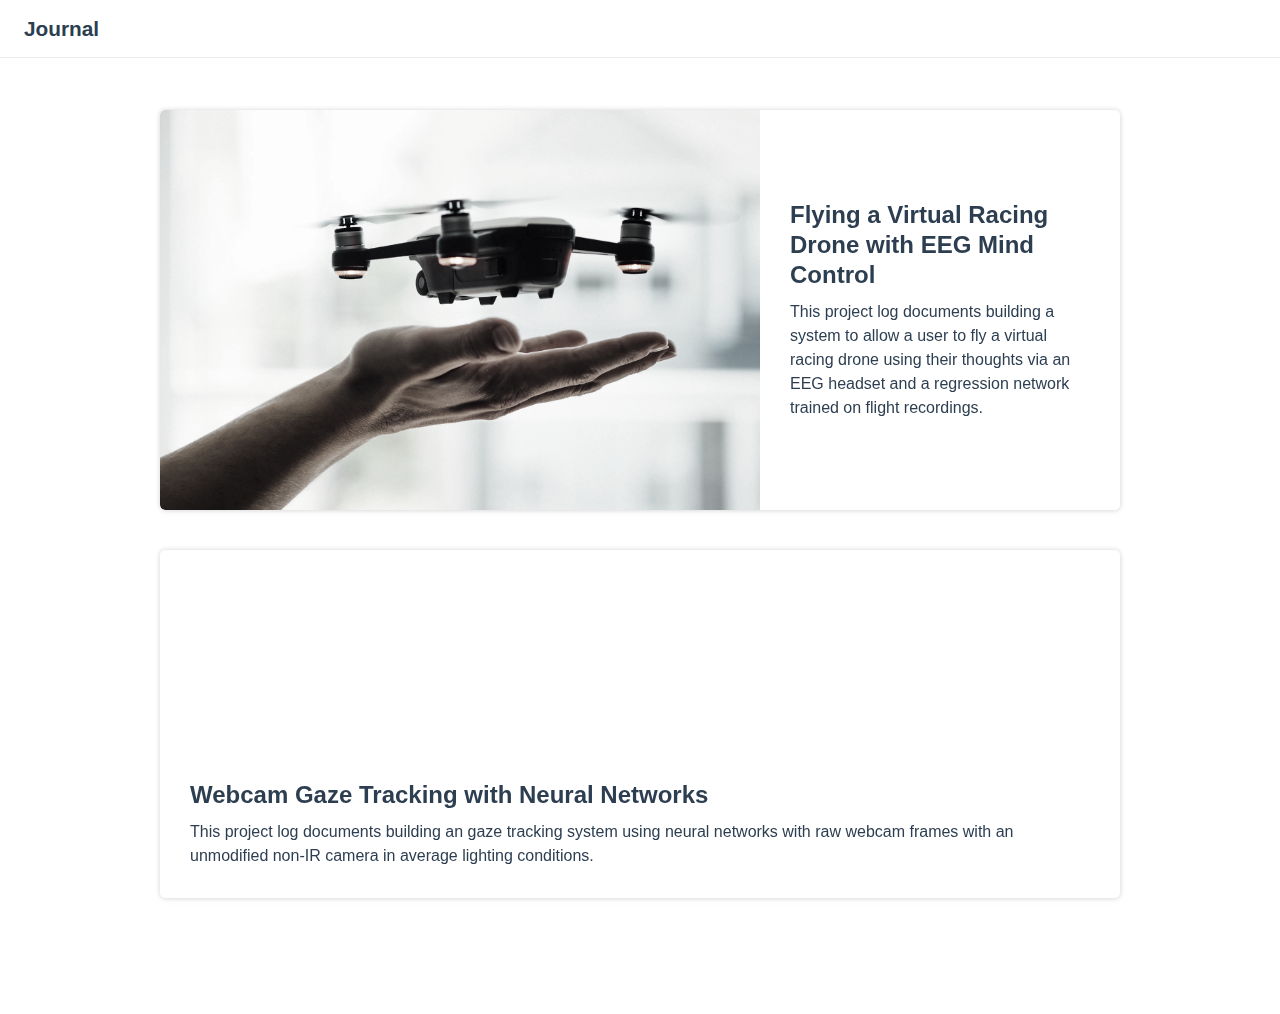
==== commit 82f859d5: "review" ====
--- a/index.html
+++ b/index.html
@@ -8,19 +8,11 @@
     <meta name="generator" content="VuePress 1.3.0">
     
     
-    <link rel="preload" href="/assets/css/0.styles.43d005a0.css" as="style"><link rel="preload" href="/assets/js/app.7df2164e.js" as="script"><link rel="preload" href="/assets/js/4.7c97b4bb.js" as="script"><link rel="preload" href="/assets/js/15.1505b1a2.js" as="script"><link rel="preload" href="/assets/js/5.82154e20.js" as="script"><link rel="prefetch" href="/assets/js/10.ec2b1111.js"><link rel="prefetch" href="/assets/js/11.3518d807.js"><link rel="prefetch" href="/assets/js/12.28a10f79.js"><link rel="prefetch" href="/assets/js/13.173b6f3b.js"><link rel="prefetch" href="/assets/js/14.56a7901c.js"><link rel="prefetch" href="/assets/js/16.65539f38.js"><link rel="prefetch" href="/assets/js/17.ce121735.js"><link rel="prefetch" href="/assets/js/18.b4674e4c.js"><link rel="prefetch" href="/assets/js/19.3a4aef55.js"><link rel="prefetch" href="/assets/js/2.f4a9785e.js"><link rel="prefetch" href="/assets/js/20.4c14726b.js"><link rel="prefetch" href="/assets/js/21.6d60a5c7.js"><link rel="prefetch" href="/assets/js/22.731876ce.js"><link rel="prefetch" href="/assets/js/23.19864200.js"><link rel="prefetch" href="/assets/js/24.f184c99d.js"><link rel="prefetch" href="/assets/js/3.082f6126.js"><link rel="prefetch" href="/assets/js/6.4a4d8d9e.js"><link rel="prefetch" href="/assets/js/7.a55a1816.js"><link rel="prefetch" href="/assets/js/8.afa0aa6b.js"><link rel="prefetch" href="/assets/js/9.f818fb95.js">
+    <link rel="preload" href="/assets/css/0.styles.43d005a0.css" as="style"><link rel="preload" href="/assets/js/app.5aad248f.js" as="script"><link rel="preload" href="/assets/js/4.74ed5cb0.js" as="script"><link rel="preload" href="/assets/js/13.f0078519.js" as="script"><link rel="preload" href="/assets/js/5.dfd7bb19.js" as="script"><link rel="prefetch" href="/assets/js/10.d575377a.js"><link rel="prefetch" href="/assets/js/11.4b29e8d7.js"><link rel="prefetch" href="/assets/js/12.233203e7.js"><link rel="prefetch" href="/assets/js/14.3d939945.js"><link rel="prefetch" href="/assets/js/2.e3b6ec62.js"><link rel="prefetch" href="/assets/js/3.7058a20d.js"><link rel="prefetch" href="/assets/js/6.484e73b3.js"><link rel="prefetch" href="/assets/js/7.db271c21.js"><link rel="prefetch" href="/assets/js/8.5f3e72cf.js"><link rel="prefetch" href="/assets/js/9.5ce55d70.js">
     <link rel="stylesheet" href="/assets/css/0.styles.43d005a0.css">
   </head>
   <body>
-    <div id="app" data-server-rendered="true"><div class="theme-container no-sidebar"><header class="navbar"><div class="sidebar-button"><svg xmlns="http://www.w3.org/2000/svg" aria-hidden="true" role="img" viewBox="0 0 448 512" class="icon"><path fill="currentColor" d="M436 124H12c-6.627 0-12-5.373-12-12V80c0-6.627 5.373-12 12-12h424c6.627 0 12 5.373 12 12v32c0 6.627-5.373 12-12 12zm0 160H12c-6.627 0-12-5.373-12-12v-32c0-6.627 5.373-12 12-12h424c6.627 0 12 5.373 12 12v32c0 6.627-5.373 12-12 12zm0 160H12c-6.627 0-12-5.373-12-12v-32c0-6.627 5.373-12 12-12h424c6.627 0 12 5.373 12 12v32c0 6.627-5.373 12-12 12z"></path></svg></div> <a href="/" class="home-link router-link-exact-active router-link-active"><!----> <span class="site-name">Journal</span></a> <div class="links"><!----> <nav class="nav-links can-hide"><div class="nav-item"><a href="/resume/" class="nav-link">
-  Resume
-</a></div><div class="nav-item"><a href="/projects/interview-bot/" class="nav-link">
-  Interview My Bot
-</a></div> <!----></nav></div></header> <div class="sidebar-mask"></div> <aside class="sidebar"><nav class="nav-links"><div class="nav-item"><a href="/resume/" class="nav-link">
-  Resume
-</a></div><div class="nav-item"><a href="/projects/interview-bot/" class="nav-link">
-  Interview My Bot
-</a></div> <!----></nav>  <!----> </aside> <main class="page"> <div class="theme-default-content content__default"><div data-v-17967d18><div data-v-17967d18></div> <section id="stream" data-v-17967d18><a href="/projects/control/" class="tile" data-v-17967d18><div class="image" style="background-image:url(/images/control-cover.png);" data-v-17967d18></div> <div class="synopsis" data-v-17967d18><h1 data-v-17967d18>Flying a Racing Drone with EEG Mind Control</h1> <p data-v-17967d18>This project log documents building a system to allow a user to fly a virtual racing drone using their thoughts via an EEG headset and a regression network trained on flight recordings.</p></div></a> <hr data-v-17967d18><a href="/projects/gazetracking/" class="tile" data-v-17967d18><div class="image" style="background-image:url(/images/gazetracking-cover.jpg);" data-v-17967d18></div> <div class="synopsis" data-v-17967d18><h1 data-v-17967d18>Webcam Gaze Tracking with Neural Networks</h1> <p data-v-17967d18>This project log documents building an gaze tracking system using neural networks with raw webcam frames with an unmodified non-IR camera in average lighting conditions.</p></div></a> <hr data-v-17967d18><a href="/projects/interview-bot/" class="tile" data-v-17967d18><div class="image" style="background-image:url(/images/interview-bot-cover.png);" data-v-17967d18></div> <div class="synopsis" data-v-17967d18><h1 data-v-17967d18>Interview Bot</h1> <p data-v-17967d18>Automating the interviewee process by using Azure Cognitive Sevices to build a chat bot to answer basic interview questions in a Q&amp;A format using Azure QnA Maker and Azure Web App Chat Bot.</p></div></a> <hr data-v-17967d18><a href="/projects/whatbreed/" class="tile" data-v-17967d18><div class="image" style="background-image:url(/images/whatbreed-cover.jpg);" data-v-17967d18></div> <div class="synopsis" data-v-17967d18><h1 data-v-17967d18>WhatBreed</h1> <p data-v-17967d18>WhatBreed is a simple tool for detecting the breed of your pet using pictures which can be found at https://whatbreed.ai.</p></div></a> <hr data-v-17967d18><a href="/projects/spiking/" class="tile" data-v-17967d18><div class="image" style="background-image:url(/images/spiking-cover.jpg);" data-v-17967d18></div> <div class="synopsis" data-v-17967d18><h1 data-v-17967d18>Spiking Neural Networks in Elixir</h1> <p data-v-17967d18>Project log for building a spiking neural network with Elixir, BEAM, PubSub and LiveView</p></div></a> <hr data-v-17967d18><a href="/projects/workflow/" class="tile" data-v-17967d18><div class="image" style="background-image:url(/images/workflow-cover.jpg);" data-v-17967d18></div> <div class="synopsis" data-v-17967d18><h1 data-v-17967d18>AI Development Pipeline using Docker, GPU, Jupyter and VS Code</h1> <p data-v-17967d18>Building a clean development GPU enabled pipeline with Docker, Jupyter and VS Code.</p></div></a> <hr data-v-17967d18><a href="/projects/fastai/" class="tile" data-v-17967d18><div class="image" style="background-image:url(/images/fastai-cover.jpg);" data-v-17967d18></div> <div class="synopsis" data-v-17967d18><h1 data-v-17967d18>Why fast.ai for AI Adoption</h1> <p data-v-17967d18>This article discusses why you should choose fast.ai when introducing machine learning to your team or company for the first time.</p></div></a> <hr data-v-17967d18><a href="/projects/resources/" class="tile" data-v-17967d18><div class="image" style="background-image:url(/images/resources-cover.jpg);" data-v-17967d18></div> <div class="synopsis" data-v-17967d18><h1 data-v-17967d18>AI Self Study Resources</h1> <p data-v-17967d18>A collection of AI and ML resources including a list of podcasts, books and online courses covering topics ranging from theory and philosphy to code and implementation.</p></div></a> <hr data-v-17967d18><a href="/projects/lessons/" class="tile" data-v-17967d18><div class="image" style="background-image:url(/images/lessons-cover.jpg);" data-v-17967d18></div> <div class="synopsis" data-v-17967d18><h1 data-v-17967d18>Lessons Learned in ML Engineering</h1> <p data-v-17967d18>A collection of lessons learned in building machine learning enabled end user applications.</p></div></a> <hr data-v-17967d18><a href="/projects/callisto/" class="tile" data-v-17967d18><div class="image" style="background-image:url(/images/callisto-cover.jpg);" data-v-17967d18></div> <div class="synopsis" data-v-17967d18><h1 data-v-17967d18>Callisto - A Blogging Platform Around Jupyter</h1> <p data-v-17967d18>Project log for building a blogging platform using Jupyter notebooks as source, allowing for blogs content to live next to research content and easy imports and visualization of computed results.</p></div></a> <hr data-v-17967d18><a href="/projects/tulin/" class="tile" data-v-17967d18><div class="image" style="background-image:url(/images/tulin-cover.jpg);" data-v-17967d18></div> <div class="synopsis" data-v-17967d18><h1 data-v-17967d18>Tulin</h1> <p data-v-17967d18>A collection of tools and libraries to help expedite the machine learning workflow.</p></div></a> <hr data-v-17967d18></section></div></div> <footer class="page-edit"><!----> <!----></footer> <!----> </main></div><div class="global-ui"><!----></div></div>
-    <script src="/assets/js/app.7df2164e.js" defer></script><script src="/assets/js/4.7c97b4bb.js" defer></script><script src="/assets/js/15.1505b1a2.js" defer></script><script src="/assets/js/5.82154e20.js" defer></script>
+    <div id="app" data-server-rendered="true"><div class="theme-container no-sidebar"><header class="navbar"><div class="sidebar-button"><svg xmlns="http://www.w3.org/2000/svg" aria-hidden="true" role="img" viewBox="0 0 448 512" class="icon"><path fill="currentColor" d="M436 124H12c-6.627 0-12-5.373-12-12V80c0-6.627 5.373-12 12-12h424c6.627 0 12 5.373 12 12v32c0 6.627-5.373 12-12 12zm0 160H12c-6.627 0-12-5.373-12-12v-32c0-6.627 5.373-12 12-12h424c6.627 0 12 5.373 12 12v32c0 6.627-5.373 12-12 12zm0 160H12c-6.627 0-12-5.373-12-12v-32c0-6.627 5.373-12 12-12h424c6.627 0 12 5.373 12 12v32c0 6.627-5.373 12-12 12z"></path></svg></div> <a href="/" class="home-link router-link-exact-active router-link-active"><!----> <span class="site-name">Journal</span></a> <div class="links"><!----> <!----></div></header> <div class="sidebar-mask"></div> <aside class="sidebar"><!---->  <!----> </aside> <main class="page"> <div class="theme-default-content content__default"><div data-v-17967d18><div data-v-17967d18></div> <section id="stream" data-v-17967d18><a href="/projects/control/" class="tile" data-v-17967d18><div class="image" style="background-image:url(/images/control-cover.png);" data-v-17967d18></div> <div class="synopsis" data-v-17967d18><h1 data-v-17967d18>Flying a Virtual Racing Drone with EEG Mind Control</h1> <p data-v-17967d18>This project log documents building a system to allow a user to fly a virtual racing drone using their thoughts via an EEG headset and a regression network trained on flight recordings.</p></div></a> <hr data-v-17967d18><a href="/projects/gazetracking/" class="tile" data-v-17967d18><div class="image" style="background-image:url(/images/gazetracking-cover.jpg);" data-v-17967d18></div> <div class="synopsis" data-v-17967d18><h1 data-v-17967d18>Webcam Gaze Tracking with Neural Networks</h1> <p data-v-17967d18>This project log documents building an gaze tracking system using neural networks with raw webcam frames with an unmodified non-IR camera in average lighting conditions.</p></div></a> <hr data-v-17967d18></section></div></div> <footer class="page-edit"><!----> <!----></footer> <!----> </main></div><div class="global-ui"><!----></div></div>
+    <script src="/assets/js/app.5aad248f.js" defer></script><script src="/assets/js/4.74ed5cb0.js" defer></script><script src="/assets/js/13.f0078519.js" defer></script><script src="/assets/js/5.dfd7bb19.js" defer></script>
   </body>
 </html>
